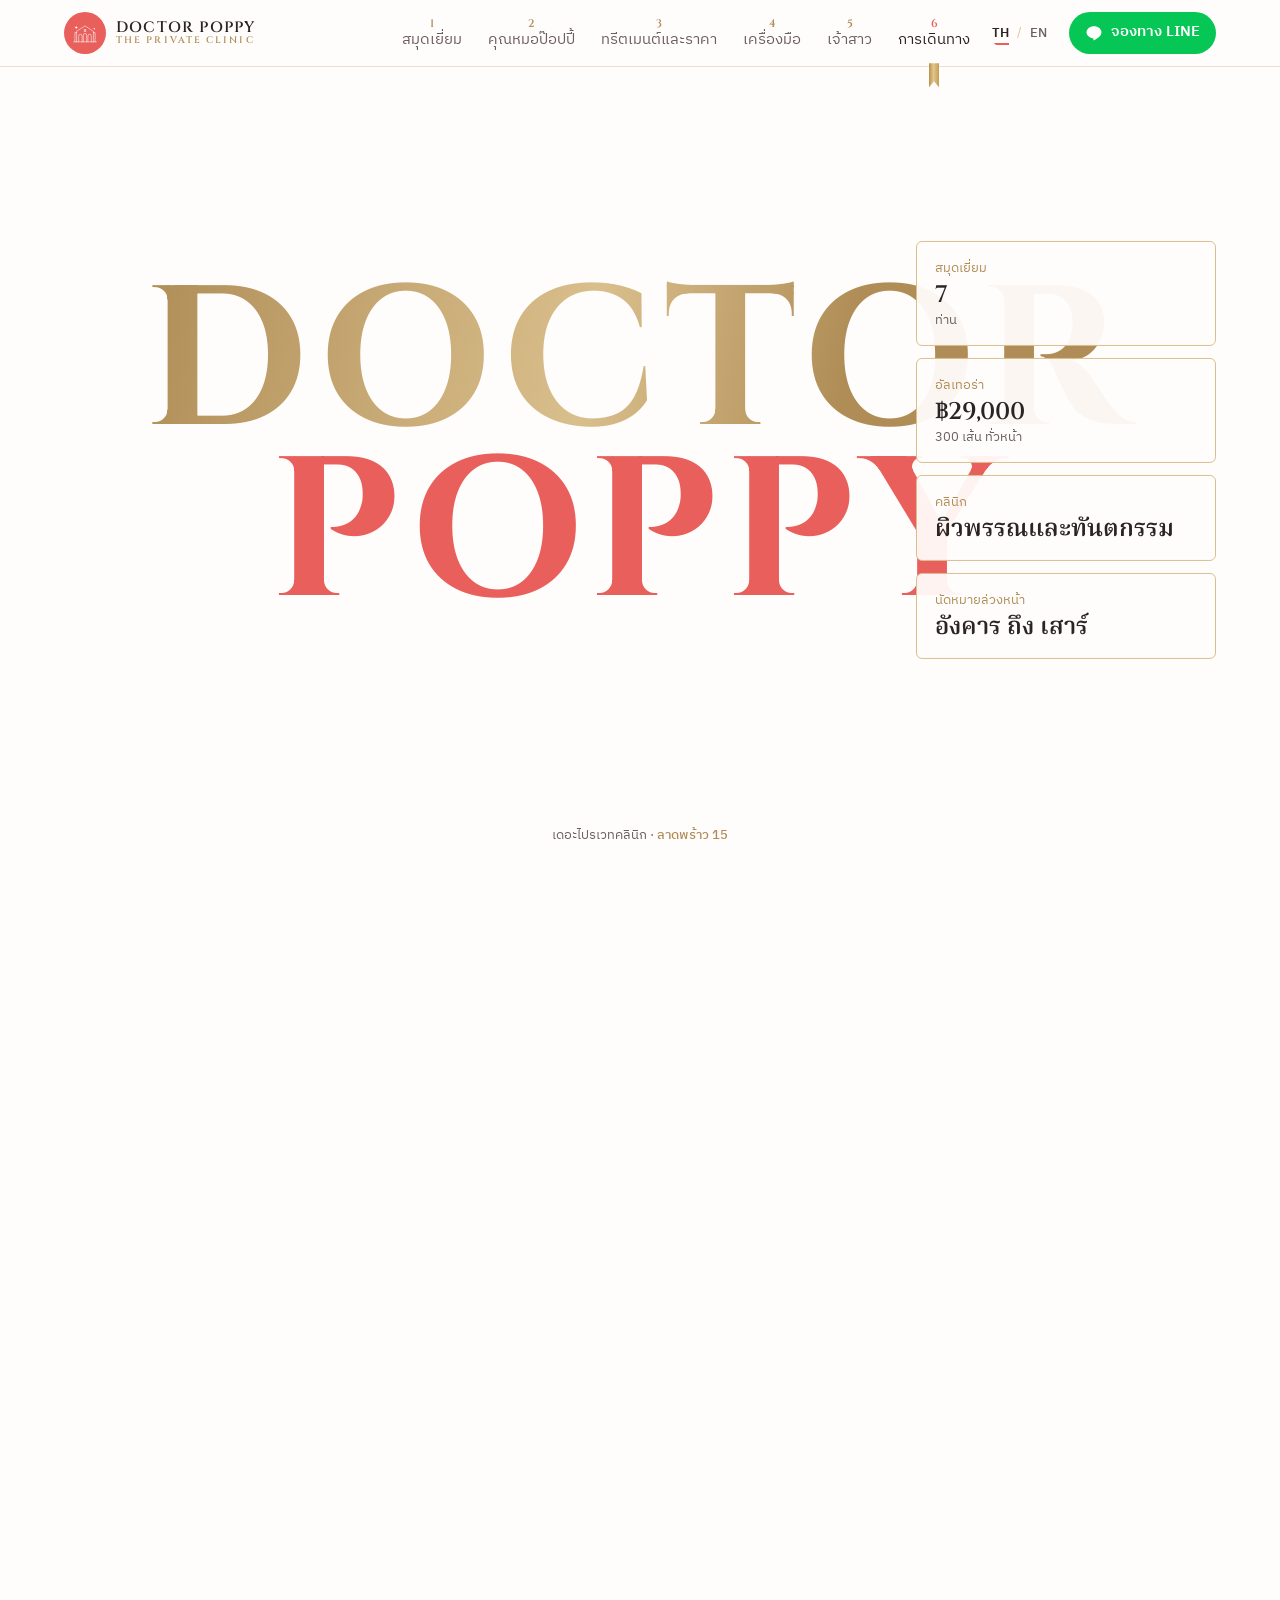
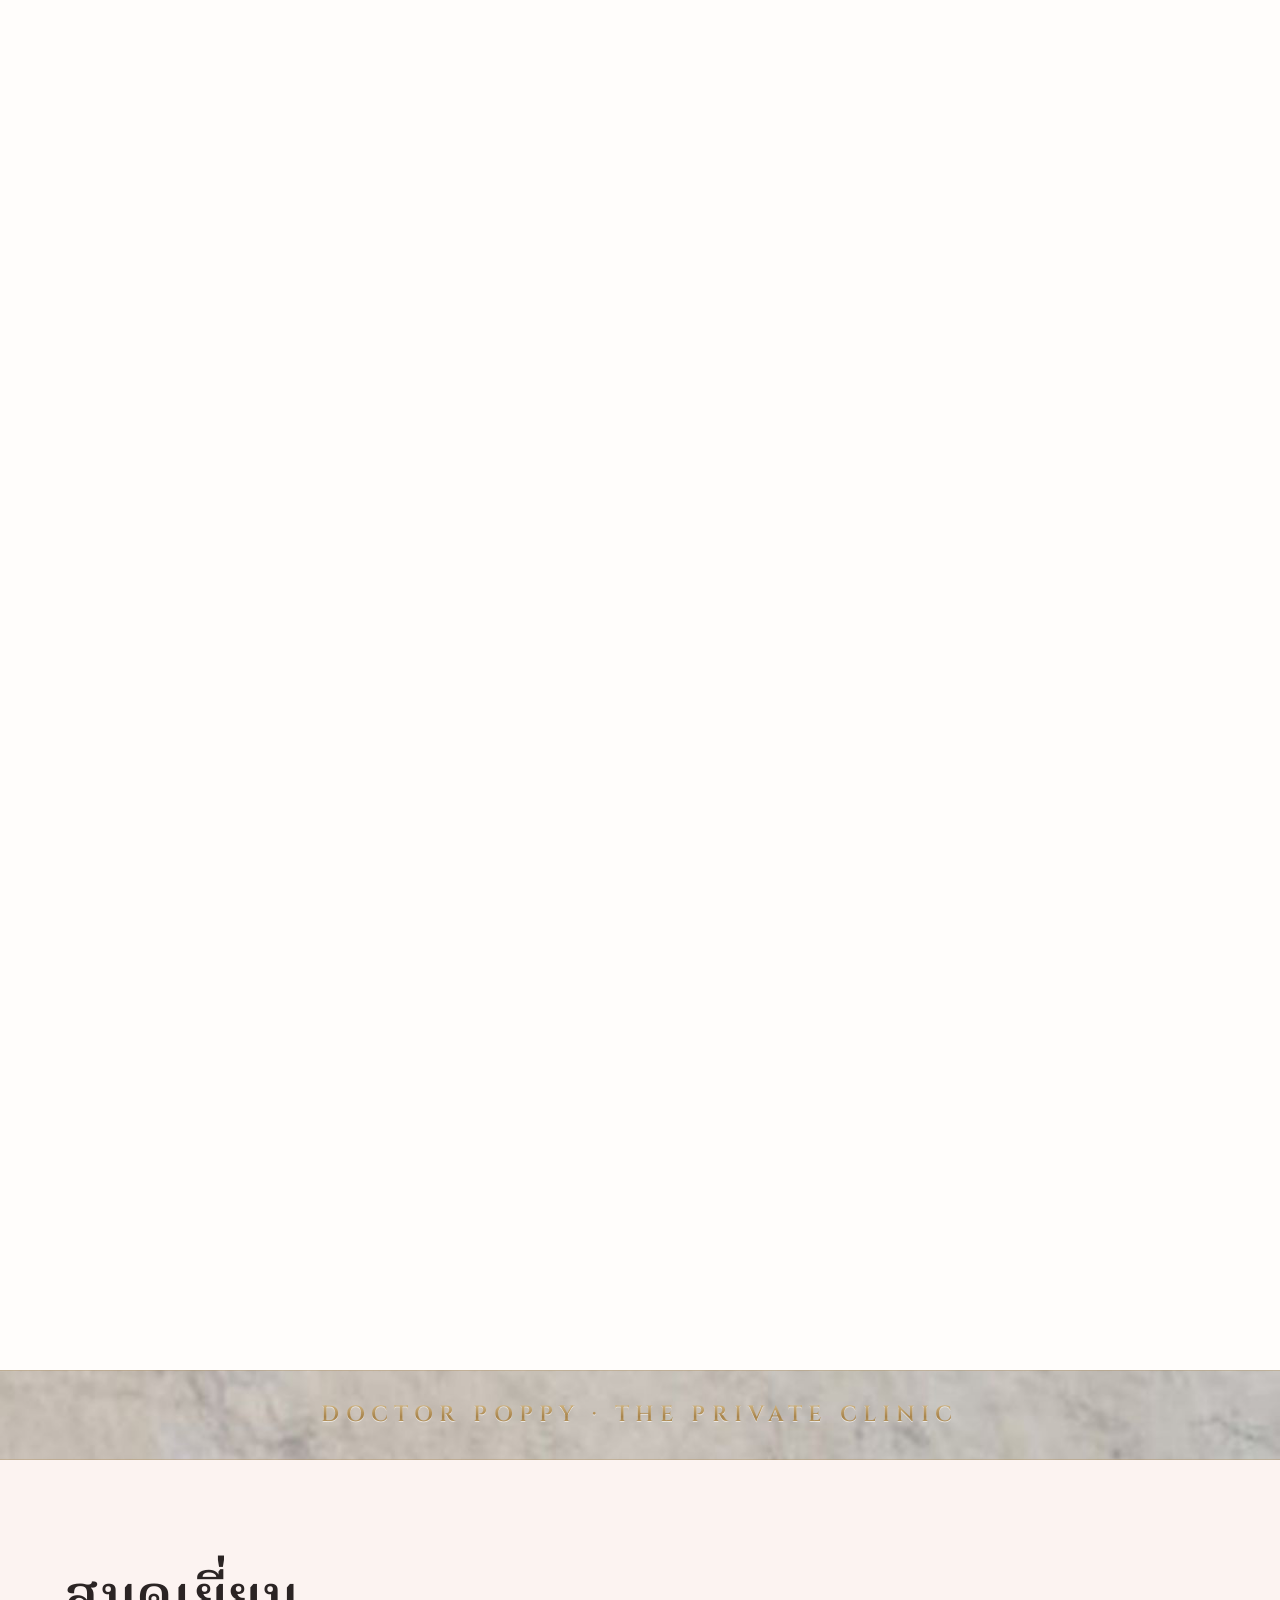
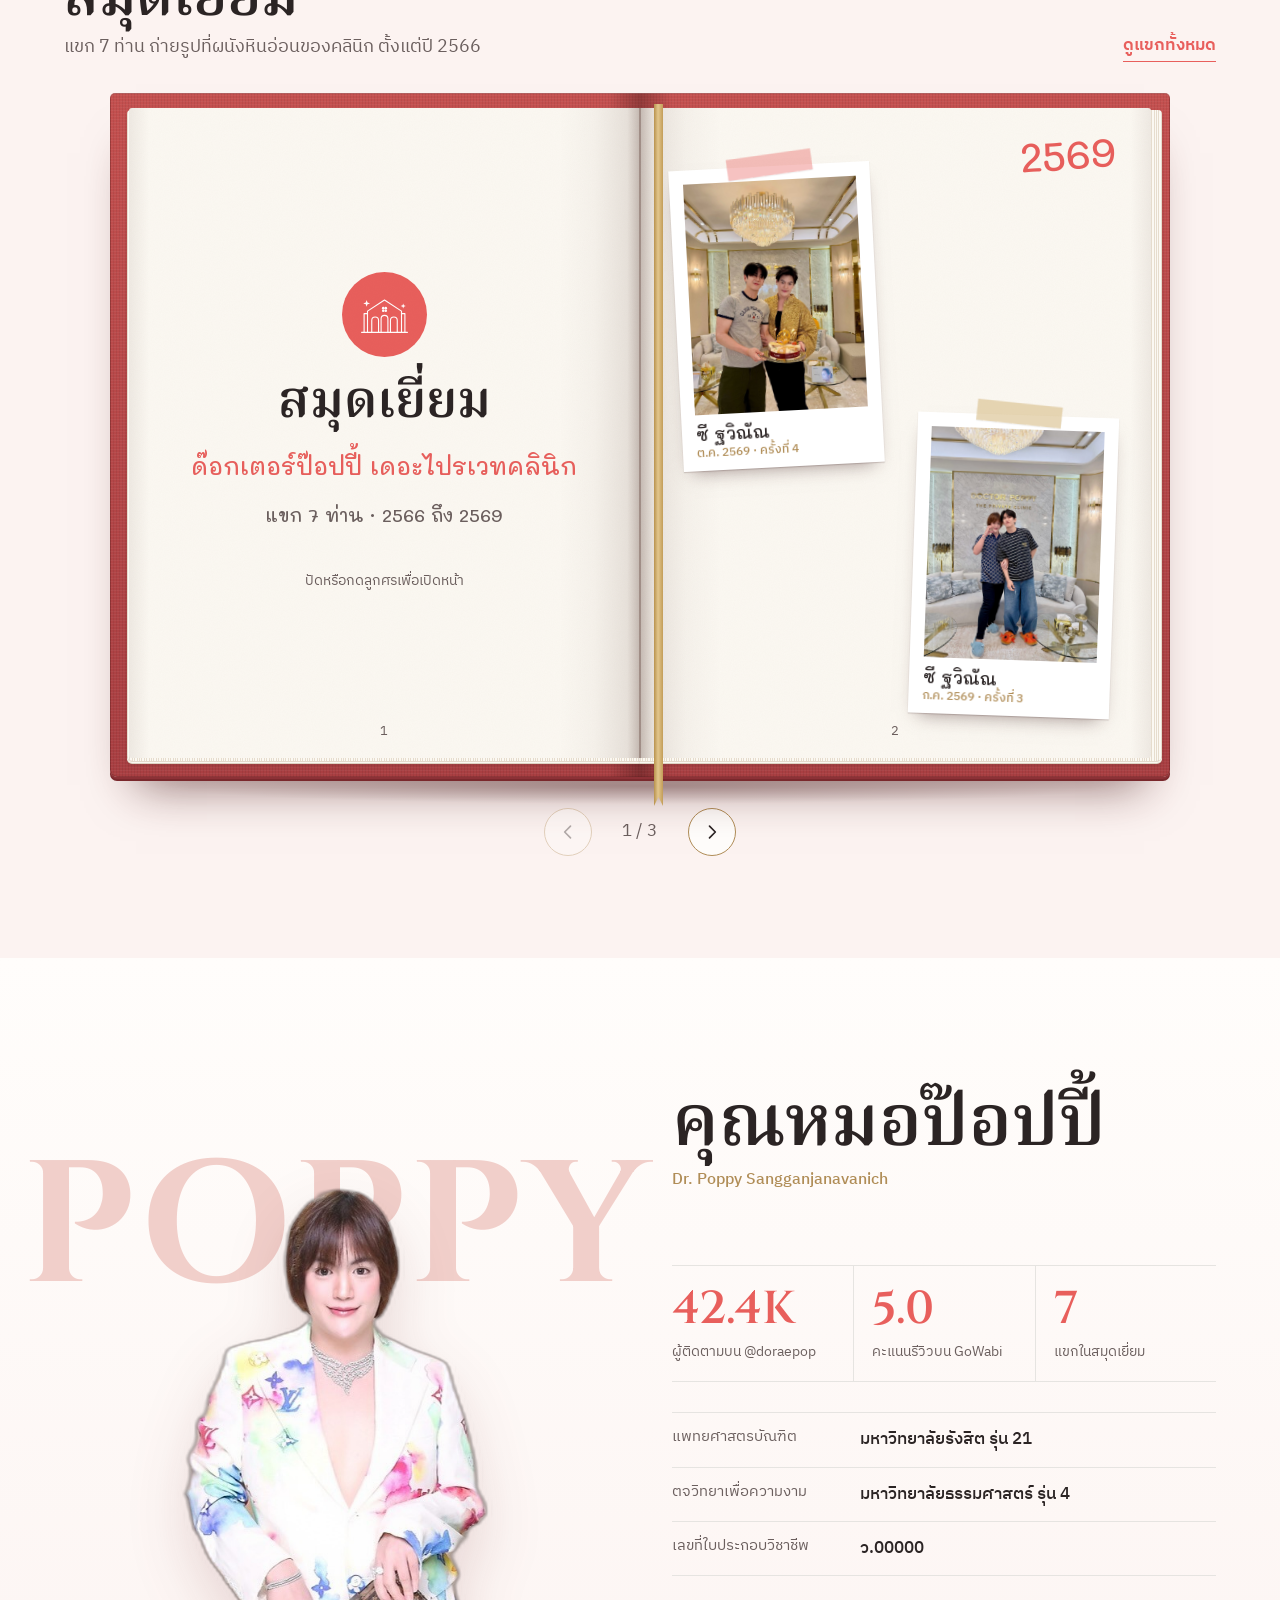
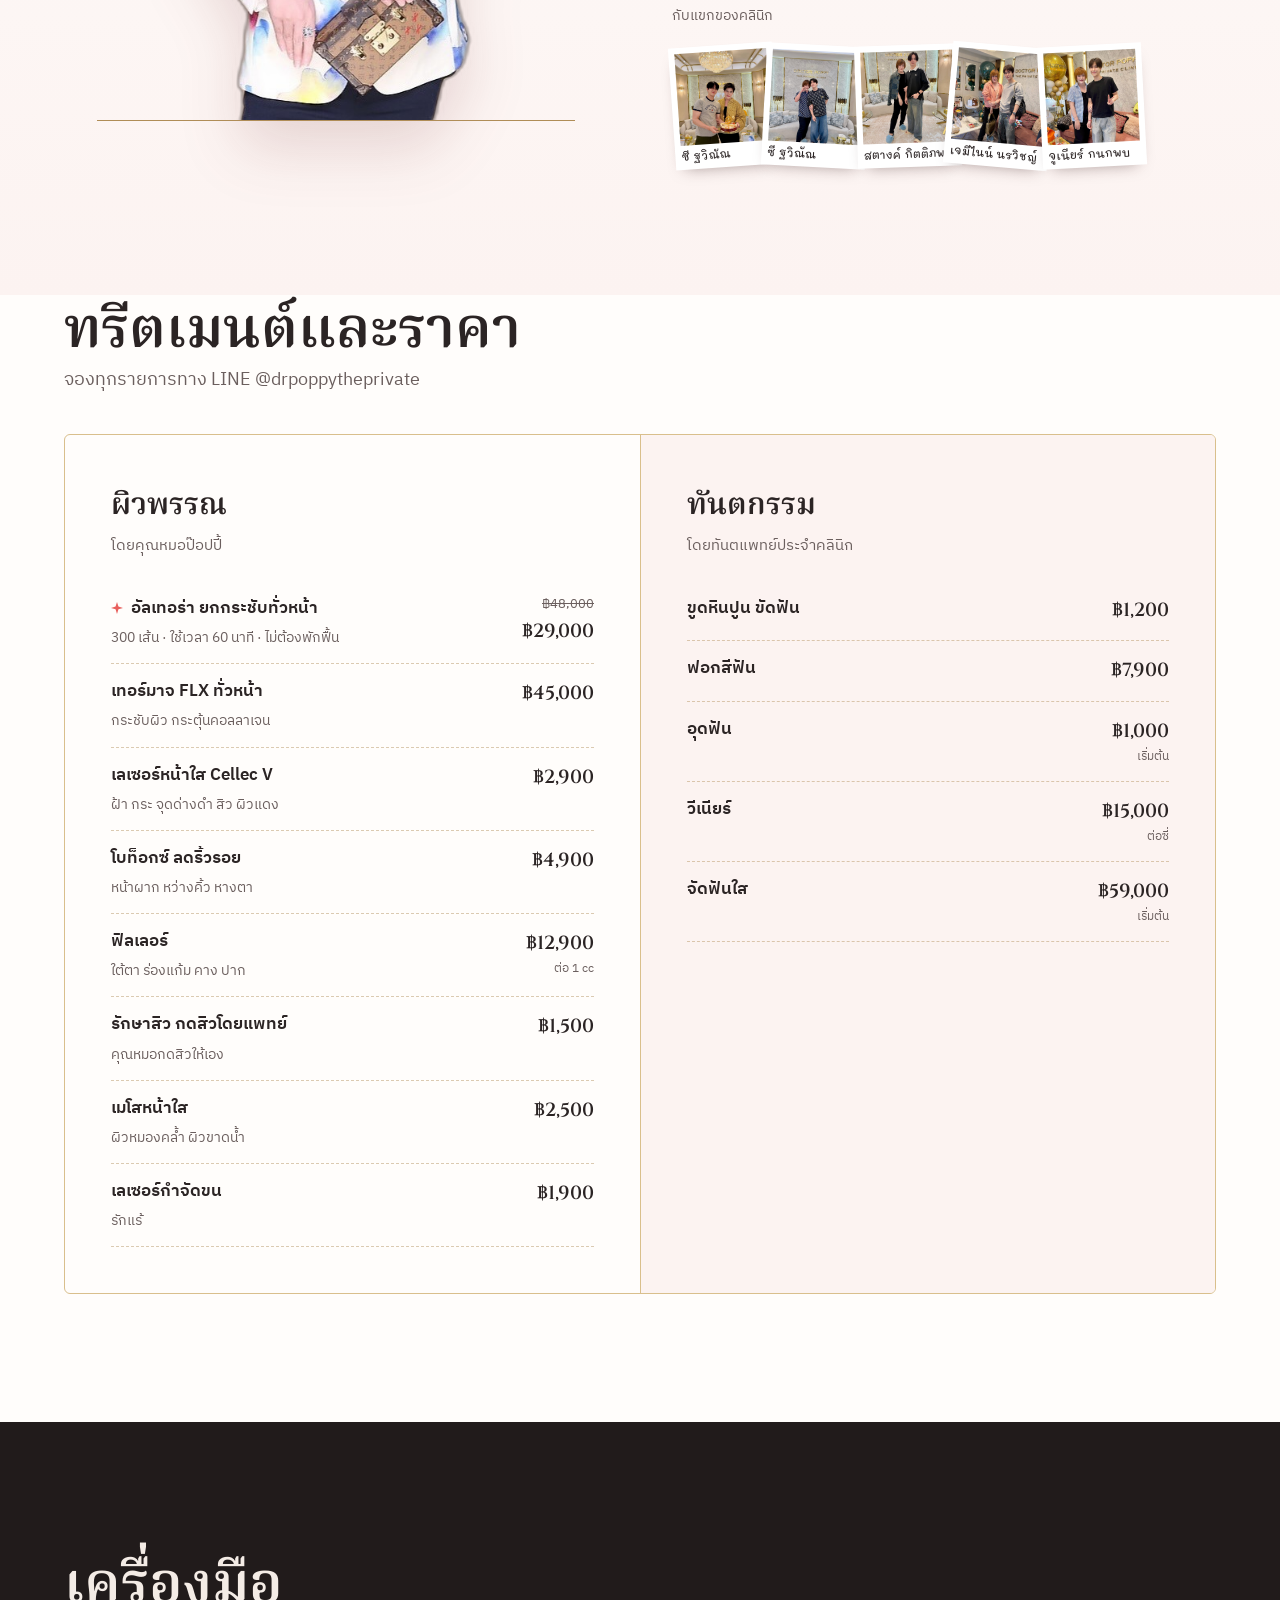
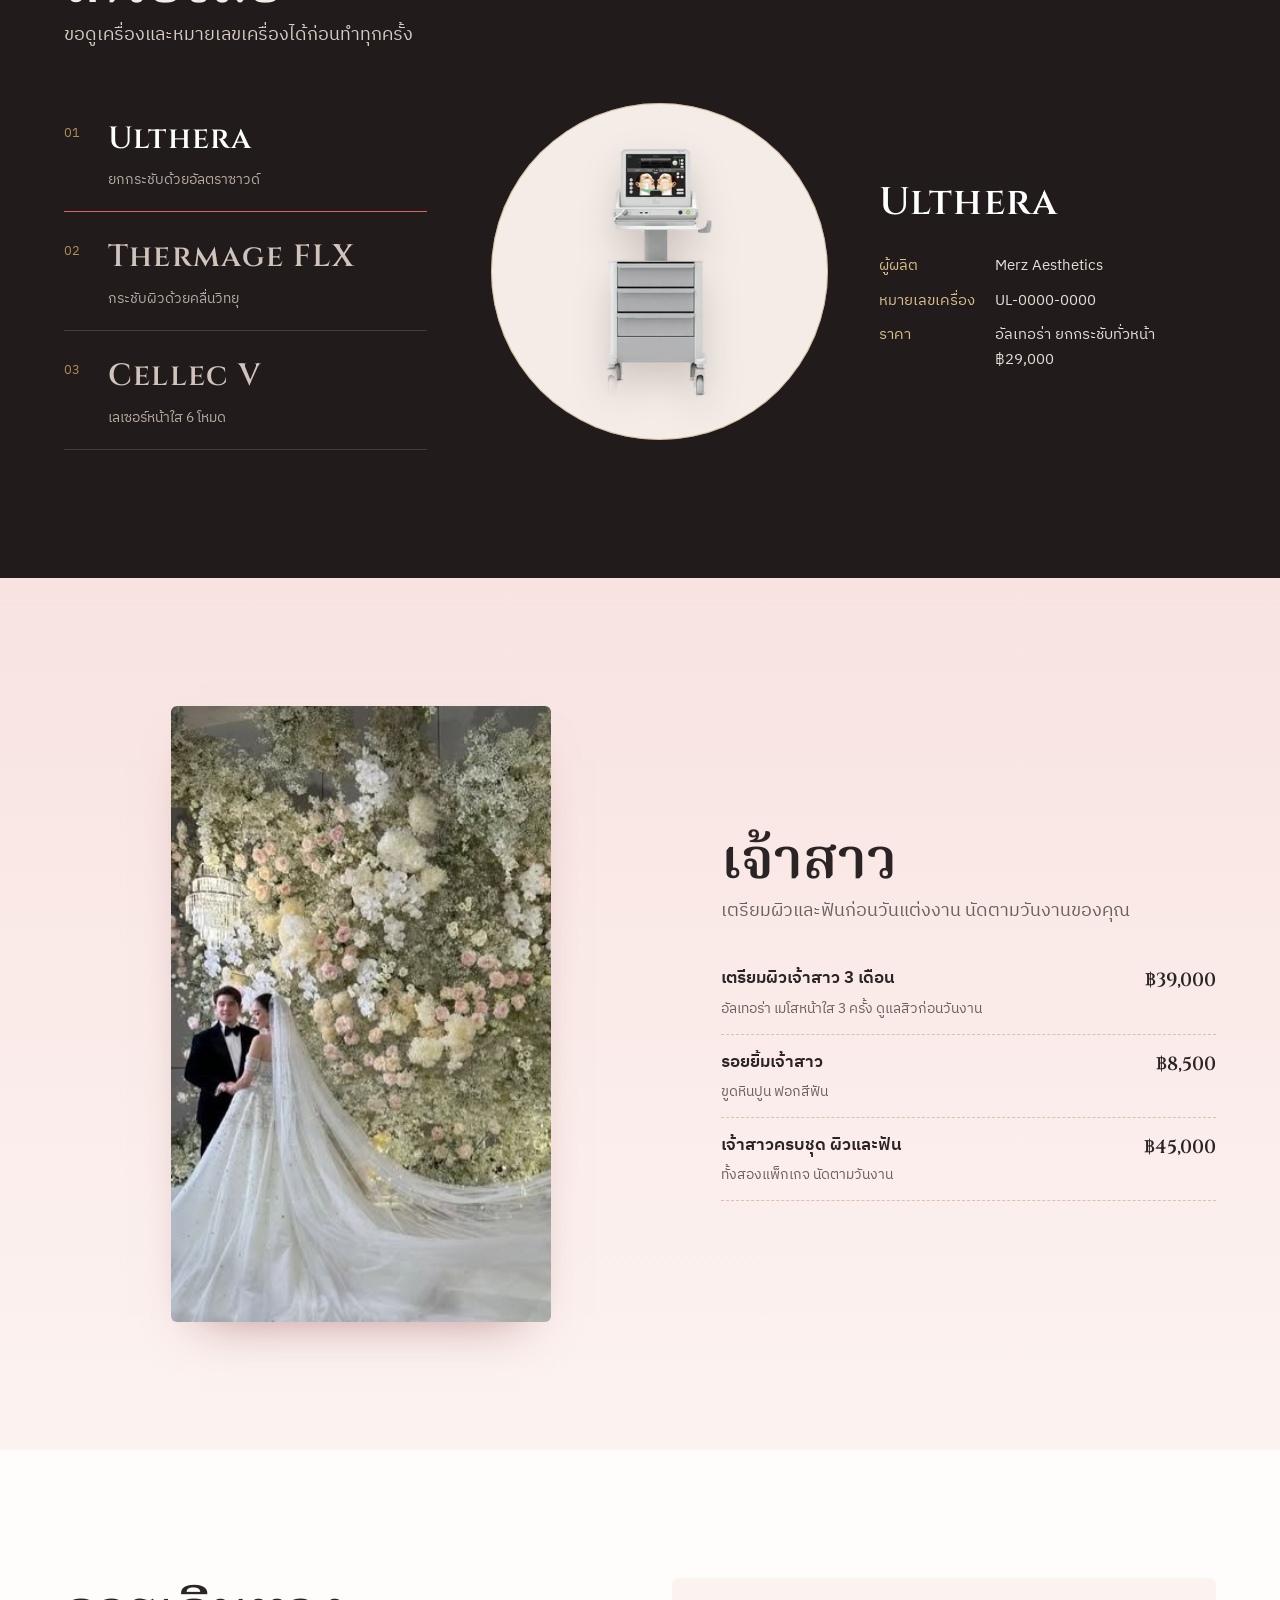
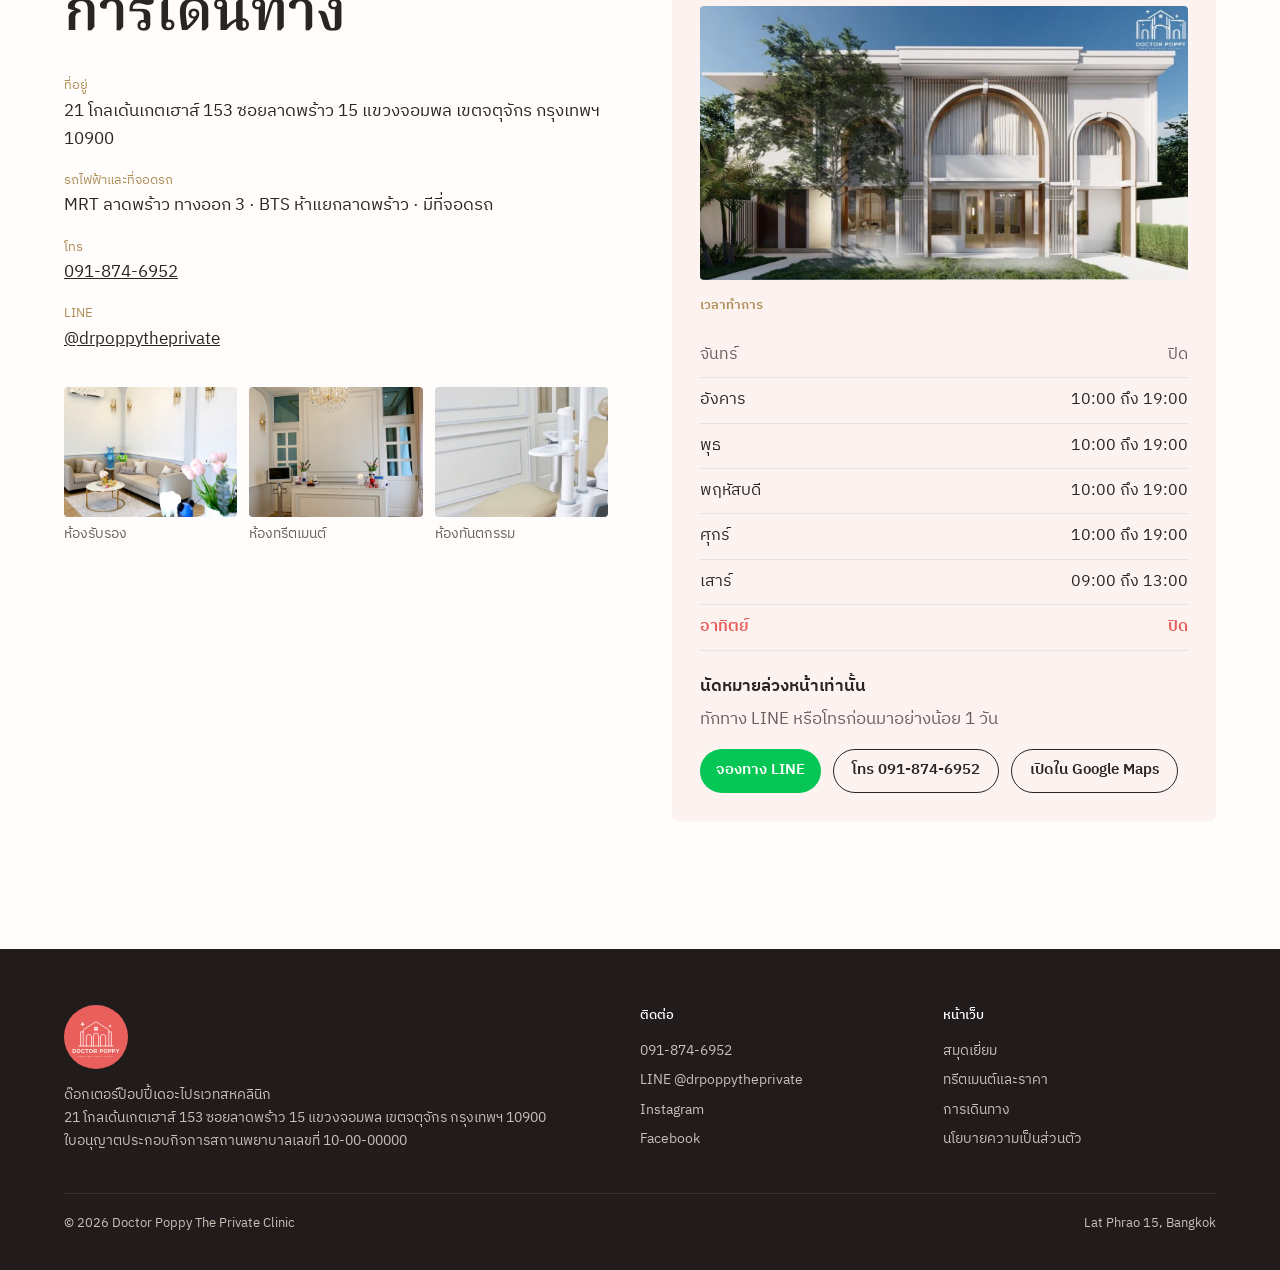
==== index.html @ b858db4e "Menu: phone menu opens as the guest book's contents page; desktop nav gets chapter numbers, ribbon m" ====
<!DOCTYPE html>
<html lang="th">
<head>
<meta charset="utf-8">
<meta name="viewport" content="width=device-width,initial-scale=1">
<meta name="robots" content="noindex, nofollow">
<title>Doctor Poppy The Private Clinic · คลินิกผิวพรรณและทันตกรรม ลาดพร้าว 15</title>
<meta name="description" content="ด๊อกเตอร์ป๊อปปี้เดอะไปรเวทสหคลินิก คลินิกผิวพรรณและทันตกรรม ซอยลาดพร้าว 15 ใกล้ MRT ลาดพร้าว ทางออก 3 อัลเทอร่าของแท้ นัดหมายล่วงหน้าทาง LINE @drpoppytheprivate">
<meta property="og:title" content="Doctor Poppy The Private Clinic">
<meta property="og:description" content="คลินิกผิวพรรณและทันตกรรม ลาดพร้าว 15 นัดหมายล่วงหน้าทาง LINE">
<meta property="og:image" content="assets/og.jpg">
<meta name="theme-color" content="#E85F5C">
<link rel="icon" href="assets/logo-mark.svg?v=20261125n" type="image/svg+xml">
<link rel="preload" href="fonts/cinzel-latin-700-normal.woff2" as="font" type="font/woff2" crossorigin>
<script>document.documentElement.classList.add("js")</script>
<link rel="stylesheet" href="css/site.css?v=20261125n">
<script type="application/ld+json">
{"@context":"https://schema.org","@type":"MedicalClinic","name":"Doctor Poppy The Private Clinic","alternateName":"ด๊อกเตอร์ป๊อปปี้เดอะไปรเวทสหคลินิก","telephone":"+66918746952","address":{"@type":"PostalAddress","streetAddress":"21 Golden Gate House, 153 Lat Phrao 15 Alley","addressLocality":"Chatuchak","addressRegion":"Bangkok","postalCode":"10900","addressCountry":"TH"},"medicalSpecialty":["Dermatology","Dentistry"],"sameAs":["https://www.instagram.com/doctorpoppytheprivate/","https://www.facebook.com/doctorpoppytheprivate/"],"openingHoursSpecification":[{"@type":"OpeningHoursSpecification","dayOfWeek":["Tuesday","Wednesday","Thursday","Friday"],"opens":"10:00","closes":"19:00"},{"@type":"OpeningHoursSpecification","dayOfWeek":"Saturday","opens":"09:00","closes":"13:00"}]}
</script>
</head>
<body>

<header class="top" id="top">
  <a class="brand" href="./"><img src="assets/logo-mark.svg?v=20261125n" alt="" width="42" height="42"><span>DOCTOR POPPY<small>THE PRIVATE CLINIC</small></span></a>
  <nav id="nav" aria-label="Main">
    <a href="#guests" data-pv="assets/guests/sea-tawinan-2026-07.jpg" data-i18n="nav.guests">สมุดเยี่ยม</a>
    <a href="#doctor" data-pv="assets/doctor/poppy.jpg" data-i18n="nav.doctor">คุณหมอป๊อปปี้</a>
    <a href="#treatments" data-pv="assets/clinic/treatment-room.jpg" data-i18n="nav.treatments">ทรีตเมนต์และราคา</a>
    <a href="#machines" data-pv="assets/machines/thermage-flx.png" data-i18n="nav.machines">เครื่องมือ</a>
    <a href="#brides" data-pv="assets/brides/bride-2026.jpg" data-i18n="nav.brides">เจ้าสาว</a>
    <a href="#visit" data-pv="assets/clinic/building.jpg" data-i18n="nav.visit">การเดินทาง</a>
  </nav>
  <div class="nav-pv" id="navPv" aria-hidden="true"><img alt=""><span></span></div>
  <div class="lang" role="group" aria-label="Language"><button data-lang="th" aria-pressed="true">TH</button><span aria-hidden="true">/</span><button data-lang="en" aria-pressed="false">EN</button></div>
  <a class="btn-line" href="https://lin.ee/mCqmXqk" target="_blank" rel="noopener"><svg viewBox="0 0 24 24" fill="currentColor" aria-hidden="true"><path d="M12 3C6.5 3 2 6.6 2 11c0 3.9 3.6 7.2 8.4 7.9.3.1.8.2.9.5.1.3.1.7 0 1l-.1.9c0 .3-.2 1 .9.5s6-3.5 8.2-6C21.4 14.2 22 12.7 22 11c0-4.4-4.5-8-10-8Z"/></svg><span data-i18n="line">จองทาง LINE</span></a>
  <button class="menu-btn" aria-expanded="false" aria-controls="sheet"><span class="bars" aria-hidden="true"></span><span class="sr" data-i18n="menu">เมนู</span></button>
</header>

<div class="sheet" id="sheet" hidden>
  <div class="toc">
    <p class="toc-h hand" data-i18n="toc">สารบัญ</p>
    <nav class="sheet-nav" aria-label="Menu">
      <a href="#guests" style="--r:-5deg;--d:0ms"><b>1</b><span data-i18n="nav.guests">สมุดเยี่ยม</span><i class="dots" aria-hidden="true"></i><figure aria-hidden="true"><img src="assets/guests/sea-tawinan-2026-07.jpg" alt=""></figure></a>
      <a href="#doctor" style="--r:4deg;--d:70ms"><b>2</b><span data-i18n="nav.doctor">คุณหมอป๊อปปี้</span><i class="dots" aria-hidden="true"></i><figure aria-hidden="true"><img src="assets/doctor/poppy.jpg" alt=""></figure></a>
      <a href="#treatments" style="--r:-3deg;--d:140ms"><b>3</b><span data-i18n="nav.treatments">ทรีตเมนต์และราคา</span><i class="dots" aria-hidden="true"></i><figure aria-hidden="true"><img src="assets/clinic/treatment-room.jpg" alt=""></figure></a>
      <a href="#machines" style="--r:5deg;--d:210ms"><b>4</b><span data-i18n="nav.machines">เครื่องมือ</span><i class="dots" aria-hidden="true"></i><figure aria-hidden="true"><img src="assets/machines/thermage-flx.png" class="on-cream" alt=""></figure></a>
      <a href="#brides" style="--r:-4deg;--d:280ms"><b>5</b><span data-i18n="nav.brides">เจ้าสาว</span><i class="dots" aria-hidden="true"></i><figure aria-hidden="true"><img src="assets/brides/bride-2026.jpg" alt=""></figure></a>
      <a href="#visit" style="--r:3deg;--d:350ms"><b>6</b><span data-i18n="nav.visit">การเดินทาง</span><i class="dots" aria-hidden="true"></i><figure aria-hidden="true"><img src="assets/clinic/building.jpg" alt=""></figure></a>
    </nav>
    <div class="sheet-foot">
      <p class="hand" data-i18n="sheet.hours">อังคาร ถึง ศุกร์ 10:00 ถึง 19:00 · เสาร์ 09:00 ถึง 13:00</p>
      <div class="btns"><a class="btn-line" href="https://lin.ee/mCqmXqk" target="_blank" rel="noopener"><span data-i18n="line">จองทาง LINE</span></a><a class="btn-ghost" href="tel:+66918746952">091-874-6952</a></div>
    </div>
  </div>
  <div class="cover" aria-hidden="true"><div class="cv-front"><span>DOCTOR POPPY<small>THE PRIVATE CLINIC</small></span></div><div class="cv-inside"></div></div>
</div>

<main>
  <section class="hero" aria-label="Doctor Poppy">
    <div class="hero-stick">
      <h1 class="sr">Doctor Poppy The Private Clinic</h1>
      <div class="word w1" aria-hidden="true"><span class="gild">DOCTOR</span></div>
      <div class="gap" id="gap"><div class="slides" id="slides"></div><div class="caption" id="gapCaption"></div></div>
      <div class="word w2" aria-hidden="true">POPPY</div>
      <div class="panels">
        <div class="panel"><div class="k" data-i18n="p.guests.k">สมุดเยี่ยม</div><div class="v"><span id="guestCount">0</span> <small data-i18n="p.guests.unit">ท่าน</small></div></div>
        <div class="panel"><div class="k" data-i18n="p.ulthera.k">อัลเทอร่า</div><div class="v">฿29,000<small data-i18n="p.ulthera.s">300 เส้น ทั่วหน้า</small></div></div>
        <div class="panel"><div class="k" data-i18n="p.clinic.k">คลินิก</div><div class="v" data-i18n="p.clinic.v">ผิวพรรณและทันตกรรม</div></div>
        <div class="panel"><div class="k" data-i18n="p.appt.k">นัดหมายล่วงหน้า</div><div class="v" data-i18n="p.appt.v">อังคาร ถึง เสาร์</div></div>
      </div>
      <p class="hero-sub" data-i18n-html="hero.sub">เดอะไปรเวทคลินิก · <b>ลาดพร้าว 15</b></p>
    </div>
  </section>

  <div class="wall" aria-hidden="true"><p>DOCTOR POPPY · THE PRIVATE CLINIC</p></div>

  <section class="guests" id="guests">
    <div class="gb-head reveal">
      <div><h2 data-i18n="guests.h">สมุดเยี่ยม</h2><p class="lead" id="guestSummary"></p></div>
      <a class="more" href="guestbook.html" data-i18n="guests.more">ดูแขกทั้งหมด</a>
    </div>
    <div class="book-wrap reveal">
      <div class="book" id="gbook" tabindex="0" aria-roledescription="book">
          <i class="stack l" aria-hidden="true"></i><i class="stack r" aria-hidden="true"></i><i class="gutter" aria-hidden="true"></i><i class="ribbon" aria-hidden="true"></i>
        <div class="page left" id="pgL"></div>
        <div class="page right" id="pgR"></div>
      </div>
      <div class="book-nav">
        <button type="button" id="bkPrev" data-i18n-aria="prev" aria-label="ก่อนหน้า"><svg viewBox="0 0 24 24" aria-hidden="true"><path d="M15 5l-7 7 7 7"/></svg></button>
        <span id="bkCount"></span>
        <button type="button" id="bkNext" data-i18n-aria="next" aria-label="ถัดไป"><svg viewBox="0 0 24 24" aria-hidden="true"><path d="M9 5l7 7-7 7"/></svg></button>
      </div>
    </div>
  </section>

  <section id="doctor" class="doc2">
    <div class="doc2-grid">
      <div class="doc2-stage reveal">
        <p class="doc2-giant" aria-hidden="true">POPPY</p>
        <img class="doc2-cut" src="assets/doctor/poppy-cutout.png" alt="Dr. Poppy Sangganjanavanich" width="394" height="666" loading="lazy">
      </div>
      <div class="doc2-text">
        <p class="doc-name reveal"><span data-i18n="doctor.h">คุณหมอป๊อปปี้</span><small>Dr. Poppy Sangganjanavanich</small></p>
        <p class="lead reveal" data-i18n="doctor.lead"></p>
        <ul class="stats reveal">
          <li><b data-count="42.4" data-dec="1" data-suffix="K">0</b><span data-i18n="doctor.s1">ผู้ติดตามบน @doraepop</span></li>
          <li><b data-count="5.0" data-dec="1">0</b><span data-i18n="doctor.s2">คะแนนรีวิวบน GoWabi</span></li>
          <li><b id="docGuests" data-count="0">0</b><span data-i18n="doctor.s3">แขกในสมุดเยี่ยม</span></li>
        </ul>
        <dl class="facts reveal">
          <div><dt data-i18n="doctor.md">แพทยศาสตรบัณฑิต</dt><dd data-i18n="doctor.md.v"></dd></div>
          <div><dt data-i18n="doctor.derm">ตจวิทยาเพื่อความงาม</dt><dd data-i18n="doctor.derm.v"></dd></div>
          <div><dt data-i18n="doctor.licence">เลขที่ใบประกอบวิชาชีพ</dt><dd data-i18n="doctor.licence.v">ว.00000</dd></div>
        </dl>
        <div class="with reveal"><p data-i18n="doctor.with">กับแขกของคลินิก</p><div class="with-fan" id="withRow"></div></div>
      </div>
    </div>
  </section>

  <section id="treatments" style="padding-top:0">
    <div class="marquee-head reveal"><div><h2 data-i18n="tr.h">ทรีตเมนต์และราคา</h2><p class="lead" data-i18n="tr.lead">จองได้ทุกรายการทาง LINE @drpoppytheprivate</p></div></div>
    <div class="doors reveal">
      <div class="door"><h3 data-i18n="tr.skin">ผิวพรรณ</h3><p class="tag" data-i18n="tr.skin.tag">โดยคุณหมอป๊อปปี้</p><ul class="price-list" id="skinList"></ul></div>
      <div class="door"><h3 data-i18n="tr.dental">ทันตกรรม</h3><p class="tag" data-i18n="tr.dental.tag">โดยทันตแพทย์ประจำคลินิก</p><ul class="price-list" id="dentalList"></ul></div>
    </div>
  </section>

  <section class="machines" id="machines">
    <div class="mc-head reveal"><h2 data-i18n="mc.h">เครื่องมือ</h2><p class="lead" data-i18n="mc.lead"></p></div>
    <div class="showroom reveal">
      <div class="mc-tabs" role="tablist" id="mcTabs" aria-label="Machines"></div>
      <div class="stage" id="mcStage" role="tabpanel"></div>
    </div>
  </section>

  <section class="brides" id="brides">
    <img class="bride-img reveal" src="assets/brides/bride-2026.jpg" alt="" width="332" height="538" loading="lazy">
    <div class="reveal">
      <h2 data-i18n="br.h">เจ้าสาว</h2>
      <p class="lead" data-i18n="br.lead">เตรียมผิวและรอยยิ้มก่อนวันแต่งงาน นัดตามวันงานของคุณ</p>
      <ul class="price-list" id="brideList" style="margin-top:26px"></ul>
    </div>
  </section>

  <section id="visit">
    <div class="visit reveal">
      <div>
        <h2 data-i18n="vi.h">การเดินทาง</h2>
        <dl>
          <div><dt data-i18n="vi.addr">ที่อยู่</dt><dd data-i18n="vi.addr.v"></dd></div>
          <div><dt data-i18n="vi.transit">รถไฟฟ้าและที่จอดรถ</dt><dd data-i18n="vi.transit.v"></dd></div>
          <div><dt data-i18n="vi.phone">โทร</dt><dd><a href="tel:+66918746952">091-874-6952</a></dd></div>
          <div><dt>LINE</dt><dd><a href="https://lin.ee/mCqmXqk" target="_blank" rel="noopener">@drpoppytheprivate</a></dd></div>
        </dl>
        <div class="rooms">
          <figure><img src="assets/clinic/lounge.jpg" alt="" loading="lazy" width="1366" height="748"><figcaption data-i18n="room.lounge">ห้องรับรอง</figcaption></figure>
          <figure><img src="assets/clinic/treatment-room.jpg" alt="" loading="lazy" width="1366" height="748"><figcaption data-i18n="room.skin">ห้องทรีตเมนต์</figcaption></figure>
          <figure><img src="assets/clinic/dental-room.jpg" alt="" loading="lazy" width="1366" height="748"><figcaption data-i18n="room.dental">ห้องทันตกรรม</figcaption></figure>
        </div>
      </div>
      <div class="map-card"><img class="visit-img" src="assets/clinic/building.jpg" alt="Doctor Poppy The Private Clinic" loading="lazy" width="1366" height="748">
        <h3 class="kicker" style="margin:0" data-i18n="vi.hours">เวลาทำการ</h3>
        <table class="hours" id="hours"></table>
        <p style="font-weight:600;margin-top:6px" data-i18n="vi.appt.h">นัดหมายล่วงหน้าเท่านั้น</p>
        <p style="color:var(--ink-soft);margin-top:-10px" data-i18n="vi.appt.lead">ทักทาง LINE หรือโทรก่อนมาอย่างน้อย 1 วัน</p>
        <div class="btns">
          <a class="btn-line" href="https://lin.ee/mCqmXqk" target="_blank" rel="noopener"><span data-i18n="line">จองทาง LINE</span></a>
          <a class="btn-ghost" href="tel:+66918746952" data-i18n="vi.call">โทร 091-874-6952</a>
          <a class="btn-ghost" href="https://www.google.com/maps/search/?api=1&query=Doctor+Poppy+The+Private+Clinic+Lat+Phrao+15" target="_blank" rel="noopener" data-i18n="vi.maps">เปิดใน Google Maps</a>
        </div>
      </div>
    </div>
  </section>
</main>

<dialog class="lb" id="lb">
  <button class="lb-x" id="lbClose" aria-label="Close">×</button>
  <img id="lbImg" alt="">
  <div class="lb-cap"><b id="lbName"></b><span id="lbDate"></span><a id="lbSrc" target="_blank" rel="noopener" data-i18n="lb.src">ดูโพสต์ต้นฉบับบน Instagram</a></div>
</dialog>

<footer>
  <div class="cols">
    <div>
      <img src="assets/logo.svg?v=20261125n" alt="Doctor Poppy The Private Clinic" width="64" height="64">
      <p data-i18n="ft.name">ด๊อกเตอร์ป๊อปปี้เดอะไปรเวทสหคลินิก</p>
      <p data-i18n="vi.addr.v"></p>
      <p data-i18n="ft.licence"></p>
    </div>
    <div>
      <h4 data-i18n="ft.contact">ติดต่อ</h4>
      <a href="tel:+66918746952">091-874-6952</a>
      <a href="https://lin.ee/mCqmXqk" target="_blank" rel="noopener">LINE @drpoppytheprivate</a>
      <a href="https://www.instagram.com/doctorpoppytheprivate/" target="_blank" rel="noopener">Instagram</a>
      <a href="https://www.facebook.com/doctorpoppytheprivate/" target="_blank" rel="noopener">Facebook</a>
    </div>
    <div>
      <h4 data-i18n="ft.site">หน้าเว็บ</h4>
      <a href="guestbook.html" data-i18n="nav.guests">สมุดเยี่ยม</a>
      <a href="#treatments" data-i18n="nav.treatments">ทรีตเมนต์และราคา</a>
      <a href="#visit" data-i18n="nav.visit">การเดินทาง</a>
      <a href="privacy.html" data-i18n="ft.privacy">นโยบายความเป็นส่วนตัว</a>
    </div>
  </div>
  <div class="legal"><span>© 2026 Doctor Poppy The Private Clinic</span><span>Lat Phrao 15, Bangkok</span></div>
</footer>

<a class="btn-line float-line" href="https://lin.ee/mCqmXqk" target="_blank" rel="noopener"><span data-i18n="line">จองทาง LINE</span></a>

<script src="js/i18n.js?v=20261125n"></script>
<script src="data/guests.js?v=20261125n"></script>
<script src="data/treatments.js?v=20261125n"></script>
<script src="js/site.js?v=20261125n"></script>
</body>
</html>
---- css/site.css ----
@font-face{font-family:"Cinzel";src:url(../fonts/cinzel-latin-500-normal.woff2) format("woff2");font-weight:500;font-display:swap}
@font-face{font-family:"Cinzel";src:url(../fonts/cinzel-latin-600-normal.woff2) format("woff2");font-weight:600;font-display:swap}
@font-face{font-family:"Cinzel";src:url(../fonts/cinzel-latin-700-normal.woff2) format("woff2");font-weight:700;font-display:swap}
@font-face{font-family:"Plex Thai";src:url(../fonts/ibm-plex-sans-thai-thai-400-normal.woff2) format("woff2");font-weight:400;font-display:swap;unicode-range:U+0E01-0E5B,U+200C-200D,U+25CC}
@font-face{font-family:"Plex Thai";src:url(../fonts/ibm-plex-sans-thai-latin-400-normal.woff2) format("woff2");font-weight:400;font-display:swap}
@font-face{font-family:"Plex Thai";src:url(../fonts/ibm-plex-sans-thai-thai-500-normal.woff2) format("woff2");font-weight:500;font-display:swap;unicode-range:U+0E01-0E5B,U+200C-200D,U+25CC}
@font-face{font-family:"Plex Thai";src:url(../fonts/ibm-plex-sans-thai-latin-500-normal.woff2) format("woff2");font-weight:500;font-display:swap}
@font-face{font-family:"Plex Thai";src:url(../fonts/ibm-plex-sans-thai-thai-600-normal.woff2) format("woff2");font-weight:600;font-display:swap;unicode-range:U+0E01-0E5B,U+200C-200D,U+25CC}
@font-face{font-family:"Plex Thai";src:url(../fonts/ibm-plex-sans-thai-latin-600-normal.woff2) format("woff2");font-weight:600;font-display:swap}
@font-face{font-family:"Serif Thai";src:url(../fonts/noto-serif-thai-thai-500-normal.woff2) format("woff2");font-weight:500;font-display:swap;unicode-range:U+0E01-0E5B,U+200C-200D,U+25CC}
@font-face{font-family:"Serif Thai";src:url(../fonts/noto-serif-thai-thai-600-normal.woff2) format("woff2");font-weight:600;font-display:swap;unicode-range:U+0E01-0E5B,U+200C-200D,U+25CC}

:root{
  --coral:#E85F5C; --coral-deep:#C94643; --blush:#F8E3E1; --blush-soft:#FCF3F1;
  --gold:#B08D57; --gold-light:#D9BF8C; --ink:#2B2424; --ink-soft:#6B5F5E;
  --marble:#E6E4E1; --white:#FFFDFB;
  --display:"Cinzel","Serif Thai",Georgia,serif;
  --body:"Plex Thai",system-ui,sans-serif;
  --pad:clamp(20px,5vw,64px);
  --radius:6px;
}
*{box-sizing:border-box;margin:0}
html{scroll-behavior:smooth}
body{font-family:var(--body);color:var(--ink);background:var(--white);line-height:1.65;font-size:16.5px;-webkit-font-smoothing:antialiased}
img{display:block;max-width:100%;height:auto}
a{color:inherit}
:focus-visible{outline:2px solid var(--coral);outline-offset:3px}
.sr{position:absolute;width:1px;height:1px;overflow:hidden;clip:rect(0 0 0 0)}

/* Header: hides on scroll down, returns on scroll up */
.top{position:fixed;inset:0 0 auto;z-index:50;display:flex;align-items:center;gap:20px;padding:12px var(--pad);
  background:rgba(255,253,251,.86);backdrop-filter:blur(12px);border-bottom:1px solid rgba(176,141,87,.25);
  transition:transform .35s ease}
.top.hide{transform:translateY(-100%)}
.top .brand{display:flex;align-items:center;gap:10px;text-decoration:none}
.top .brand img{width:42px;height:42px}
.top .brand span{font-family:var(--display);font-weight:600;letter-spacing:.08em;font-size:15px;line-height:1.1}
.top .brand small{display:block;font-size:9.5px;letter-spacing:.22em;color:var(--gold)}
.top nav{margin-left:auto;display:flex;gap:22px}
.top nav a{text-decoration:none;font-size:14.5px;color:var(--ink-soft)}
.top nav a:hover{color:var(--coral)}
.lang{display:flex;border:1px solid var(--gold-light);border-radius:99px;overflow:hidden}
.lang button{border:0;background:none;padding:5px 11px;font:500 12.5px var(--body);cursor:pointer;color:var(--ink-soft)}
.lang button[aria-pressed=true]{background:var(--gold);color:#fff}
.btn-line{display:inline-flex;align-items:center;gap:8px;background:#06C755;color:#fff;text-decoration:none;
  padding:9px 16px;border-radius:99px;font-weight:600;font-size:14.5px;white-space:nowrap}
.btn-line:hover{background:#05b04b}
.btn-line svg{width:18px;height:18px}
.menu-btn{display:none;border:0;background:none;font-size:26px;cursor:pointer;margin-left:auto}
@media (max-width:980px){
  .top nav{display:none;position:absolute;top:100%;left:0;right:0;flex-direction:column;gap:0;background:var(--white);border-bottom:1px solid var(--gold-light)}
  .top nav.open{display:flex}
  .top nav a{padding:14px var(--pad);border-top:1px solid var(--marble)}
  .menu-btn{display:block}
  .top .btn-line span{display:none}
}

/* Hero: split word DOCTOR / POPPY */
.hero{height:330vh;position:relative;background:var(--white);padding:0}
.hero-stick{position:sticky;top:0;height:100vh;overflow:hidden;display:grid;place-items:center}
.word{position:absolute;left:0;right:0;text-align:center;font-family:var(--display);font-weight:700;
  font-size:clamp(64px,15.5vw,250px);line-height:.86;letter-spacing:.04em;color:var(--ink);
  will-change:transform;pointer-events:none;z-index:3}
.word.w1{top:calc(50% - .86em);transform-origin:50% 0}
.word.w2{top:50%;color:var(--coral);transform-origin:50% 100%}
.word .gild{background:linear-gradient(100deg,var(--gold) 0%,var(--gold-light) 45%,var(--gold) 70%);
  -webkit-background-clip:text;background-clip:text;color:transparent}
.hero-sub{position:absolute;bottom:6vh;transition:opacity .3s;left:0;right:0;text-align:center;font-size:13px;letter-spacing:.32em;color:var(--ink-soft);text-transform:uppercase;z-index:4}
.hero-sub b{color:var(--gold);font-weight:500}
.gap{position:absolute;inset:0;z-index:2;clip-path:inset(50% 0 50% 0);will-change:clip-path;background:#1d1717}
.gap .slide{position:absolute;inset:0;opacity:0;transition:opacity 1.2s ease}
.gap .slide.on{opacity:1}
.gap .slide .bg{position:absolute;inset:-40px;background-size:cover;background-position:center;filter:blur(30px) brightness(.62) saturate(1.1)}
.gap .slide .fg{position:absolute;inset:0;width:100%;height:100%;object-fit:contain}
.gap::after{content:"";position:absolute;inset:0;pointer-events:none;background:linear-gradient(90deg,rgba(0,0,0,.35),rgba(0,0,0,0) 35%)}
.gap .caption{position:absolute;left:var(--pad);bottom:22vh;max-width:40vw;color:#fff;z-index:3;font-size:14px;letter-spacing:.06em}
.gap .caption strong{display:block;font-family:var(--display);font-size:clamp(22px,2.6vw,34px);letter-spacing:.06em;font-weight:600}
.panels{position:absolute;right:var(--pad);top:50%;transform:translateY(-50%);z-index:4;display:grid;gap:12px;width:min(300px,80vw)}
.panel{background:rgba(255,253,251,.94);border:1px solid var(--gold-light);border-radius:var(--radius);padding:16px 18px;
  opacity:0;transform:translateX(24px);transition:opacity .5s ease,transform .5s ease}
.panel.in{opacity:1;transform:none}
.panel .k{font-size:11.5px;letter-spacing:.22em;text-transform:uppercase;color:var(--gold)}
.panel .v{font-family:var(--display);font-size:24px;font-weight:600;line-height:1.2;margin-top:2px}
.panel .v small{font-family:var(--body);font-size:13px;color:var(--ink-soft);font-weight:400;display:block;margin-top:3px}
@media (max-width:760px){.panels{right:auto;left:50%;top:auto;bottom:19vh;transform:translateX(-50%) !important;grid-template-columns:1fr 1fr;gap:8px;width:92vw}.panel{padding:9px 11px}.panel .v{font-size:15px}.panel .v small{font-size:11.5px}.gap .caption{max-width:80vw}}
@media (prefers-reduced-motion:reduce){
  .hero{height:auto}.hero-stick{position:relative;height:auto;padding:120px 0 40px;display:block}
  .word{position:relative;top:auto!important;transform:none!important}
  .gap{position:relative;clip-path:none;height:60vh;margin:24px 0}
  .panels{position:relative;right:auto;top:auto;transform:none;margin:0 auto;grid-template-columns:repeat(2,1fr);width:min(640px,92vw)}
  .panel{opacity:1;transform:none}.hero-sub{position:relative;bottom:auto;margin-top:16px}
}

/* Section frame */
section{padding:clamp(72px,10vw,130px) var(--pad)}
.marquee-head{display:flex;align-items:end;justify-content:space-between;gap:24px;margin-bottom:40px;flex-wrap:wrap}
h2{font-family:var(--display);font-weight:600;font-size:clamp(32px,4.4vw,58px);line-height:1.08;letter-spacing:.03em}
:lang(th) h2{letter-spacing:0;line-height:1.25}
.kicker{font-size:12.5px;letter-spacing:.28em;text-transform:uppercase;color:var(--gold);margin-bottom:10px}
.lead{max-width:58ch;color:var(--ink-soft);font-size:17.5px}
.more{color:var(--coral);font-weight:600;text-decoration:none;border-bottom:1px solid currentColor;padding-bottom:2px}

/* Marble wall heading strip, copying the clinic's gold-letter wall */
.wall{background:var(--marble) url(../assets/clinic/marble.jpg) center/cover;padding:26px var(--pad);text-align:center;border-block:1px solid rgba(176,141,87,.35)}
.wall p{font-family:var(--display);font-weight:600;letter-spacing:.28em;font-size:clamp(15px,2vw,22px);
  background:linear-gradient(180deg,#e9d3a3,#a8844c 55%,#d6bb85);-webkit-background-clip:text;background-clip:text;color:transparent;
  filter:drop-shadow(0 1px 0 rgba(255,255,255,.6))}

/* Guest book */
.guests{background:var(--blush-soft)}
.strip{display:grid;grid-auto-flow:column;grid-auto-columns:clamp(220px,24vw,300px);gap:22px;overflow-x:auto;scroll-snap-type:x mandatory;padding-bottom:18px;scrollbar-width:thin}
.card{scroll-snap-align:start;background:#fff;padding:10px 10px 16px;border-radius:4px;box-shadow:0 10px 30px -18px rgba(80,30,30,.45);position:relative}
.card img{aspect-ratio:4/5;object-fit:cover;width:100%;border-radius:2px;background:var(--marble)}
.card .n{font-family:var(--display);font-weight:600;font-size:18px;margin-top:12px;letter-spacing:.03em}
.card .d{font-size:13px;color:var(--gold);letter-spacing:.12em}
.card .spark{position:absolute;top:18px;right:18px;width:16px;fill:#fff;filter:drop-shadow(0 0 3px rgba(0,0,0,.35))}
#book{display:grid;grid-template-columns:repeat(auto-fill,minmax(220px,1fr));gap:26px}
.years{display:flex;gap:8px;flex-wrap:wrap;margin-bottom:30px}
.years button{border:1px solid var(--gold-light);background:#fff;border-radius:99px;padding:7px 16px;font:500 14px var(--body);cursor:pointer}
.years button[aria-pressed=true]{background:var(--coral);border-color:var(--coral);color:#fff}

/* Doctor */
.doctor{display:grid;grid-template-columns:minmax(260px,5fr) 7fr;gap:clamp(32px,6vw,90px);align-items:center}
.doctor figure{position:relative}
.doctor figure img{border-radius:var(--radius);aspect-ratio:4/5;object-fit:cover;width:100%}
.doctor figure figcaption{position:absolute;left:-14px;bottom:28px;background:var(--coral);color:#fff;padding:10px 16px;font-size:13px;letter-spacing:.08em;border-radius:3px}
.facts{margin-top:30px;display:grid;gap:0;border-top:1px solid var(--marble)}
.facts div{display:grid;grid-template-columns:170px 1fr;gap:18px;padding:13px 0;border-bottom:1px solid var(--marble)}
.facts dt{color:var(--ink-soft);font-size:14.5px}
.facts dd{font-weight:500}
@media (max-width:820px){.doctor{grid-template-columns:1fr}.facts div{grid-template-columns:1fr;gap:2px}}

/* Treatments: two doors */
.doors{display:grid;grid-template-columns:1fr 1fr;gap:0;border:1px solid var(--gold-light);border-radius:var(--radius);overflow:hidden}
.door{padding:clamp(26px,4vw,46px)}
.door + .door{border-left:1px solid var(--gold-light);background:var(--blush-soft)}
.door h3{font-family:var(--display);font-size:30px;font-weight:600;letter-spacing:.04em;margin-bottom:4px}
:lang(th) .door h3{letter-spacing:0}
.door .tag{color:var(--ink-soft);font-size:14.5px;margin-bottom:22px}
.price-list{list-style:none;padding:0}
.price-list li{display:grid;grid-template-columns:1fr auto;gap:4px 18px;padding:14px 0;border-bottom:1px dashed rgba(176,141,87,.45)}
.price-list .t{font-weight:600}
.price-list .s{grid-column:1;font-size:14px;color:var(--ink-soft)}
.price-list .p{grid-row:1/span 2;grid-column:2;text-align:right;font-family:var(--display);font-weight:600;font-size:19px;white-space:nowrap}
.price-list .p del{display:block;font-family:var(--body);font-size:12.5px;color:var(--ink-soft);font-weight:400}
.price-list .p small{display:block;font-family:var(--body);font-size:12px;color:var(--ink-soft);font-weight:400}
.price-list li.star .t::before{content:"";display:inline-block;width:12px;height:12px;margin-right:8px;vertical-align:-1px;
  background:var(--coral);clip-path:polygon(50% 0,62% 38%,100% 50%,62% 62%,50% 100%,38% 62%,0 50%,38% 38%)}
@media (max-width:820px){.doors{grid-template-columns:1fr}.door + .door{border-left:0;border-top:1px solid var(--gold-light)}}

/* Machines */
.machines{background:#211b1b;color:#f4ece6}
.machines .kicker{color:var(--gold-light)}
.machine{display:grid;grid-template-columns:1fr 1fr;gap:clamp(28px,5vw,70px);align-items:center}
.machine img{border-radius:var(--radius);aspect-ratio:1;object-fit:cover;width:100%;background:#333}
.plate{margin-top:26px;border:1px solid rgba(217,191,140,.5);border-radius:4px;padding:16px 18px;font-size:14.5px;display:grid;grid-template-columns:auto 1fr;gap:6px 20px}
.plate dt{color:var(--gold-light)}
.machines .lead{color:#d8ccc5}
@media (max-width:820px){.machine{grid-template-columns:1fr}}

/* Brides */
.brides{display:grid;grid-template-columns:6fr 5fr;gap:clamp(30px,5vw,80px);align-items:center;background:linear-gradient(180deg,var(--blush),var(--blush-soft))}
.brides img{border-radius:var(--radius);aspect-ratio:4/5;object-fit:cover;width:100%}
@media (max-width:820px){.brides{grid-template-columns:1fr}}

/* Visit */
.visit{display:grid;grid-template-columns:1fr 1fr;gap:clamp(30px,5vw,80px)}
.visit dl{display:grid;gap:18px;margin-top:28px}
.visit dt{font-size:12.5px;letter-spacing:.2em;text-transform:uppercase;color:var(--gold)}
.visit dd{font-size:17px}
.hours{width:100%;border-collapse:collapse;font-size:16px}
.hours td{padding:9px 0;border-bottom:1px solid var(--marble)}
.hours td:last-child{text-align:right}
.hours tr.closed td{color:var(--ink-soft)}
.hours tr.today td{color:var(--coral);font-weight:600}
.map-card{background:var(--blush-soft);border-radius:var(--radius);padding:28px;display:grid;gap:16px;align-content:start}
.map-card .btns{display:flex;gap:12px;flex-wrap:wrap}
.btn-ghost{display:inline-flex;align-items:center;border:1px solid var(--ink);border-radius:99px;padding:9px 18px;text-decoration:none;font-weight:600;font-size:14.5px}
.btn-ghost:hover{background:var(--ink);color:#fff}
@media (max-width:820px){.visit{grid-template-columns:1fr}}

/* Footer */
footer{background:#211b1b;color:#cbbfb8;padding:56px var(--pad) 36px;font-size:14px}
footer .cols{display:grid;grid-template-columns:2fr 1fr 1fr;gap:30px}
footer img{width:64px;margin-bottom:14px}
footer h4{color:#fff;font-size:13px;letter-spacing:.2em;text-transform:uppercase;margin-bottom:10px;font-weight:500}
footer a{color:#cbbfb8;text-decoration:none;display:block;padding:3px 0}
footer a:hover{color:#fff}
footer .legal{margin-top:40px;padding-top:20px;border-top:1px solid #3a3030;display:flex;justify-content:space-between;gap:20px;flex-wrap:wrap;font-size:12.5px}
@media (max-width:760px){footer .cols{grid-template-columns:1fr}}

/* Sticky LINE button on phones */
.float-line{display:none}
@media (max-width:760px){.float-line{display:inline-flex;position:fixed;right:16px;bottom:16px;z-index:60;box-shadow:0 8px 24px -8px rgba(0,0,0,.4)}}

/* Page head for inner pages */
.page-head{padding-top:150px;padding-bottom:40px;background:var(--blush-soft)}

:lang(th) .kicker,:lang(th) .panel .k,:lang(th) .hero-sub,:lang(th) .card .d,:lang(th) .visit dt,:lang(th) footer h4{letter-spacing:0;text-transform:none}
:lang(th) .panel .k{font-size:13px}

/* Machines grid */
.mgrid{display:grid;grid-template-columns:repeat(3,1fr);gap:22px}
.mcard{border:1px solid rgba(217,191,140,.35);border-radius:var(--radius);padding:18px;background:rgba(255,255,255,.03)}
.mcard img{width:100%;aspect-ratio:1;object-fit:contain;background:#fff;border-radius:4px;padding:18px}
.mcard .mname{display:grid;place-items:center;font-family:var(--display);font-size:38px;letter-spacing:.08em;color:var(--gold);background:#2c2424;border:1px solid rgba(217,191,140,.3)}
.mcard h3{font-family:var(--display);font-size:24px;letter-spacing:.05em;margin-top:16px}
.mcard .muse{color:#d8ccc5;font-size:15px}
.mcard .plate{margin-top:14px}
@media (max-width:900px){.mgrid{grid-template-columns:1fr}}
.visit-img{width:100%;aspect-ratio:16/9;object-fit:cover;object-position:50% 60%;border-radius:4px}
.card img{aspect-ratio:4/5}
.brides .bride-img{width:100%;max-width:380px;aspect-ratio:332/538;justify-self:center;border-radius:var(--radius);box-shadow:0 24px 50px -30px rgba(120,40,40,.55)}

.rooms{display:grid;grid-template-columns:repeat(3,1fr);gap:12px;margin-top:34px}
.rooms figure{margin:0}
.rooms img{width:100%;aspect-ratio:4/3;object-fit:cover;border-radius:4px}
.rooms figcaption{font-size:13.5px;color:var(--ink-soft);margin-top:6px}
@media (max-width:520px){
  .top{gap:10px}
  .top .brand span{font-size:13px;white-space:nowrap}
  .top .brand small{font-size:8px;letter-spacing:.16em}
  .top .brand img{width:36px;height:36px}
  .lang button{padding:4px 8px;font-size:11.5px}
  .rooms{grid-template-columns:1fr 1fr}
}

/* ===== Redesign, Nov 2026 ===== */
/* Header */
.top nav a{position:relative;padding:6px 0;transition:color .2s}
.top nav a::after{content:"";position:absolute;left:50%;bottom:-6px;width:5px;height:5px;border-radius:50%;background:var(--coral);transform:translateX(-50%) scale(0);transition:transform .25s ease}
.top nav a.on{color:var(--ink)}
.top nav a.on::after{transform:translateX(-50%) scale(1)}
.lang{border:0;gap:6px;align-items:center;color:var(--gold-light);font-size:12px}
.lang button{background:none!important;color:var(--ink-soft);padding:4px 2px;font-size:13px;border-radius:0}
.lang button[aria-pressed=true]{color:var(--ink);font-weight:600;text-decoration:underline;text-underline-offset:6px;text-decoration-color:var(--coral);text-decoration-thickness:2px}
.menu-btn{width:44px;height:44px;display:none;place-items:center;margin-left:0}
.bars{display:block;width:22px;height:12px;position:relative}
.bars::before,.bars::after{content:"";position:absolute;left:0;right:0;height:2px;border-radius:2px;background:var(--ink);transition:transform .3s ease,top .3s ease}
.bars::before{top:0}.bars::after{top:10px}
.menu-btn[aria-expanded=true] .bars::before{top:5px;transform:rotate(45deg)}
.menu-btn[aria-expanded=true] .bars::after{top:5px;transform:rotate(-45deg)}
@media (max-width:980px){.menu-btn{display:grid}.top .lang{margin-left:auto}}
body.menu-open{overflow:hidden}
.sheet{position:fixed;inset:0;z-index:45;background:var(--blush-soft);padding:96px var(--pad) 28px;display:flex;flex-direction:column;justify-content:space-between;transform:translateY(-100%);transition:transform .32s cubic-bezier(.2,.7,.2,1)}
.sheet.open{transform:none}
.sheet-nav{display:grid}
.sheet-nav a{display:flex;align-items:baseline;gap:16px;padding:14px 0;border-bottom:1px solid rgba(176,141,87,.28);text-decoration:none;font-family:var(--display);font-size:clamp(26px,7vw,40px);line-height:1.2;opacity:0;transform:translateY(10px);transition:opacity .3s,transform .3s}
.sheet-nav a i{font-style:normal;font-family:var(--body);font-size:13px;color:var(--gold);min-width:22px}
.sheet.open .sheet-nav a{opacity:1;transform:none}
.sheet.open .sheet-nav a:nth-child(2){transition-delay:.04s}.sheet.open .sheet-nav a:nth-child(3){transition-delay:.08s}
.sheet.open .sheet-nav a:nth-child(4){transition-delay:.12s}.sheet.open .sheet-nav a:nth-child(5){transition-delay:.16s}.sheet.open .sheet-nav a:nth-child(6){transition-delay:.2s}
.sheet-foot p{color:var(--ink-soft);font-size:14px;margin-bottom:14px}
.sheet-foot .btns{display:flex;gap:10px;flex-wrap:wrap}

/* Reveal on scroll: one fade and rise per block */
.js .reveal{opacity:0;transform:translateY(18px);transition:opacity .7s ease,transform .7s cubic-bezier(.2,.7,.2,1)}
.js .reveal.in{opacity:1;transform:none}

/* Guest book timeline */
.guests{padding:0;position:relative;background:var(--blush-soft)}
.tl-stick{position:sticky;top:0;height:100vh;display:flex;flex-direction:column;justify-content:center;overflow:hidden}
.tl-head{display:flex;justify-content:space-between;align-items:end;gap:20px;padding:0 var(--pad);margin-bottom:30px;flex-wrap:wrap}
.tl-view{padding:0 var(--pad)}
.tl{list-style:none;padding:0;margin:0;display:flex;align-items:flex-end;gap:26px;width:max-content;position:relative;will-change:transform;padding-bottom:26px}
.tl::after{content:"";position:absolute;left:0;right:0;bottom:0;height:1px;background:rgba(176,141,87,.55)}
.tl-year{align-self:stretch;display:flex;align-items:flex-end;position:relative;padding-right:6px}
.tl-year span{font-family:var(--display);font-weight:600;font-size:clamp(70px,8vw,124px);line-height:.8;color:transparent;-webkit-text-stroke:1px var(--gold);writing-mode:vertical-rl;transform:rotate(180deg);font-variant-numeric:tabular-nums}
.tl-year::after{content:"";position:absolute;left:50%;bottom:-31px;width:11px;height:11px;border-radius:50%;background:var(--coral);transform:translateX(-50%);box-shadow:0 0 0 4px var(--blush-soft)}
.tl-card button{all:unset;cursor:pointer;display:block;width:clamp(210px,19vw,270px)}
.tl-card button:focus-visible{outline:2px solid var(--coral);outline-offset:4px}
.tl-card:nth-of-type(even) button{margin-bottom:46px}
.tl-card .ph{display:block;overflow:hidden;border-radius:4px;aspect-ratio:3/4;background:var(--marble)}
.tl-card img{width:100%;height:100%;object-fit:cover;transition:filter .3s ease}
.tl-card button:hover img{filter:brightness(1.07) saturate(1.06)}
.tl-card b{display:block;font-family:var(--display);font-weight:600;font-size:19px;margin-top:12px;letter-spacing:.02em}
:lang(th) .tl-card b{letter-spacing:0}
.tl-card .d{font-size:13px;color:var(--gold)}
.tl-progress{margin:28px var(--pad) 0;height:2px;background:rgba(176,141,87,.22)}
.tl-progress span{display:block;height:100%;background:var(--coral);transform-origin:left;transform:scaleX(0)}
@media (max-width:900px),(max-height:640px),(prefers-reduced-motion:reduce){
  .tl-stick{position:relative;height:auto;padding:80px 0 60px}
  .tl-view{overflow-x:auto;scroll-snap-type:x mandatory;scrollbar-width:none}
  .tl-card{scroll-snap-align:start}
  .tl-progress{display:none}
}

/* Dr. Poppy */
.doc-grid{display:grid;grid-template-columns:5fr 7fr;gap:clamp(40px,7vw,110px);align-items:center}
.doc-photo{position:relative;margin:0 28px 28px 0}
.doc-photo::before{content:"";position:absolute;inset:28px -28px -28px 28px;background:var(--coral);border-radius:6px}
.doc-photo img{position:relative;border-radius:6px;width:100%;aspect-ratio:620/742;object-fit:cover}
.doc-name{font-family:var(--display);font-weight:600;font-size:clamp(42px,5.6vw,78px);line-height:1.05;margin-bottom:18px;text-wrap:balance}
.doc-name small{display:block;font-family:var(--body);font-weight:500;font-size:16px;color:var(--gold);margin-top:10px}
.stats{list-style:none;padding:0;display:grid;grid-template-columns:repeat(3,1fr);border-block:1px solid var(--marble);margin:30px 0 10px}
.stats li{padding:20px 14px 18px 0}
.stats li+li{padding-left:18px;border-left:1px solid var(--marble)}
.stats b{display:block;font-family:var(--display);font-weight:600;font-size:clamp(34px,3.6vw,50px);color:var(--coral);font-variant-numeric:tabular-nums;line-height:1}
.stats span{display:block;font-size:14px;color:var(--ink-soft);margin-top:8px}
.doc .facts{margin-top:8px}
.with{margin-top:28px}
.with p{font-size:14px;color:var(--ink-soft);margin-bottom:12px}
.with-row{display:flex}
.with-row button{all:unset;cursor:pointer;width:66px;height:66px;border-radius:50%;overflow:hidden;border:3px solid var(--white);margin-left:-14px;box-shadow:0 0 0 1px var(--gold-light);transition:box-shadow .2s}
.with-row button:first-child{margin-left:0}
.with-row button:hover,.with-row button:focus-visible{box-shadow:0 0 0 2px var(--coral)}
.with-row img{width:100%;height:100%;object-fit:cover}
@media (max-width:820px){.doc-grid{grid-template-columns:1fr}.stats b{font-size:32px}}

/* Machines showroom */
.mc-head{margin-bottom:44px}
.showroom{display:grid;grid-template-columns:minmax(240px,4fr) 8fr;gap:clamp(30px,5vw,80px);align-items:center}
.mc-tabs{display:grid}
.mc-tabs button{all:unset;cursor:pointer;display:grid;grid-template-columns:44px 1fr;row-gap:4px;padding:20px 0;border-bottom:1px solid rgba(217,191,140,.2);color:#b9aca5;transition:border-color .2s}
.mc-tabs button:focus-visible{outline:2px solid var(--coral);outline-offset:4px}
.mc-tabs i{font-style:normal;color:var(--gold);grid-row:1/span 2;font-size:13px;padding-top:9px;font-variant-numeric:tabular-nums}
.mc-tabs b{font-family:var(--display);font-weight:600;font-size:clamp(22px,2.4vw,32px);letter-spacing:.04em;color:#cfc3bc;transition:color .2s}
.mc-tabs span{font-size:14px}
.mc-tabs button:hover b{color:#fff}
.mc-tabs button[aria-selected=true]{border-bottom-color:var(--coral)}
.mc-tabs button[aria-selected=true] b{color:#fff}
.stage{display:grid;grid-template-columns:1fr 1fr;align-items:center;gap:clamp(24px,4vw,56px);transition:opacity .22s ease,transform .22s ease}
.stage.out{opacity:0;transform:translateY(10px)}
.disc{aspect-ratio:1;border-radius:50%;background:#f4ece7;box-shadow:inset 0 0 0 1px rgba(176,141,87,.5);display:grid;place-items:center;padding:13%}
.disc img{width:100%;height:100%;object-fit:contain;mix-blend-mode:multiply}
.plate2 h3{font-family:var(--display);font-weight:600;font-size:clamp(28px,3vw,42px);color:#fff;letter-spacing:.03em}
.plate2 dl{display:grid;grid-template-columns:auto 1fr;gap:10px 20px;margin-top:20px;font-size:15px}
.plate2 dt{color:var(--gold-light)}
.plate2 dd{color:#e8ded8;font-variant-numeric:tabular-nums}
@media (max-width:900px){
  .showroom{grid-template-columns:1fr}
  .mc-tabs{grid-auto-flow:column;grid-auto-columns:max-content;gap:22px;overflow-x:auto;scrollbar-width:none}
  .mc-tabs button{grid-template-columns:1fr;padding:10px 0}
  .mc-tabs i,.mc-tabs span{display:none}
  .stage{grid-template-columns:1fr}
  .disc{max-width:360px;width:100%;margin:0 auto}
}

/* Lightbox */
.lb{border:0;padding:0;background:transparent;max-width:min(92vw,1000px);max-height:94vh;overflow:visible}
.lb::backdrop{background:rgba(25,18,18,.84)}
.lb[open]{animation:lbIn .25s ease}
@keyframes lbIn{from{opacity:0;transform:translateY(10px)}}
.lb img{display:block;max-height:80vh;max-width:100%;width:auto;margin:0 auto;border-radius:6px}
.lb-cap{color:#fff;display:flex;gap:14px;align-items:baseline;flex-wrap:wrap;padding:14px 2px}
.lb-cap b{font-family:var(--display);font-weight:600;font-size:24px}
.lb-cap span{color:#d8ccc5}
.lb-cap a{color:var(--gold-light);margin-left:auto;font-size:14px}
.lb-x{position:absolute;top:10px;right:10px;width:42px;height:42px;border-radius:50%;border:0;background:rgba(20,14,14,.6);color:#fff;font-size:26px;line-height:1;cursor:pointer}

/* Guest book page */
.gb-year{margin-bottom:70px;padding:0}
.gb-num{font-family:var(--display);font-weight:600;font-size:clamp(76px,11vw,150px);line-height:1;color:transparent;-webkit-text-stroke:1px var(--gold);margin-bottom:-28px;position:relative}
.gb-grid{list-style:none;padding:0;display:grid;grid-template-columns:repeat(auto-fill,minmax(220px,1fr));gap:30px;position:relative}
.gb-grid .tl-card button{width:100%;margin:0}

@media (prefers-reduced-motion:reduce){
  .js .reveal{opacity:1;transform:none;transition:none}
  .sheet,.sheet-nav a,.stage,.tl-card img{transition:none}
  .lb[open]{animation:none}
}
.gb-title{font-family:var(--display);font-weight:600;font-size:clamp(40px,6vw,76px);line-height:1.1}

/* ===== Round 3, Nov 2026 ===== */
@font-face{font-family:"Hand";src:url(../fonts/mali-thai-400-normal.woff2) format("woff2");font-weight:400;font-display:swap;unicode-range:U+0E01-0E5B,U+200C-200D,U+25CC}
@font-face{font-family:"Hand";src:url(../fonts/mali-latin-400-normal.woff2) format("woff2");font-weight:400;font-display:swap}
@font-face{font-family:"Hand";src:url(../fonts/mali-thai-500-normal.woff2) format("woff2");font-weight:500;font-display:swap;unicode-range:U+0E01-0E5B,U+200C-200D,U+25CC}
@font-face{font-family:"Hand";src:url(../fonts/mali-latin-500-normal.woff2) format("woff2");font-weight:500;font-display:swap}
.hand{font-family:"Hand",var(--body);font-weight:500}

/* Hero: photos sit inside the visible band; quieter panel labels */
.gap .slides{position:absolute;left:0;right:0;top:0;bottom:0}
.panel .k{letter-spacing:0;text-transform:none;font-size:13px}

.tl-card .ph.wide{aspect-ratio:4/3}

/* Dr. Poppy: cut-out over her name */
.doc2{background:linear-gradient(180deg,var(--white),var(--blush-soft));overflow:hidden}
.doc2-grid{display:grid;grid-template-columns:1fr 1fr;gap:clamp(30px,5vw,80px);align-items:center}
.doc2-stage{position:relative;display:flex;justify-content:center;align-items:flex-end;min-height:clamp(440px,46vw,660px)}
.doc2-stage::after{content:"";position:absolute;left:6%;right:6%;bottom:0;height:1px;background:var(--gold)}
.doc2-giant{position:absolute;left:50%;top:4%;transform:translateX(-50%);margin:0;font-family:var(--display);font-weight:700;font-size:clamp(96px,13.5vw,220px);line-height:.85;color:#f1cfca;letter-spacing:.02em;white-space:nowrap;pointer-events:none}
.doc2-cut{position:relative;height:clamp(400px,42vw,620px);width:auto;max-width:none;filter:drop-shadow(0 26px 30px rgba(110,40,40,.16))}
.with-fan{display:flex;padding-top:6px}
.with-fan button{all:unset;cursor:pointer;position:relative;width:92px;background:#fff;padding:6px 6px 24px;box-shadow:0 8px 16px -10px rgba(60,30,30,.5);transform:rotate(var(--r));margin-left:-12px;transition:transform .25s}
.with-fan button:first-child{margin-left:0}
.with-fan button:hover,.with-fan button:focus-visible{transform:rotate(0);z-index:2}
.with-fan img{display:block;width:100%;aspect-ratio:1;object-fit:cover}
.with-fan .hand{position:absolute;left:6px;right:6px;bottom:4px;font-size:11px;white-space:nowrap;overflow:hidden;text-overflow:ellipsis;color:var(--ink)}
@media (max-width:820px){.doc2-grid{grid-template-columns:1fr}.doc2-stage{min-height:420px}.doc2-cut{height:400px}.with-fan button{width:70px}}

/* Desktop menu: photo preview under each link */
.nav-pv{position:fixed;top:70px;left:0;width:210px;background:#fff;border-radius:8px;padding:8px;box-shadow:0 18px 40px -22px rgba(60,30,30,.55);opacity:0;pointer-events:none;transform:translate(-50%,8px);transition:opacity .2s,transform .2s;z-index:60}
.nav-pv.on{opacity:1;transform:translate(-50%,0)}
.nav-pv img{display:block;width:100%;aspect-ratio:4/3;object-fit:cover;border-radius:5px}
.nav-pv.cream img{object-fit:contain;background:#f4ece7;padding:8px;box-sizing:border-box}
.nav-pv span{display:block;font-size:13px;padding:8px 4px 2px;color:var(--ink)}
.top.hide~.nav-pv{opacity:0}
@media (max-width:980px){.nav-pv{display:none}}

/* Machines: transparent product photos, no blend box */
.disc img{mix-blend-mode:normal;filter:drop-shadow(0 18px 18px rgba(40,20,20,.18))}

@media (prefers-reduced-motion:reduce){.snap.drop{animation:none}.flipper{transition:none}}
/* The disc stays put while the machine inside it changes */
.stage,.stage.out{opacity:1;transform:none}
.disc img,.plate2{transition:opacity .22s ease,transform .22s ease}
.stage.out .disc img{opacity:0;transform:scale(.94)}
.stage.out .plate2{opacity:0;transform:translateY(8px)}
@media (max-width:760px){
  .mc-tabs b{font-size:19px;letter-spacing:.02em}
  .mc-tabs{gap:18px}
  body.menu-open .float-line{display:none}
}
.disc{position:relative;padding:0}
.disc img{position:absolute;inset:13%;width:74%;height:74%}
@media (max-width:760px){.mc-tabs b{font-size:16px;letter-spacing:.01em}.mc-tabs{gap:14px}}
/* ===== Guest book: a hardcover book, sized to fit the window ===== */
.guests{padding:clamp(64px,8vw,110px) var(--pad) clamp(70px,8vw,110px);background:var(--blush-soft)}
.gb-head{display:flex;justify-content:space-between;align-items:end;gap:20px;flex-wrap:wrap;margin-bottom:46px}
.book-wrap{--paper:#fbf8f2;width:min(1060px,100% - 44px,calc((100svh - 250px) * 11 / 7));margin:0 auto}
.book-wrap:has(.book.single){width:min(500px,100% - 36px,calc((100svh - 250px) * 5 / 7))}
.book{position:relative;isolation:isolate;display:grid;grid-template-columns:1fr 1fr;gap:0;aspect-ratio:11/7;perspective:2600px;outline:none}
.book:focus-visible{outline:2px solid var(--coral);outline-offset:30px}
/* cloth-bound boards */
.book::before{content:"";position:absolute;inset:-15px -19px -19px;z-index:-1;border-radius:5px 5px 7px 7px;
  background:
    linear-gradient(90deg,rgba(0,0,0,0) 47%,rgba(40,10,10,.32) 50%,rgba(0,0,0,0) 53%),
    repeating-linear-gradient(0deg,rgba(255,255,255,.045) 0 1px,rgba(0,0,0,0) 1px 3px),
    repeating-linear-gradient(90deg,rgba(0,0,0,.06) 0 1px,rgba(0,0,0,0) 1px 3px),
    linear-gradient(180deg,#c4504f,#a93f42);
  box-shadow:inset 0 1px 0 rgba(255,255,255,.18),inset 0 0 0 1px rgba(60,10,10,.25),0 2px 0 #8c3136,0 4px 0 #7a282c,0 34px 46px -26px rgba(70,20,20,.6)}
.book::after{content:"";position:absolute;left:3%;right:3%;bottom:-46px;height:36px;z-index:-2;background:radial-gradient(closest-side,rgba(70,30,30,.28),rgba(70,30,30,0));pointer-events:none}
/* page block: sheets you can see along the edges, thicker on the side already read */
.stack{position:absolute;top:2px;bottom:-3px;z-index:0;pointer-events:none;background:repeating-linear-gradient(90deg,#e6dccd 0 1px,var(--paper) 1px 2.4px);box-shadow:0 1px 0 #e4dacb,0 2px 0 var(--paper),0 3px 0 #ddd2c1,0 4px 3px rgba(60,30,20,.18)}
.stack.l{right:50%;width:calc(50% + var(--l,4px));border-radius:4px 0 0 5px}
.stack.r{left:50%;width:calc(50% + var(--r,4px));border-radius:0 4px 5px 0}
.gutter{position:absolute;left:50%;top:0;bottom:0;width:2px;transform:translateX(-50%);z-index:2;background:rgba(70,35,28,.28);pointer-events:none}
.ribbon{position:absolute;left:calc(50% + 10px);top:-4px;width:11px;height:calc(100% + 52px);z-index:3;pointer-events:none;
  background:linear-gradient(90deg,#b8924e,#e2c68c 45%,#c39d58);clip-path:polygon(0 0,100% 0,100% 100%,50% calc(100% - 9px),0 100%);filter:drop-shadow(1px 1px 1px rgba(60,30,10,.3))}
/* paper */
.page{position:relative;z-index:1;container-type:size;overflow:hidden;min-width:0;background-color:var(--paper)}
.page::after{content:"";position:absolute;inset:0;pointer-events:none;opacity:.5;mix-blend-mode:multiply;
  background-image:url("data:image/svg+xml,%3Csvg xmlns='http://www.w3.org/2000/svg' width='180' height='180'%3E%3Cfilter id='n'%3E%3CfeTurbulence type='fractalNoise' baseFrequency='.9' numOctaves='2' stitchTiles='stitch'/%3E%3CfeColorMatrix values='0 0 0 0 .55 0 0 0 0 .45 0 0 0 0 .35 0 0 0 .09 0'/%3E%3C/filter%3E%3Crect width='100%25' height='100%25' filter='url(%23n)'/%3E%3C/svg%3E")}
.page.left{border-radius:3px 0 0 3px;background-image:
  linear-gradient(to left,rgba(70,40,30,.30),rgba(70,40,30,.11) 2.5%,rgba(70,40,30,.03) 9%,rgba(70,40,30,0) 16%),
  linear-gradient(to right,rgba(70,40,30,.07),rgba(70,40,30,0) 4%)}
.page.right{border-radius:0 3px 3px 0;background-image:
  linear-gradient(to right,rgba(70,40,30,.30),rgba(70,40,30,.11) 2.5%,rgba(70,40,30,.03) 9%,rgba(70,40,30,0) 16%),
  linear-gradient(to left,rgba(70,40,30,.07),rgba(70,40,30,0) 4%)}
/* phone: one page, bound on the left */
.book.single{grid-template-columns:1fr;aspect-ratio:5/7}
.book.single #pgR,.book.single .stack.l,.book.single .gutter{display:none}
.book.single::before{inset:-13px -15px -17px -9px;background:
    repeating-linear-gradient(0deg,rgba(255,255,255,.045) 0 1px,rgba(0,0,0,0) 1px 3px),
    repeating-linear-gradient(90deg,rgba(0,0,0,.06) 0 1px,rgba(0,0,0,0) 1px 3px),
    linear-gradient(90deg,#8f3438,#b94a4b 6%,#c4504f)}
.book.single .stack.r{left:0;width:calc(100% + var(--r,4px))}
.book.single .ribbon{left:12px}
.book.single .page.left{border-radius:0 3px 3px 0;background-image:
  linear-gradient(to right,rgba(70,40,30,.24),rgba(70,40,30,.08) 3%,rgba(70,40,30,0) 12%),
  linear-gradient(to left,rgba(70,40,30,.07),rgba(70,40,30,0) 4%)}
/* page contents, sized from the page itself so two photos always fit */
.pg-year{position:absolute;top:4cqh;right:7cqw;margin:0;font-size:min(8cqw,6.4cqh);line-height:1;color:var(--coral);transform:rotate(-4deg)}
.pg-no{position:absolute;bottom:2.4cqh;left:50%;transform:translateX(-50%);font-size:min(2.6cqw,2cqh);color:var(--ink-soft);font-variant-numeric:tabular-nums}
.snap{position:absolute;margin:0;width:min(40cqw,30cqh);transform:rotate(var(--r));z-index:1}
.snap.wide{width:min(52cqw,38cqh)}
.snap.s0{top:9cqh;left:7cqw}
.snap.s1{bottom:6.5cqh;right:7cqw}
.snap.wide.s0{top:11cqh;left:6cqw}
.snap.wide.s1{bottom:7cqh;right:6cqw}
.snap button{all:unset;box-sizing:border-box;display:block;width:100%;cursor:pointer;position:relative;background:#fff;padding:7% 7% 5%;box-shadow:0 1px 1px rgba(60,30,30,.18),0 10px 18px -10px rgba(60,30,30,.5);transition:box-shadow .25s}
.snap button:hover{box-shadow:0 1px 1px rgba(60,30,30,.18),0 16px 26px -12px rgba(60,30,30,.55)}
.snap button:focus-visible{outline:2px solid var(--coral);outline-offset:3px}
.snap img{display:block;width:100%;aspect-ratio:3/4;object-fit:cover;background:var(--marble)}
.snap.wide img{aspect-ratio:4/3}
.snap figcaption{font-size:min(3.4cqw,2.7cqh);line-height:1.25;margin-top:5%;color:var(--ink);white-space:nowrap;overflow:hidden;text-overflow:ellipsis}
.snap figcaption small{display:block;font-size:min(2.4cqw,1.9cqh);color:var(--gold);font-family:var(--body)}
.tape{position:absolute;top:-4%;left:50%;width:42%;height:7%;background:rgba(232,95,92,.38);transform:translateX(-50%) rotate(-5deg);z-index:2;box-shadow:0 1px 1px rgba(0,0,0,.06)}
.snap.wide .tape{top:-5.5%;height:9%}
.tape.gold{background:rgba(217,191,140,.62);transform:translateX(-50%) rotate(4deg)}
.snap.wait{opacity:0}
.snap.drop{animation:dropIn .85s cubic-bezier(.2,.8,.3,1) both;animation-delay:var(--d,0ms)}
@keyframes dropIn{0%{opacity:0;transform:translateY(-34cqh) rotate(calc(var(--r) * -4)) scale(1.06)}55%{opacity:1}100%{opacity:1;transform:rotate(var(--r))}}
.pg-title{position:absolute;inset:0;display:grid;place-content:center;justify-items:center;text-align:center;gap:2.2cqh;padding:8cqw}
.pg-title img{width:min(17cqw,13cqh);height:min(17cqw,13cqh)}
.pg-title h3{font-family:var(--display);font-weight:600;font-size:min(10cqw,8cqh);line-height:1.2}
.pg-title .hand{font-size:min(4.6cqw,3.6cqh);color:var(--coral)}
.pg-title .hand.sm{font-size:min(3.6cqw,2.8cqh);color:var(--ink-soft)}
.pg-hint{font-size:min(2.8cqw,2.2cqh);color:var(--ink-soft);margin-top:4cqh}
/* turning page */
.flipper{position:absolute;top:0;bottom:0;width:50%;z-index:6;transform-style:preserve-3d;transition:transform .75s cubic-bezier(.45,.05,.3,1)}
.flipper.on-right{left:50%;transform-origin:left center}
.flipper.on-left{left:0;transform-origin:right center}
.flipper.full{left:0;width:100%;transform-origin:left center}
.flipper.go-next{transform:rotateY(-180deg)}
.flipper.go-prev{transform:rotateY(180deg)}
.flipper .face{position:absolute;inset:0;backface-visibility:hidden;-webkit-backface-visibility:hidden}
.flipper .back{transform:rotateY(180deg)}
.flipper .face::before{content:"";position:absolute;inset:0;z-index:5;pointer-events:none;opacity:0;transition:opacity .75s;background:linear-gradient(to left,rgba(60,30,20,.22),rgba(60,30,20,0) 55%)}
.flipper.on-left .face::before{background:linear-gradient(to right,rgba(60,30,20,.22),rgba(60,30,20,0) 55%)}
.flipper.go-next .face::before,.flipper.go-prev .face::before{opacity:1}
.book-nav{display:flex;justify-content:center;align-items:center;gap:22px;margin-top:50px}
.book-nav button{width:48px;height:48px;border-radius:50%;border:1px solid var(--gold);background:var(--white);cursor:pointer;display:grid;place-items:center;transition:background .2s,border-color .2s}
.book-nav svg{width:20px;height:20px;fill:none;stroke:var(--ink);stroke-width:2;stroke-linecap:round;stroke-linejoin:round}
.book-nav button:hover:not(:disabled){background:var(--coral);border-color:var(--coral)}
.book-nav button:hover:not(:disabled) svg{stroke:#fff}
.book-nav button:disabled{opacity:.35;cursor:default}
#bkCount{font-variant-numeric:tabular-nums;color:var(--ink-soft);min-width:52px;text-align:center}
@media (prefers-reduced-motion:reduce){.snap.drop{animation:none}.flipper,.flipper .face::before{transition:none}}
.ribbon{left:calc(50% + 14px);width:9px}
.snap{width:min(41cqw,31cqh)}

/* ===== Menu on phones and tablets: the guest book opens to its contents page ===== */
.sheet{transform:none;opacity:0;padding:0;display:block;background:rgba(252,243,241,.97);perspective:2000px;transition:opacity .25s ease .55s}
.sheet.open{transform:none;opacity:1;transition:opacity .12s ease 0s}
.toc,.cover{position:absolute;top:76px;bottom:18px;left:22px;right:max(14px,calc(50% - 300px));}
.sheet .toc,.sheet .cover{left:max(22px,calc(50% - 290px))}
.toc{--paper:#fbf8f2;display:flex;flex-direction:column;padding:20px 24px 18px 32px;overflow:auto;border-radius:0 4px 4px 0;
  background-color:var(--paper);
  background-image:linear-gradient(to right,rgba(70,40,30,.24),rgba(70,40,30,.08) 4%,rgba(70,40,30,0) 14%),linear-gradient(to left,rgba(70,40,30,.06),rgba(70,40,30,0) 5%);
  box-shadow:1px 0 0 #e6dccd,2px 0 0 var(--paper),3px 0 0 #e1d6c6,4px 0 0 var(--paper),5px 0 0 #dccfbd,0 1px 0 #e6dccd,0 3px 0 #dccfbd,-8px 0 0 -2px #a93f42,0 26px 40px -24px rgba(70,20,20,.5)}
.toc::before{content:"";position:absolute;left:-12px;top:-10px;bottom:-12px;width:14px;border-radius:5px 0 0 6px;background:linear-gradient(90deg,#8f3438,#b94a4b)}
.toc-h{font-size:30px;color:var(--coral);margin:0 0 6px;transform:rotate(-2deg);transform-origin:left}
.sheet-nav{display:grid;margin-bottom:18px}
.sheet-nav a{display:grid;grid-template-columns:30px auto 1fr 54px;align-items:end;gap:10px;padding:10px 0 7px;border:0;text-decoration:none;opacity:1;transform:none}
.sheet-nav a b{font-family:var(--display);font-weight:600;font-size:22px;line-height:1;color:var(--coral);padding-bottom:4px}
.sheet-nav a span{font-family:var(--display);font-weight:600;font-size:clamp(20px,5.4vw,28px);line-height:1.15;color:var(--ink);letter-spacing:.02em}
:lang(th) .sheet-nav a span{letter-spacing:0}
.sheet-nav a .dots{height:1px;margin-bottom:9px;background-image:radial-gradient(circle,var(--gold) 1px,transparent 1.4px);background-size:7px 3px;background-repeat:repeat-x;height:3px;min-width:12px}
.sheet-nav a figure{margin:0;background:#fff;padding:4px 4px 11px;box-shadow:0 1px 1px rgba(60,30,30,.18),0 6px 10px -6px rgba(60,30,30,.5);transform:rotate(var(--r));position:relative}
.sheet-nav a figure::before{content:"";position:absolute;top:-5px;left:50%;width:26px;height:9px;background:rgba(217,191,140,.7);transform:translateX(-50%) rotate(-4deg)}
.sheet-nav a:nth-child(even) figure::before{background:rgba(232,95,92,.4);transform:translateX(-50%) rotate(5deg)}
.sheet-nav a figure img{display:block;width:100%;aspect-ratio:1;object-fit:cover;border:0;border-radius:0;box-shadow:none}
.sheet-nav a figure img.on-cream{object-fit:contain;background:#f4ece7;padding:4px}
.sheet-nav a.on span{text-decoration:underline;text-decoration-color:var(--coral);text-decoration-thickness:2px;text-underline-offset:6px}
.sheet-nav a:active span{color:var(--coral)}
.sheet-foot{margin-top:auto;border-top:1px solid rgba(176,141,87,.35);padding-top:16px}
.sheet-foot p{font-size:15px;color:var(--ink-soft);margin:0 0 12px}
/* the cover swings open from the spine */
.cover{z-index:3;transform-origin:left center;transform-style:preserve-3d;transition:transform .7s cubic-bezier(.55,.05,.25,1);pointer-events:none}
.sheet.open .cover{transform:rotateY(-176deg);transition-delay:.22s}
.cover>div{position:absolute;inset:-10px -6px -12px -12px;border-radius:5px 6px 7px 5px;backface-visibility:hidden;-webkit-backface-visibility:hidden}
.cv-front{display:grid;place-items:center;
  background:
    repeating-linear-gradient(0deg,rgba(255,255,255,.045) 0 1px,rgba(0,0,0,0) 1px 3px),
    repeating-linear-gradient(90deg,rgba(0,0,0,.06) 0 1px,rgba(0,0,0,0) 1px 3px),
    linear-gradient(90deg,#8f3438,#b94a4b 5%,#c4504f);
  box-shadow:inset 0 0 0 14px rgba(0,0,0,0),inset 0 0 0 15px rgba(217,191,140,.55),0 20px 40px -20px rgba(70,20,20,.6)}
.cv-front span{font-family:var(--display);font-weight:600;font-size:30px;letter-spacing:.08em;line-height:1.2;text-align:center;color:#e2c68c;text-shadow:0 -1px 0 rgba(60,10,10,.45)}
.cv-front small{display:block;font-size:11px;letter-spacing:.3em;margin-top:8px}
.cv-inside{transform:rotateY(180deg);background:#f2ddd7 repeating-linear-gradient(45deg,rgba(232,95,92,.08) 0 2px,rgba(0,0,0,0) 2px 12px)}
/* photos drop onto the page once it is open */
.sheet .sheet-nav a figure{opacity:0}
.sheet.open .sheet-nav a figure{animation:menuDrop .55s cubic-bezier(.2,.8,.3,1) both;animation-delay:calc(.7s + var(--d))}
@keyframes menuDrop{0%{opacity:0;transform:translateY(-26px) rotate(calc(var(--r) * -3)) scale(1.08)}60%{opacity:1}100%{opacity:1;transform:rotate(var(--r))}}
.sheet .toc-h,.sheet .sheet-nav a b,.sheet .sheet-nav a span,.sheet .sheet-nav a .dots,.sheet .sheet-foot{opacity:0;transition:opacity .3s}
.sheet.open .toc-h,.sheet.open .sheet-nav a b,.sheet.open .sheet-nav a span,.sheet.open .sheet-nav a .dots,.sheet.open .sheet-foot{opacity:1;transition-delay:.4s}
@media (prefers-reduced-motion:reduce){.cover{display:none}.sheet.open .sheet-nav a figure{animation:none;opacity:1}.sheet .toc-h,.sheet .sheet-nav a b,.sheet .sheet-nav a span,.sheet .sheet-nav a .dots,.sheet .sheet-foot{opacity:1;transition:none}}
@media (max-height:640px){.sheet-nav a{padding:8px 0 6px;grid-template-columns:30px auto 1fr 46px}.toc{padding-top:16px}}

/* ===== Desktop menu: a polaroid drops under each link ===== */
.nav-pv{width:190px;border-radius:0;padding:9px 9px 14px;background:#fff;box-shadow:0 1px 1px rgba(60,30,30,.18),0 16px 30px -16px rgba(60,30,30,.55);transform:translate(-50%,-14px) rotate(-6deg);transition:opacity .22s,transform .35s cubic-bezier(.2,.8,.3,1)}
.nav-pv.on{transform:translate(-50%,0) rotate(-2.5deg)}
.nav-pv::before{content:"";position:absolute;top:-8px;left:50%;width:70px;height:18px;background:rgba(217,191,140,.72);transform:translateX(-50%) rotate(-3deg)}
.nav-pv img{border-radius:0}
.nav-pv span{font-family:"Hand",var(--body);font-weight:500;font-size:15px;padding:10px 2px 0}

/* Desktop nav: chapter numbers over each link, and a ribbon bookmark hangs under the section you're in */
@media (min-width:981px){
  .top nav{counter-reset:ch;gap:26px;align-self:stretch;align-items:center}
  .top nav a{counter-increment:ch;display:grid;justify-items:center;line-height:1.2;padding:0}
  .top nav a::before{content:counter(ch);font-family:var(--display);font-weight:600;font-size:11px;color:var(--gold);margin-bottom:2px;transition:color .2s}
  .top nav a:hover::before,.top nav a.on::before{color:var(--coral)}
  .top nav a::after{left:50%;top:calc(100% + 14px);bottom:auto;width:10px;height:24px;border-radius:0;background:linear-gradient(90deg,#b8924e,#e2c68c 45%,#c39d58);clip-path:polygon(0 0,100% 0,100% 100%,50% calc(100% - 6px),0 100%);transform:translateX(-50%) scaleY(0);transform-origin:top;transition:transform .35s cubic-bezier(.2,.8,.3,1)}
  .top nav a.on::after{transform:translateX(-50%) scaleY(1)}
}
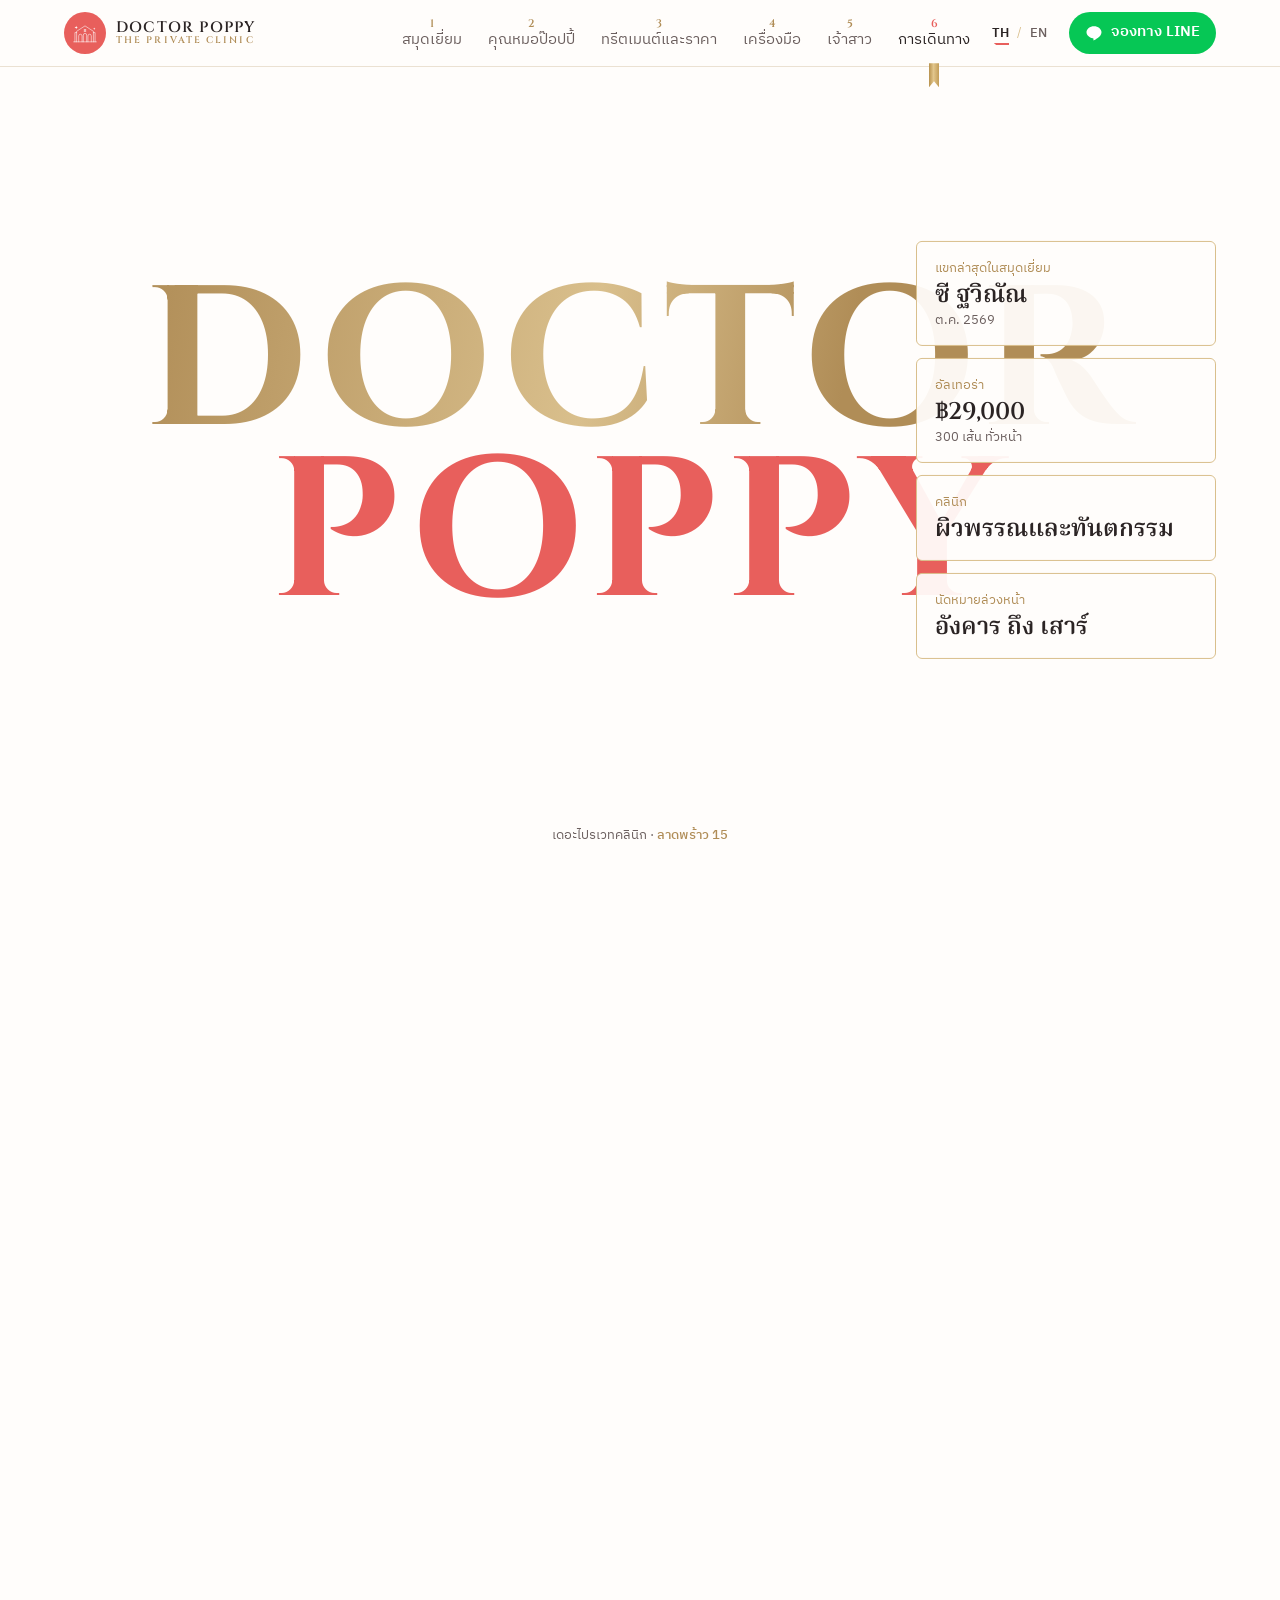
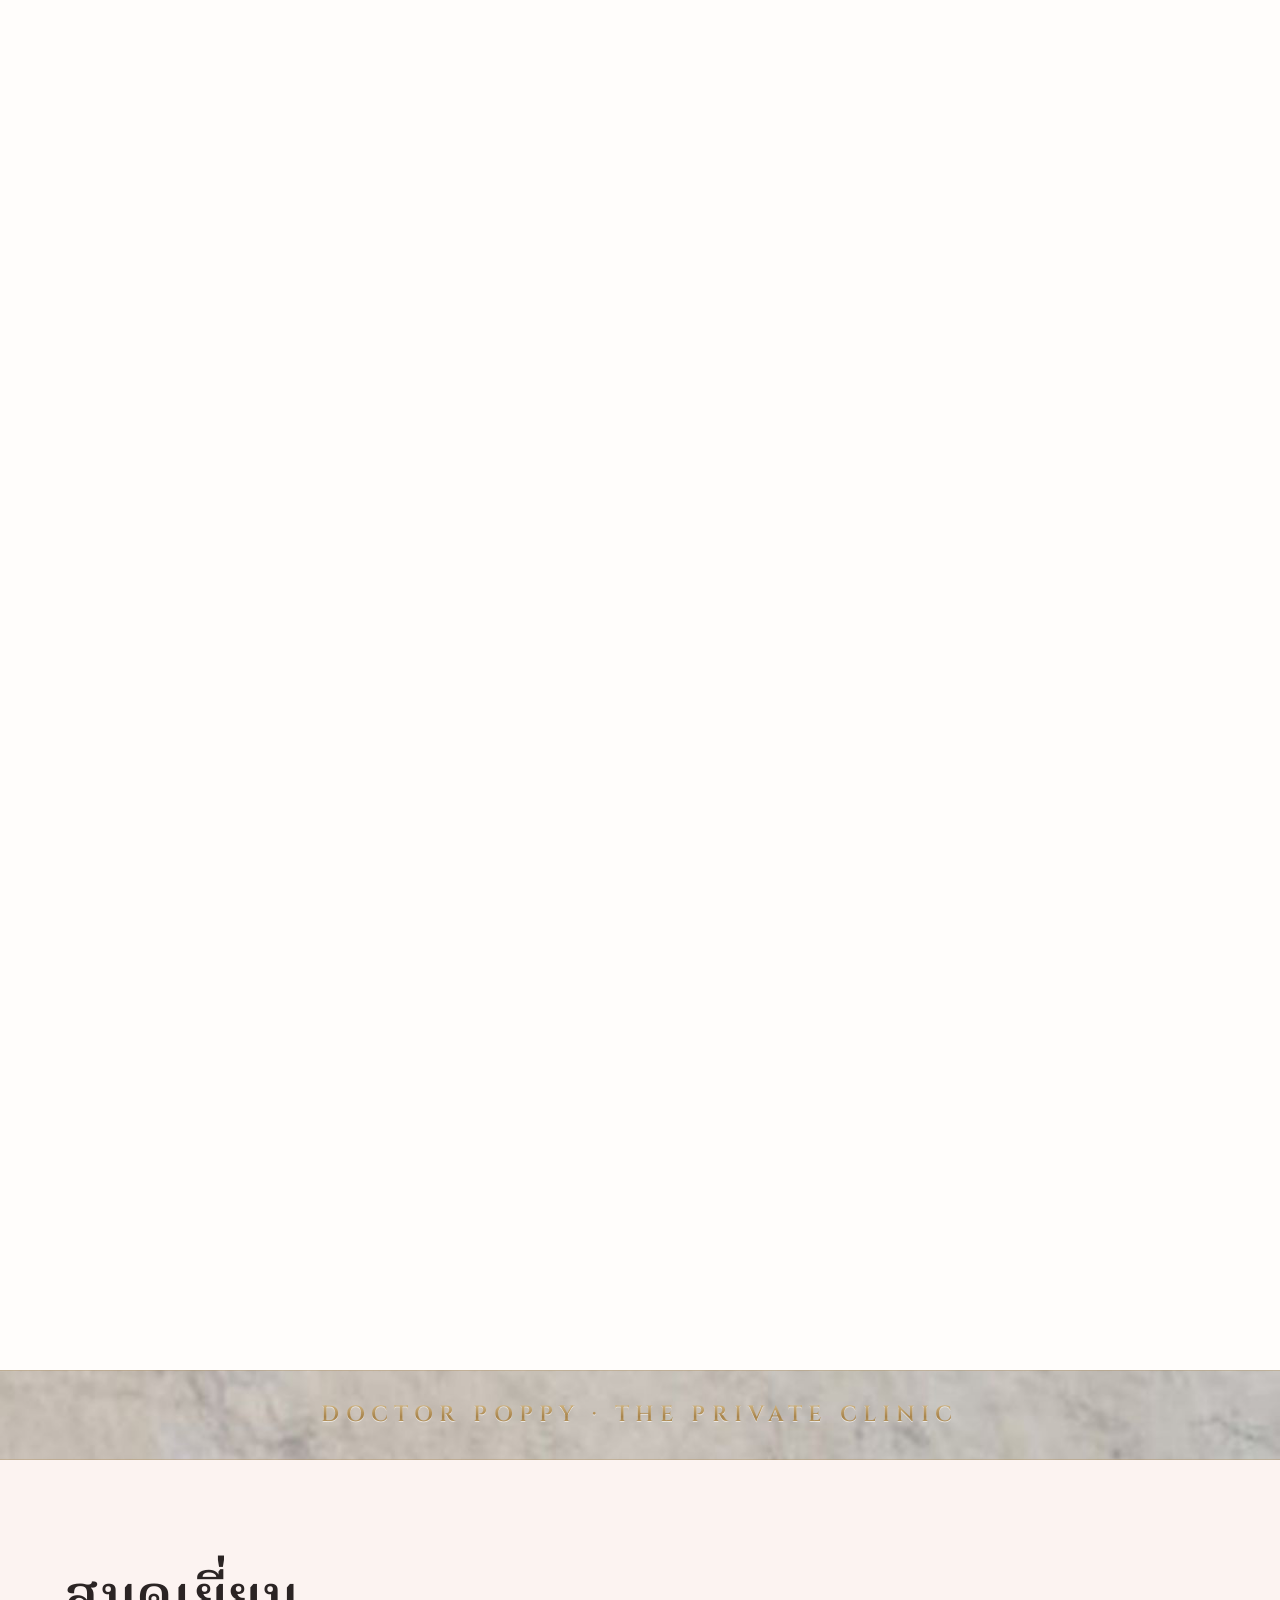
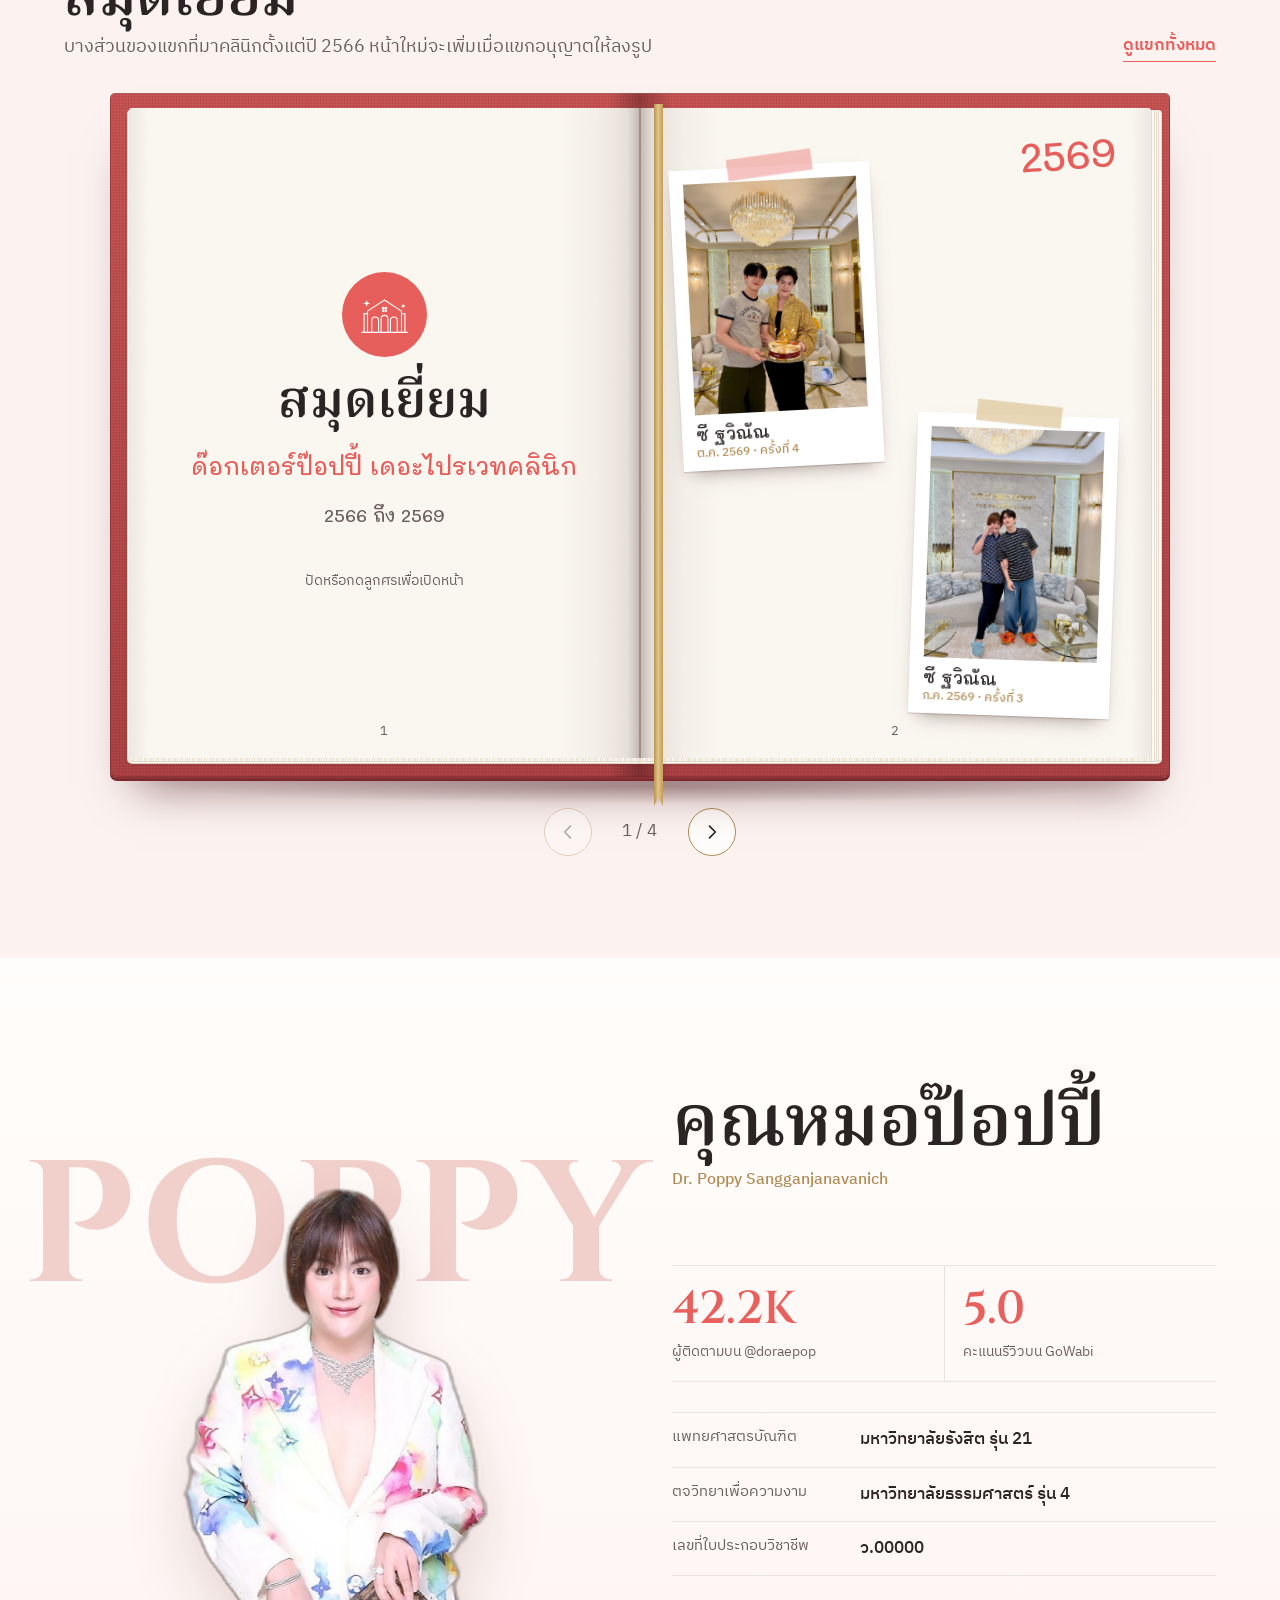
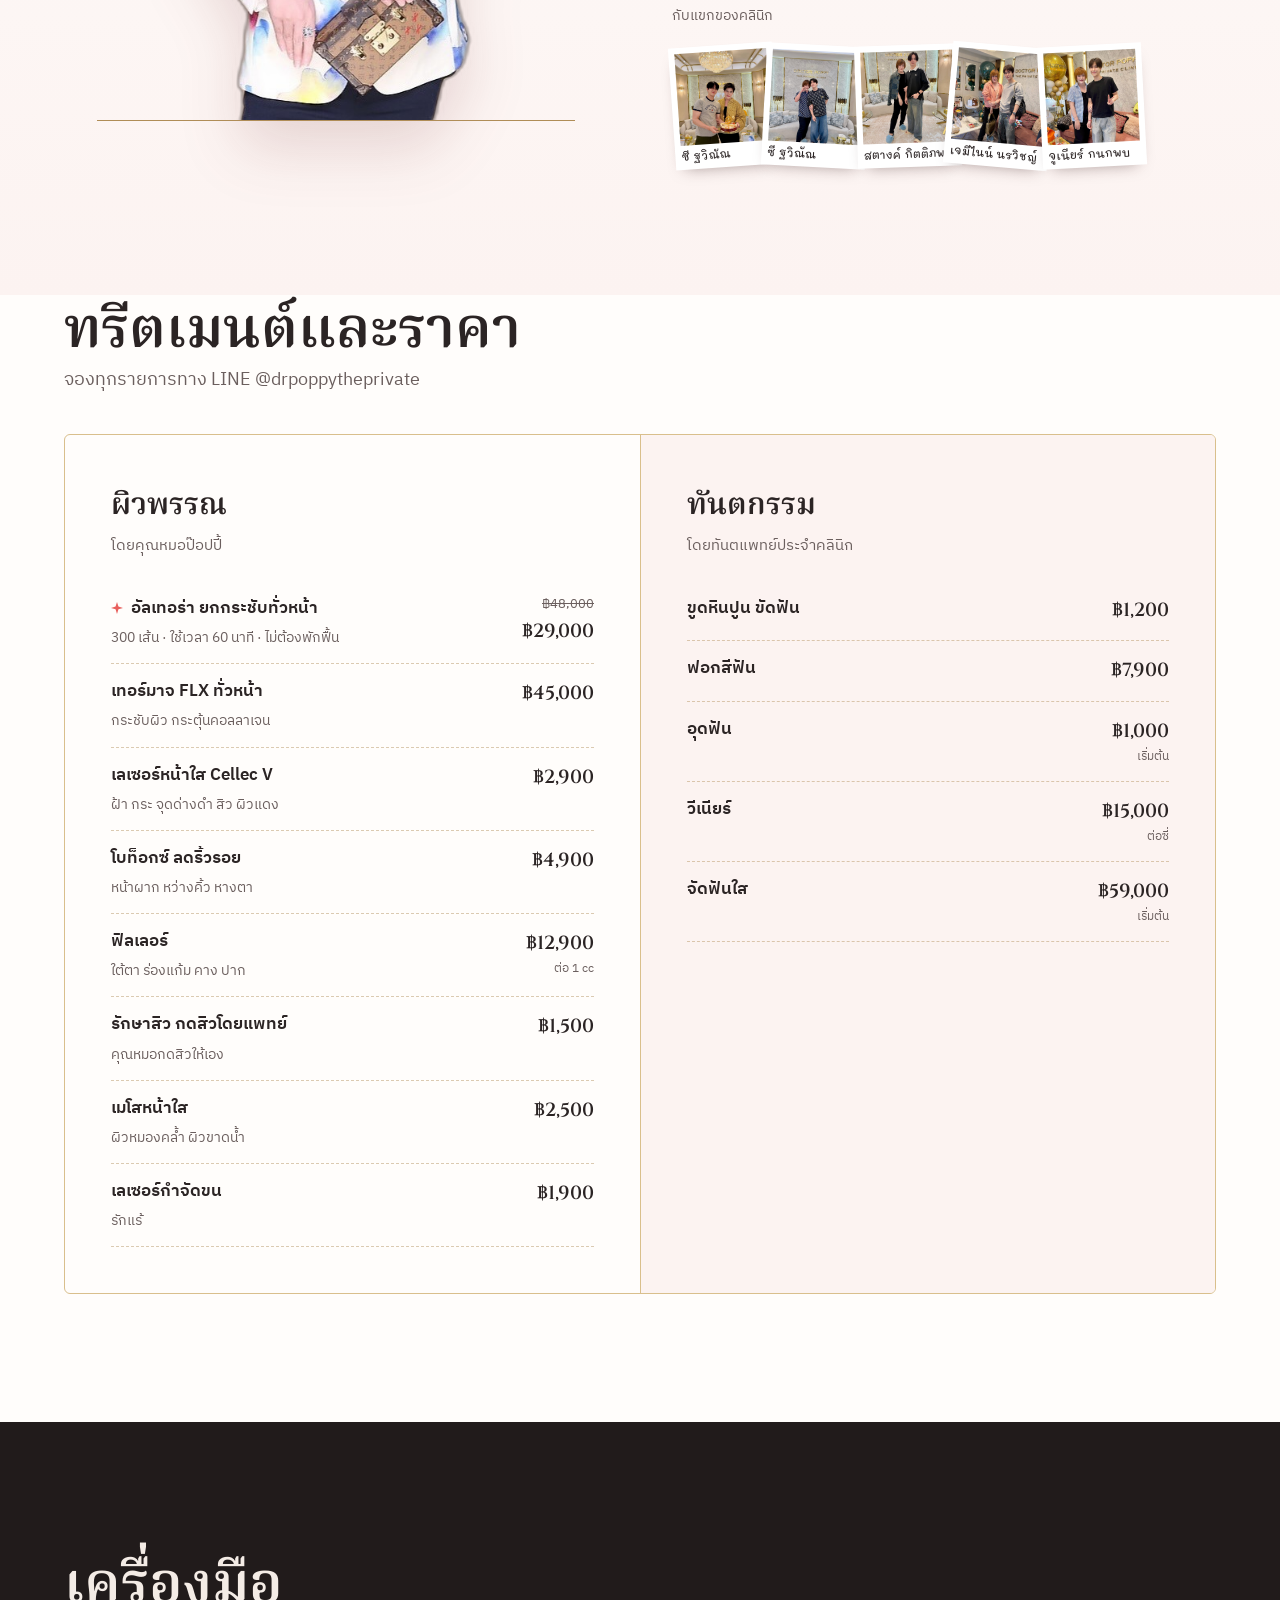
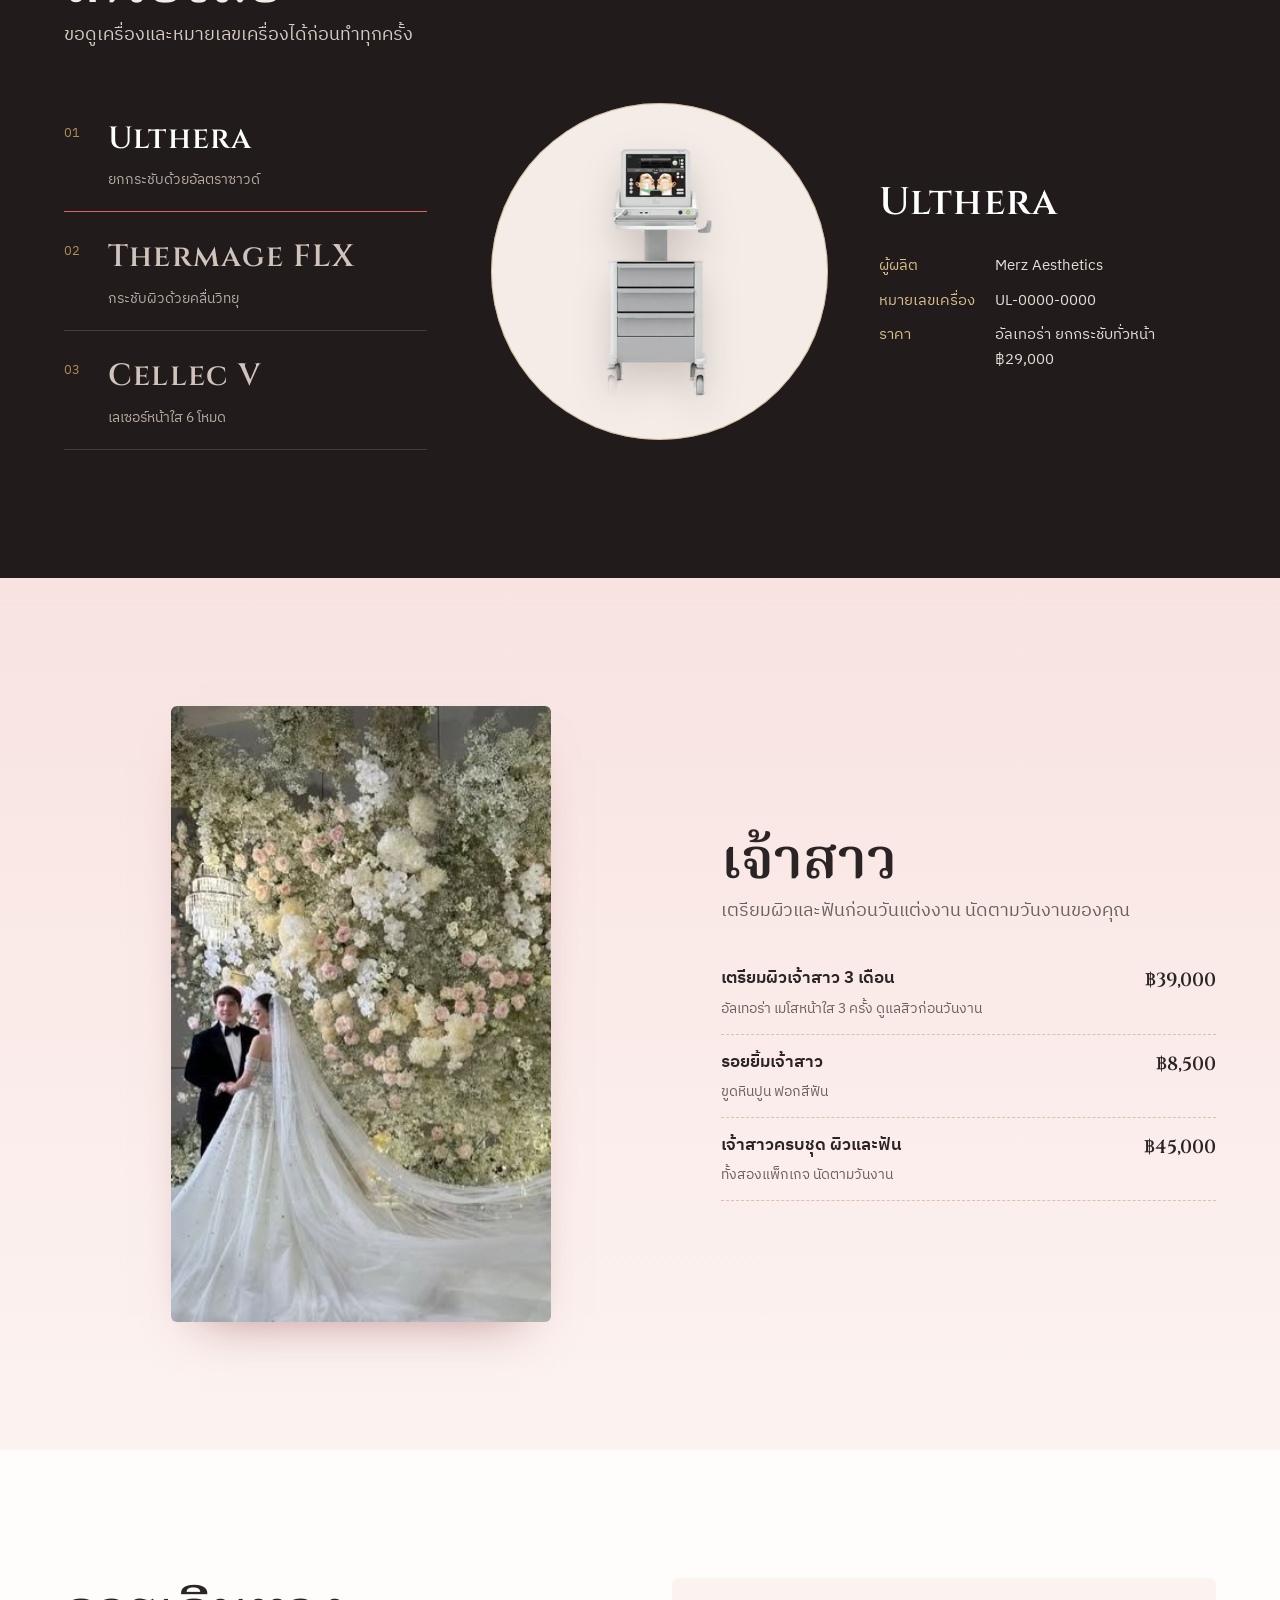
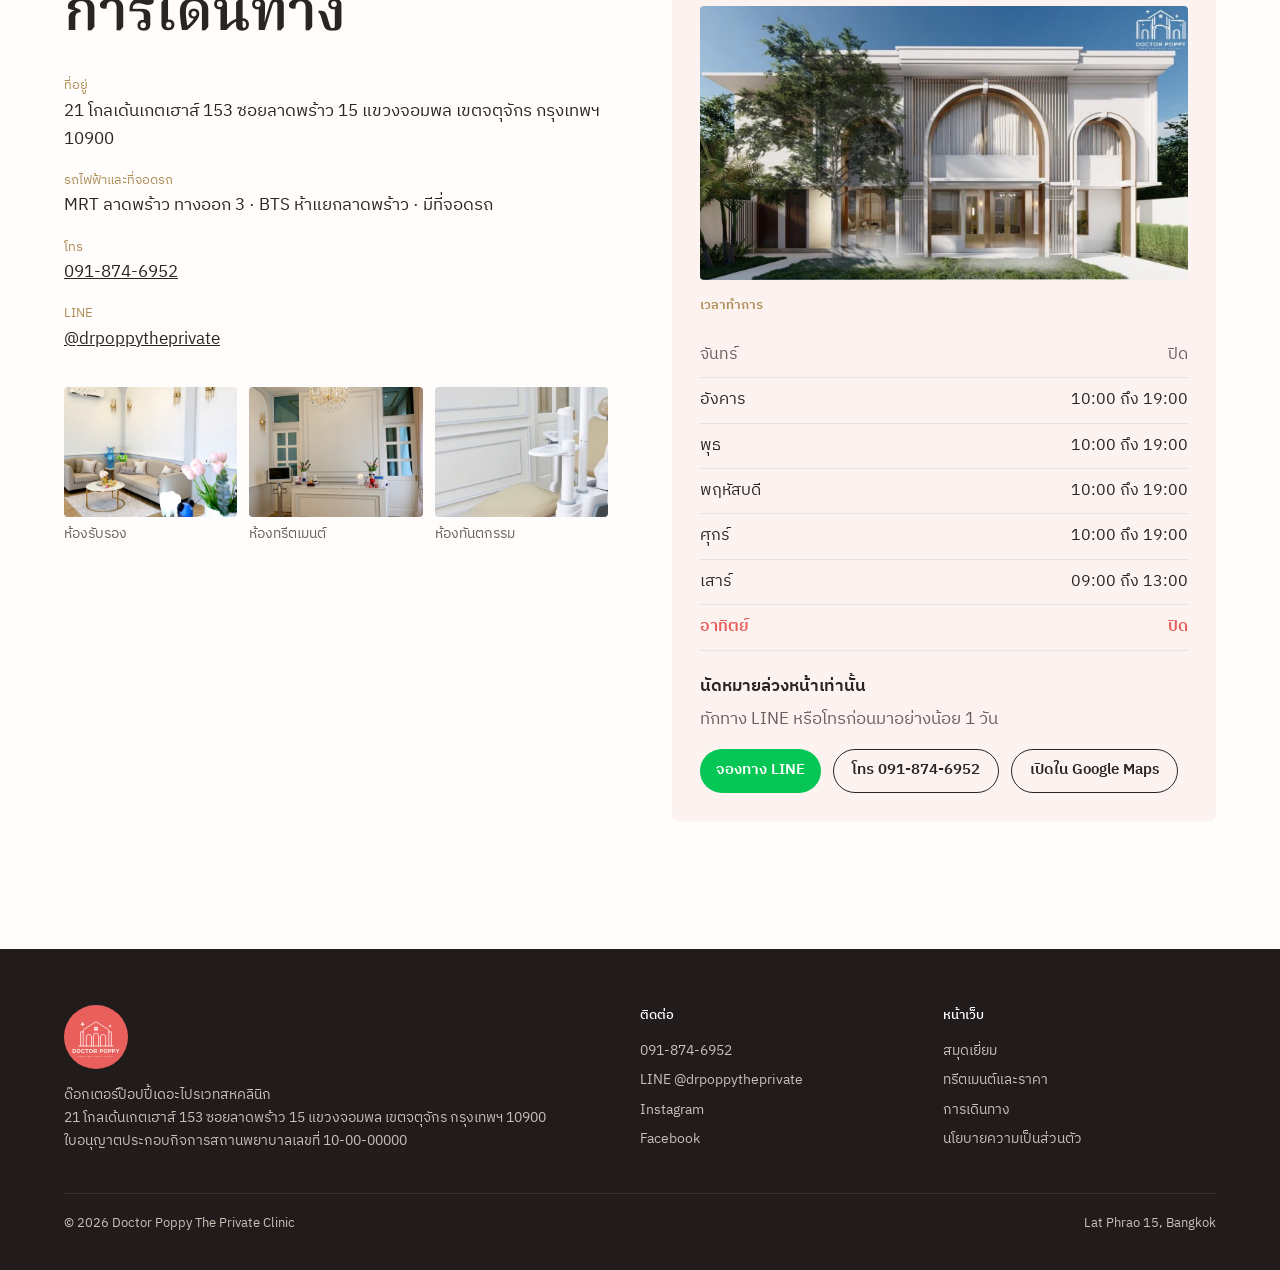
==== commit d1e1c5fb: "Guest book: photos turn with the page, last page keeps space for the next guests, no guest totals Co" ====
--- a/index.html
+++ b/index.html
@@ -10,10 +10,10 @@
 <meta property="og:description" content="คลินิกผิวพรรณและทันตกรรม ลาดพร้าว 15 นัดหมายล่วงหน้าทาง LINE">
 <meta property="og:image" content="assets/og.jpg">
 <meta name="theme-color" content="#E85F5C">
-<link rel="icon" href="assets/logo-mark.svg?v=20261125n" type="image/svg+xml">
+<link rel="icon" href="assets/logo-mark.svg?v=20261125q" type="image/svg+xml">
 <link rel="preload" href="fonts/cinzel-latin-700-normal.woff2" as="font" type="font/woff2" crossorigin>
 <script>document.documentElement.classList.add("js")</script>
-<link rel="stylesheet" href="css/site.css?v=20261125n">
+<link rel="stylesheet" href="css/site.css?v=20261125q">
 <script type="application/ld+json">
 {"@context":"https://schema.org","@type":"MedicalClinic","name":"Doctor Poppy The Private Clinic","alternateName":"ด๊อกเตอร์ป๊อปปี้เดอะไปรเวทสหคลินิก","telephone":"+66918746952","address":{"@type":"PostalAddress","streetAddress":"21 Golden Gate House, 153 Lat Phrao 15 Alley","addressLocality":"Chatuchak","addressRegion":"Bangkok","postalCode":"10900","addressCountry":"TH"},"medicalSpecialty":["Dermatology","Dentistry"],"sameAs":["https://www.instagram.com/doctorpoppytheprivate/","https://www.facebook.com/doctorpoppytheprivate/"],"openingHoursSpecification":[{"@type":"OpeningHoursSpecification","dayOfWeek":["Tuesday","Wednesday","Thursday","Friday"],"opens":"10:00","closes":"19:00"},{"@type":"OpeningHoursSpecification","dayOfWeek":"Saturday","opens":"09:00","closes":"13:00"}]}
 </script>
@@ -21,7 +21,7 @@
 <body>
 
 <header class="top" id="top">
-  <a class="brand" href="./"><img src="assets/logo-mark.svg?v=20261125n" alt="" width="42" height="42"><span>DOCTOR POPPY<small>THE PRIVATE CLINIC</small></span></a>
+  <a class="brand" href="./"><img src="assets/logo-mark.svg?v=20261125q" alt="" width="42" height="42"><span>DOCTOR POPPY<small>THE PRIVATE CLINIC</small></span></a>
   <nav id="nav" aria-label="Main">
     <a href="#guests" data-pv="assets/guests/sea-tawinan-2026-07.jpg" data-i18n="nav.guests">สมุดเยี่ยม</a>
     <a href="#doctor" data-pv="assets/doctor/poppy.jpg" data-i18n="nav.doctor">คุณหมอป๊อปปี้</a>
@@ -63,7 +63,7 @@
       <div class="gap" id="gap"><div class="slides" id="slides"></div><div class="caption" id="gapCaption"></div></div>
       <div class="word w2" aria-hidden="true">POPPY</div>
       <div class="panels">
-        <div class="panel"><div class="k" data-i18n="p.guests.k">สมุดเยี่ยม</div><div class="v"><span id="guestCount">0</span> <small data-i18n="p.guests.unit">ท่าน</small></div></div>
+        <div class="panel"><div class="k" data-i18n="p.guests.k">สมุดเยี่ยม</div><div class="v" id="latestGuest"></div></div>
         <div class="panel"><div class="k" data-i18n="p.ulthera.k">อัลเทอร่า</div><div class="v">฿29,000<small data-i18n="p.ulthera.s">300 เส้น ทั่วหน้า</small></div></div>
         <div class="panel"><div class="k" data-i18n="p.clinic.k">คลินิก</div><div class="v" data-i18n="p.clinic.v">ผิวพรรณและทันตกรรม</div></div>
         <div class="panel"><div class="k" data-i18n="p.appt.k">นัดหมายล่วงหน้า</div><div class="v" data-i18n="p.appt.v">อังคาร ถึง เสาร์</div></div>
@@ -105,7 +105,6 @@
         <ul class="stats reveal">
           <li><b data-count="42.4" data-dec="1" data-suffix="K">0</b><span data-i18n="doctor.s1">ผู้ติดตามบน @doraepop</span></li>
           <li><b data-count="5.0" data-dec="1">0</b><span data-i18n="doctor.s2">คะแนนรีวิวบน GoWabi</span></li>
-          <li><b id="docGuests" data-count="0">0</b><span data-i18n="doctor.s3">แขกในสมุดเยี่ยม</span></li>
         </ul>
         <dl class="facts reveal">
           <div><dt data-i18n="doctor.md">แพทยศาสตรบัณฑิต</dt><dd data-i18n="doctor.md.v"></dd></div>
@@ -182,7 +181,7 @@
 <footer>
   <div class="cols">
     <div>
-      <img src="assets/logo.svg?v=20261125n" alt="Doctor Poppy The Private Clinic" width="64" height="64">
+      <img src="assets/logo.svg?v=20261125q" alt="Doctor Poppy The Private Clinic" width="64" height="64">
       <p data-i18n="ft.name">ด๊อกเตอร์ป๊อปปี้เดอะไปรเวทสหคลินิก</p>
       <p data-i18n="vi.addr.v"></p>
       <p data-i18n="ft.licence"></p>
@@ -207,9 +206,9 @@
 
 <a class="btn-line float-line" href="https://lin.ee/mCqmXqk" target="_blank" rel="noopener"><span data-i18n="line">จองทาง LINE</span></a>
 
-<script src="js/i18n.js?v=20261125n"></script>
-<script src="data/guests.js?v=20261125n"></script>
-<script src="data/treatments.js?v=20261125n"></script>
-<script src="js/site.js?v=20261125n"></script>
+<script src="js/i18n.js?v=20261125q"></script>
+<script src="data/guests.js?v=20261125q"></script>
+<script src="data/treatments.js?v=20261125q"></script>
+<script src="js/site.js?v=20261125q"></script>
 </body>
 </html>
--- a/css/site.css
+++ b/css/site.css
@@ -292,7 +292,7 @@
 .doc-photo img{position:relative;border-radius:6px;width:100%;aspect-ratio:620/742;object-fit:cover}
 .doc-name{font-family:var(--display);font-weight:600;font-size:clamp(42px,5.6vw,78px);line-height:1.05;margin-bottom:18px;text-wrap:balance}
 .doc-name small{display:block;font-family:var(--body);font-weight:500;font-size:16px;color:var(--gold);margin-top:10px}
-.stats{list-style:none;padding:0;display:grid;grid-template-columns:repeat(3,1fr);border-block:1px solid var(--marble);margin:30px 0 10px}
+.stats{list-style:none;padding:0;display:grid;grid-template-columns:repeat(auto-fit,minmax(0,1fr));border-block:1px solid var(--marble);margin:30px 0 10px}
 .stats li{padding:20px 14px 18px 0}
 .stats li+li{padding-left:18px;border-left:1px solid var(--marble)}
 .stats b{display:block;font-family:var(--display);font-weight:600;font-size:clamp(34px,3.6vw,50px);color:var(--coral);font-variant-numeric:tabular-nums;line-height:1}
@@ -575,3 +575,12 @@
   .top nav a::after{left:50%;top:calc(100% + 14px);bottom:auto;width:10px;height:24px;border-radius:0;background:linear-gradient(90deg,#b8924e,#e2c68c 45%,#c39d58);clip-path:polygon(0 0,100% 0,100% 100%,50% calc(100% - 6px),0 100%);transform:translateX(-50%) scaleY(0);transform-origin:top;transition:transform .35s cubic-bezier(.2,.8,.3,1)}
   .top nav a.on::after{transform:translateX(-50%) scaleY(1)}
 }
+
+/* last page: empty frames waiting for the next guests */
+.snap.empty{pointer-events:none}
+.snap.empty .ghost{display:block;background:rgba(255,255,255,.35);padding:7% 7% 5%;border:1.5px dashed rgba(176,141,87,.55)}
+.snap.empty .ghost i{display:block;aspect-ratio:3/4;border:1.5px dashed rgba(176,141,87,.4)}
+.snap.empty .tape{opacity:.6}
+.pg-more{position:absolute;left:8cqw;right:8cqw;top:42cqh;text-align:center;font-size:min(5cqw,4cqh);color:var(--coral);transform:rotate(-3deg);margin:0}
+.flipper.no-t{transition:none}
+.pg-more{left:7cqw;right:auto;width:44cqw;top:auto;bottom:15cqh;text-align:left;transform:rotate(-4deg)}
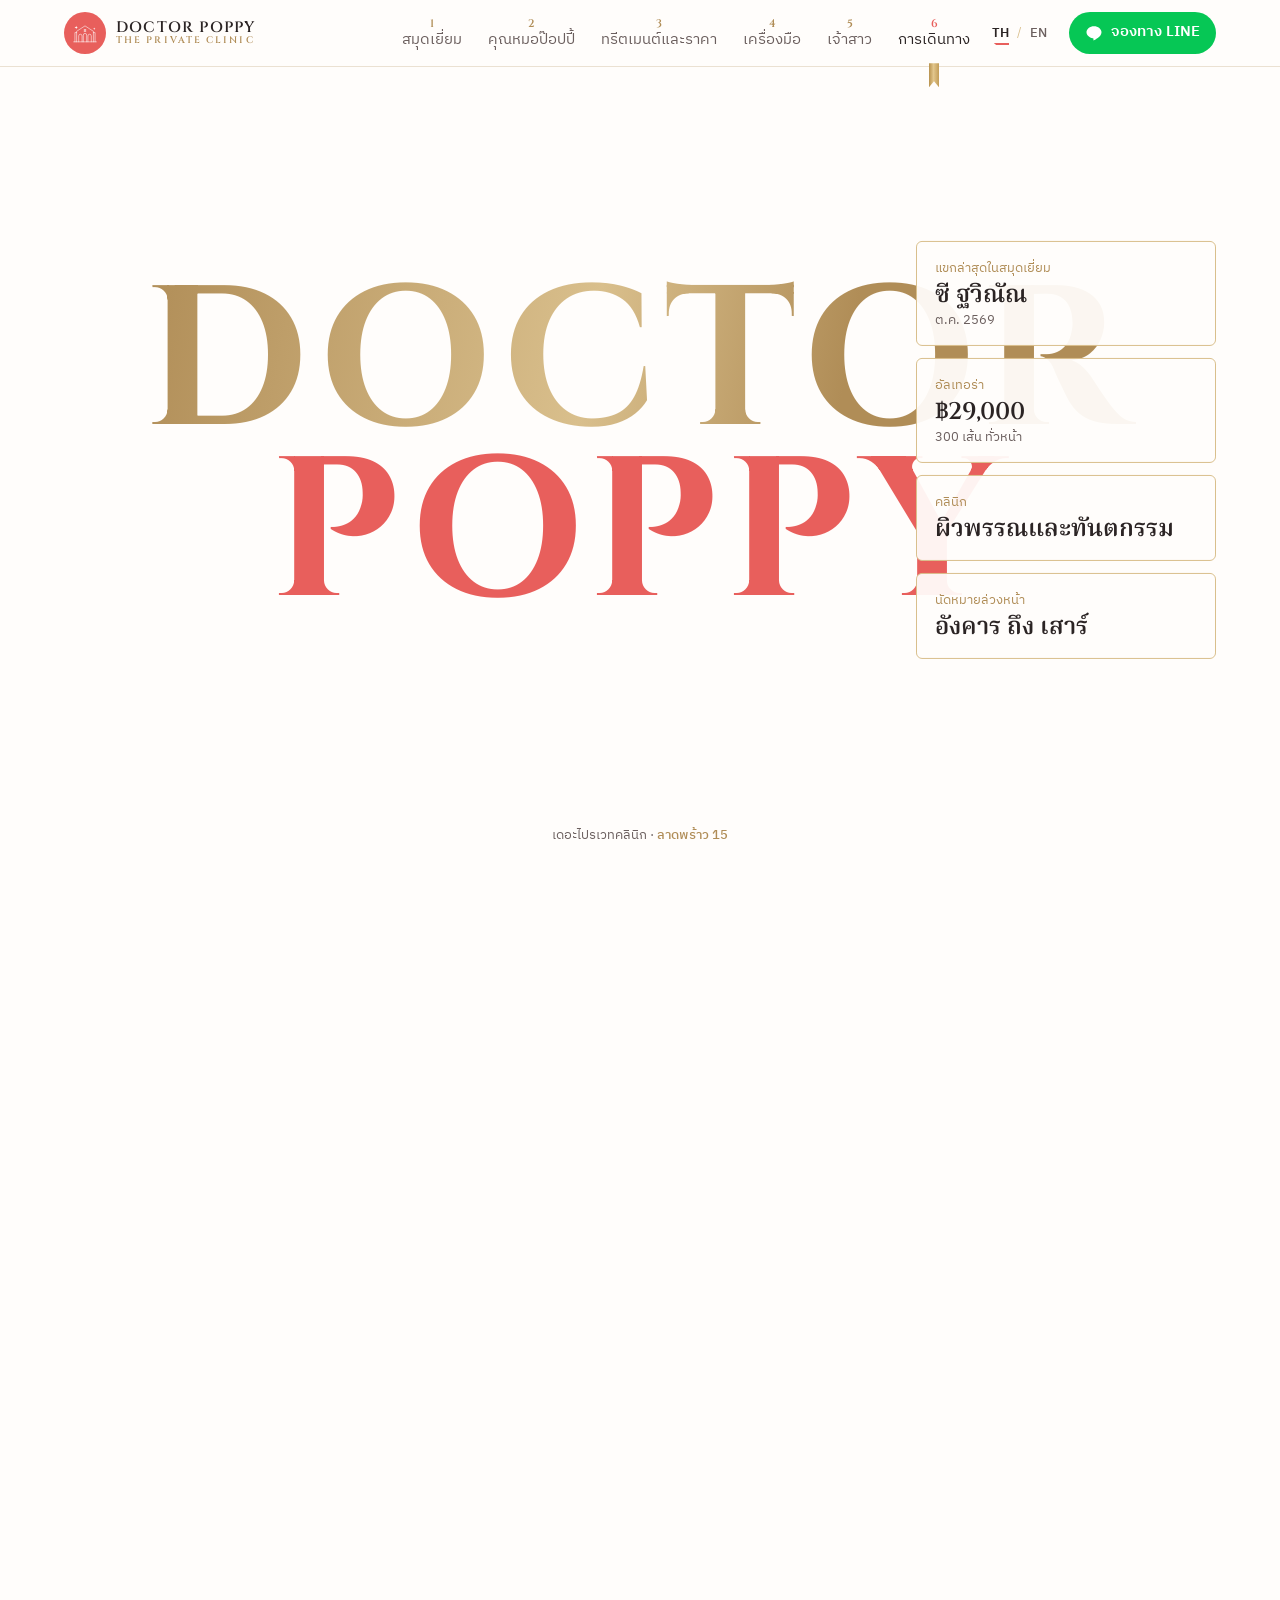
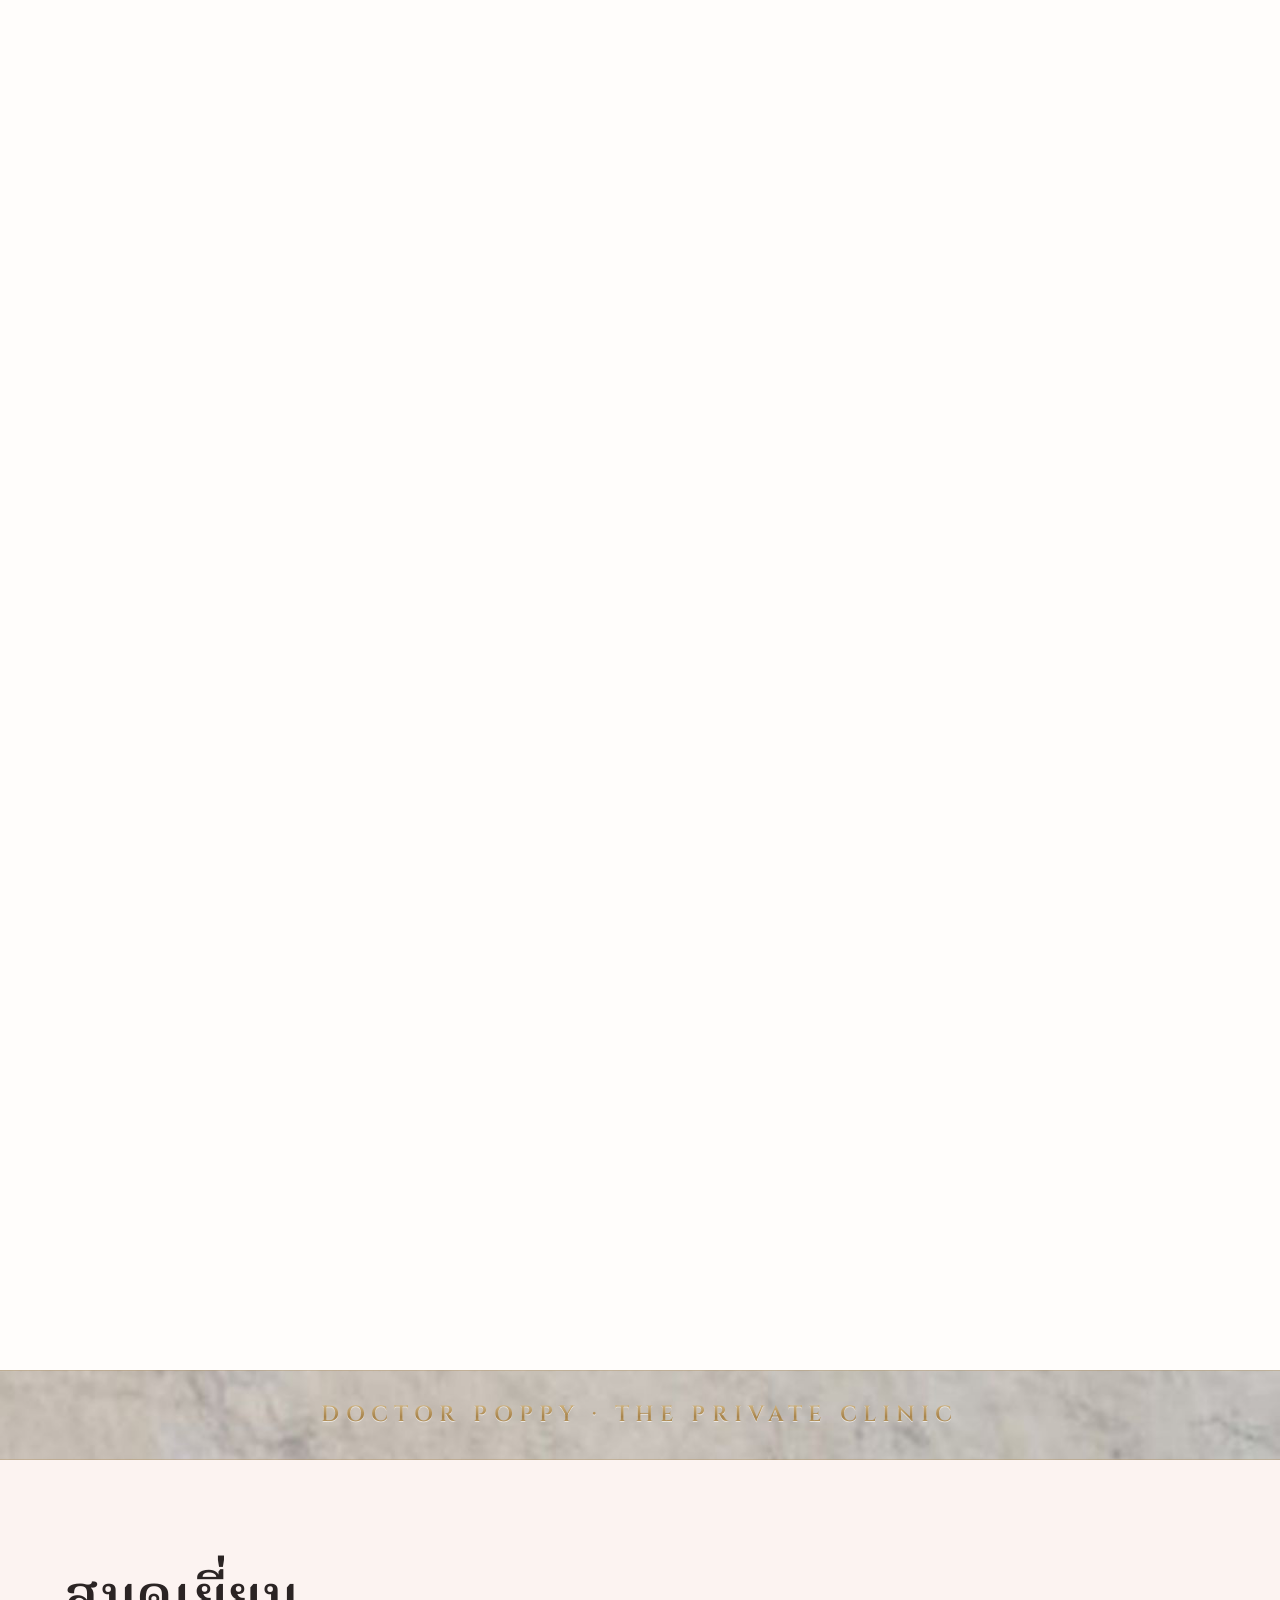
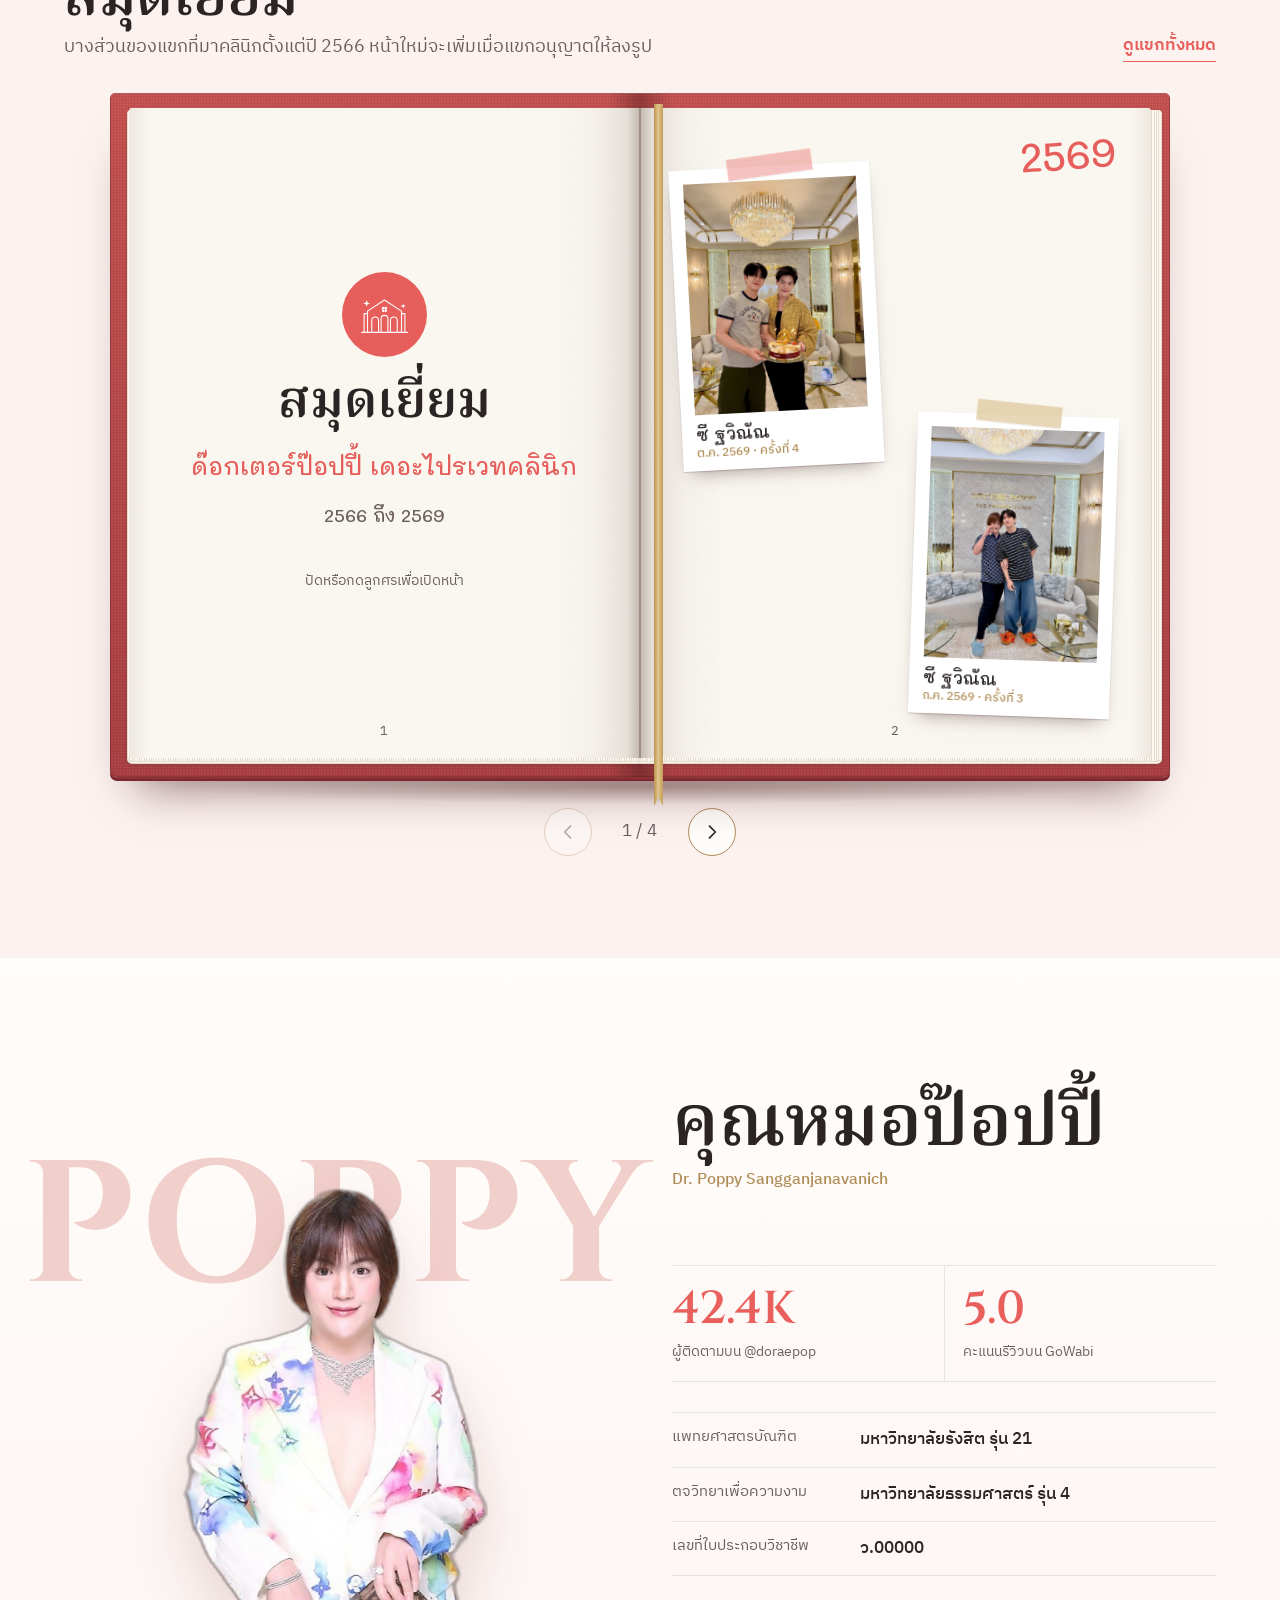
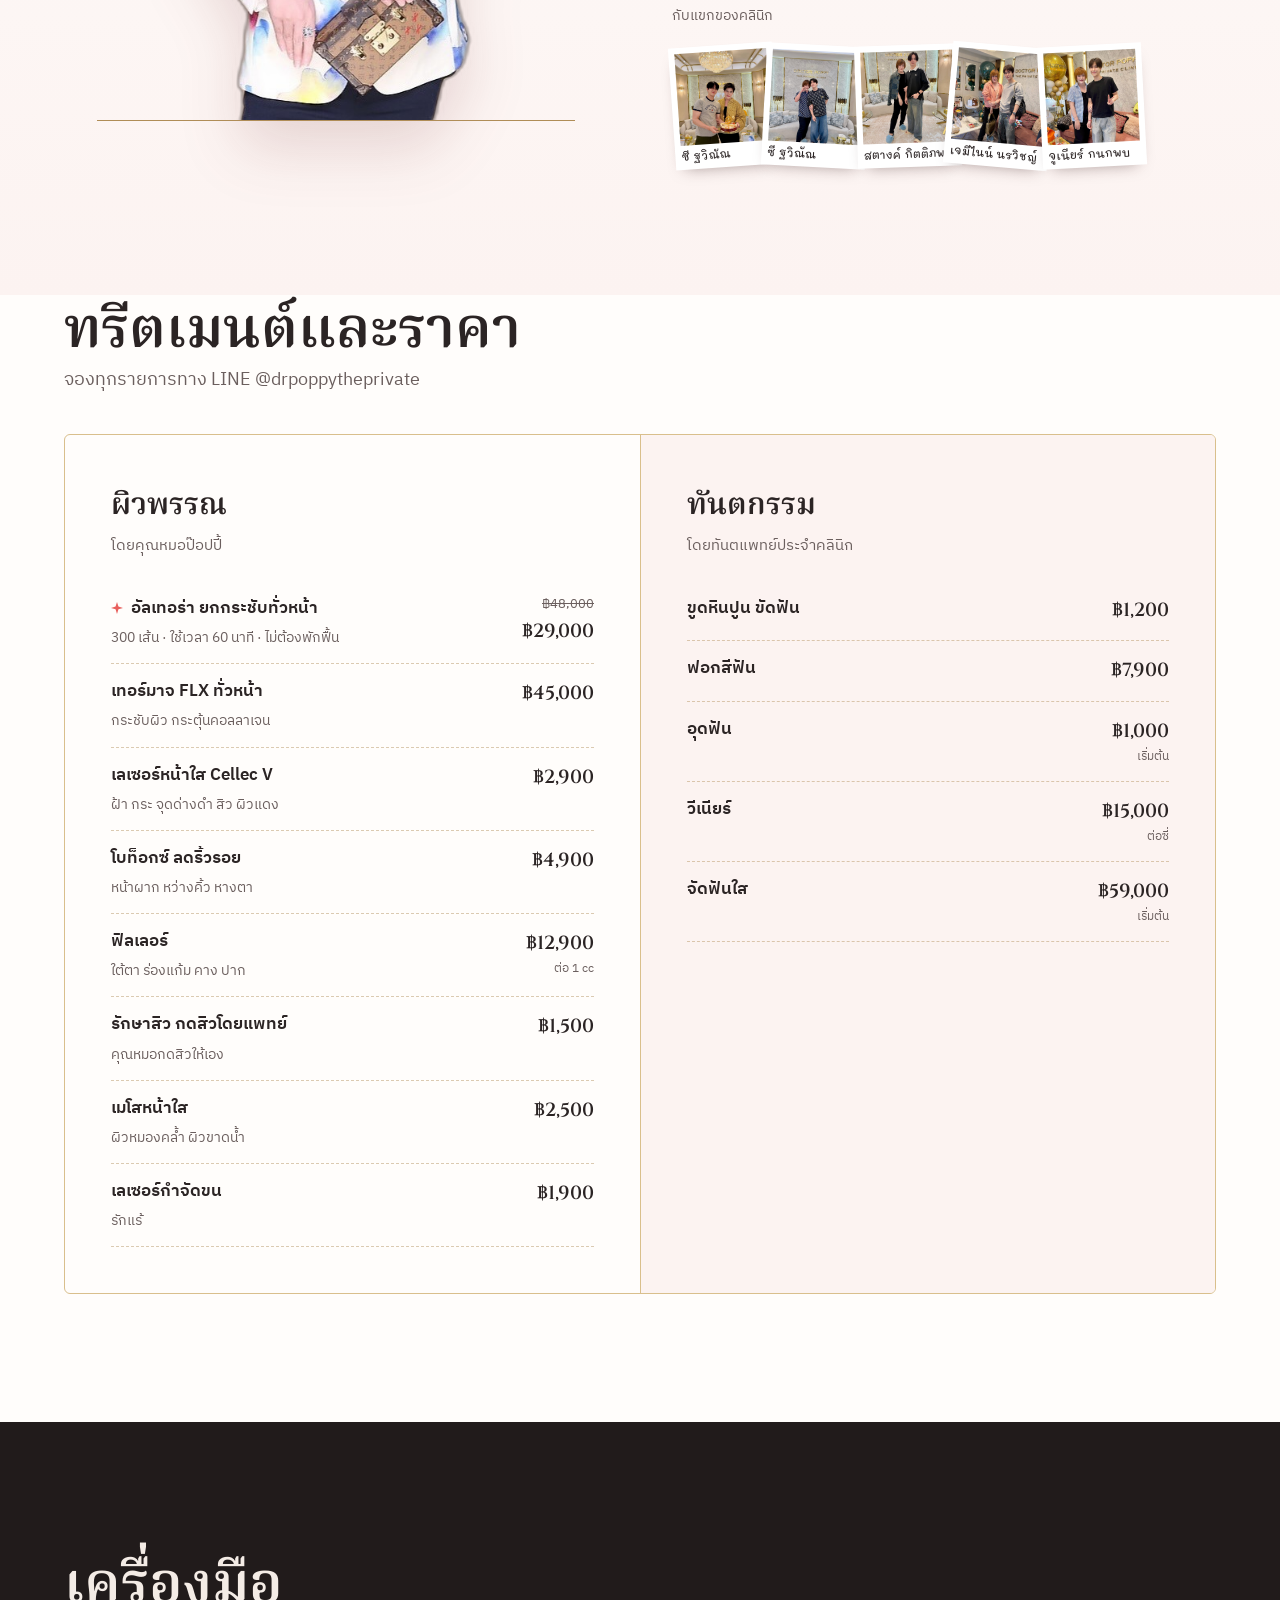
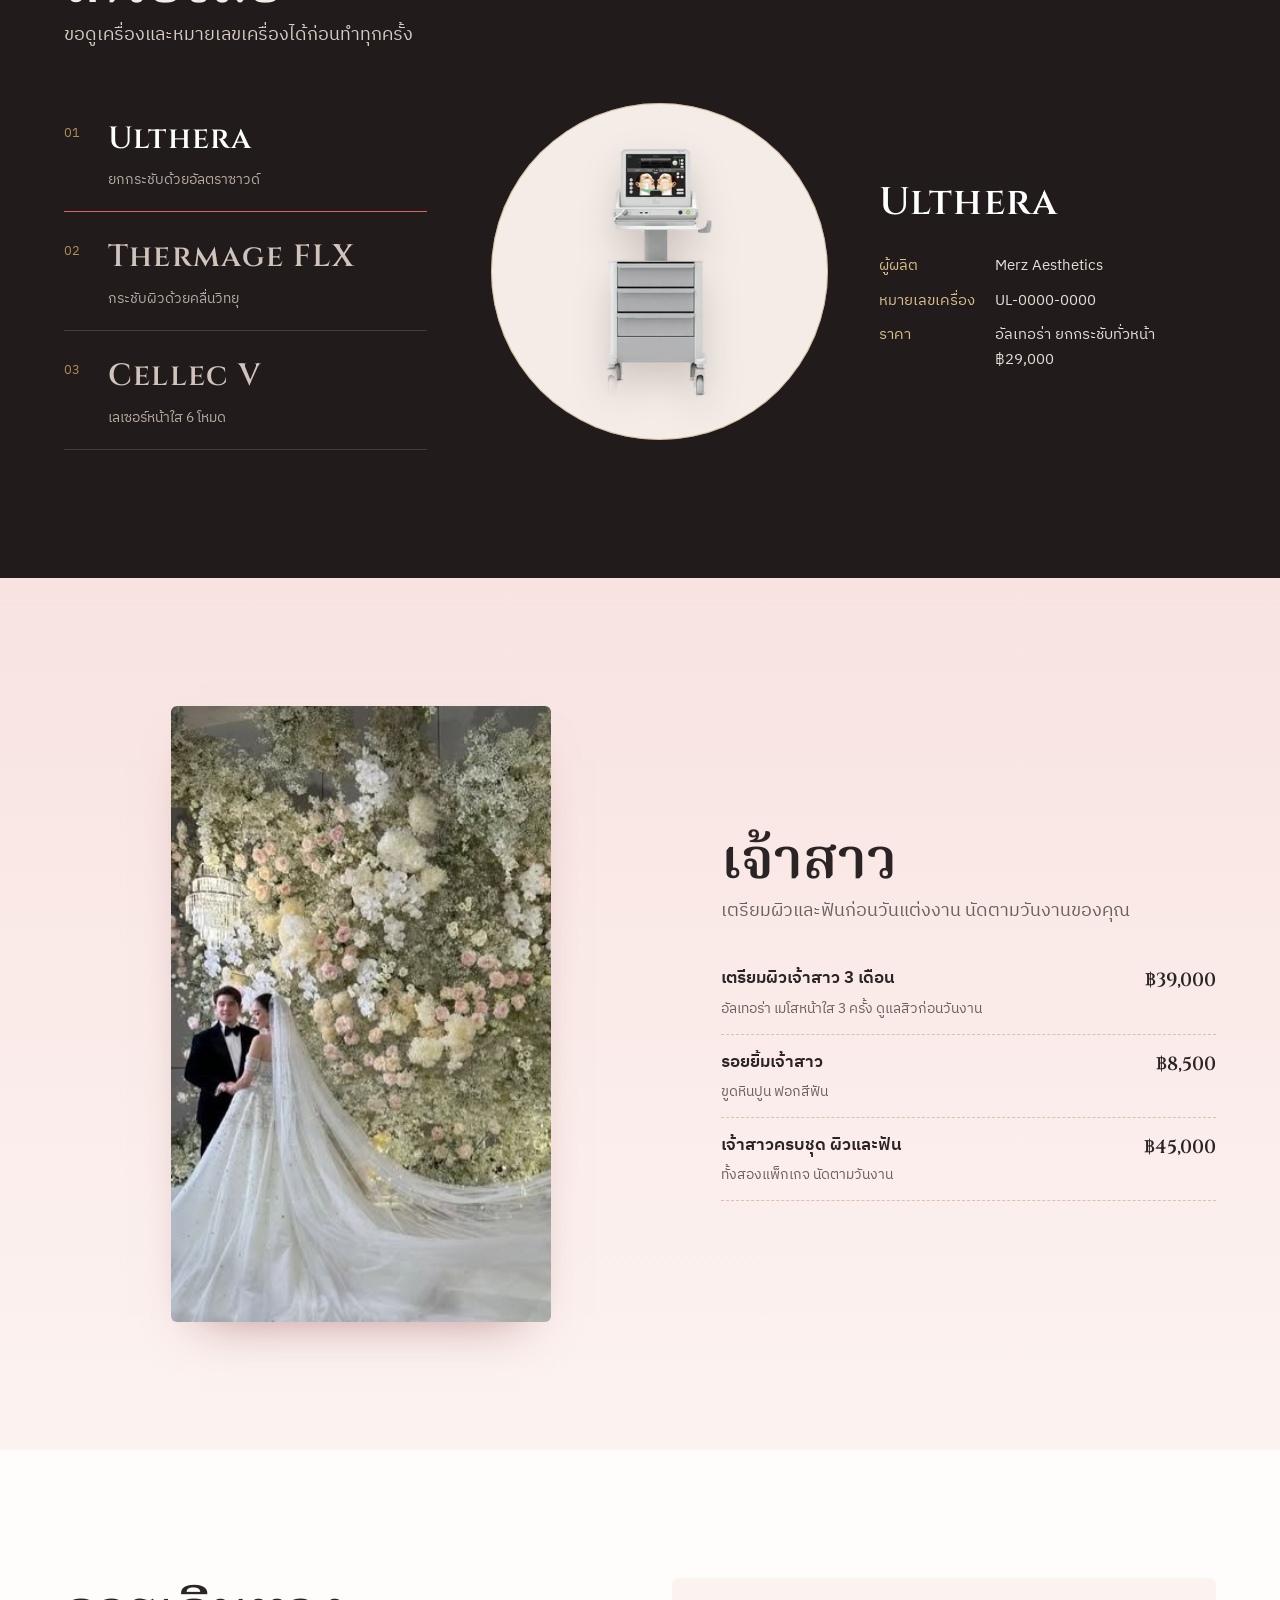
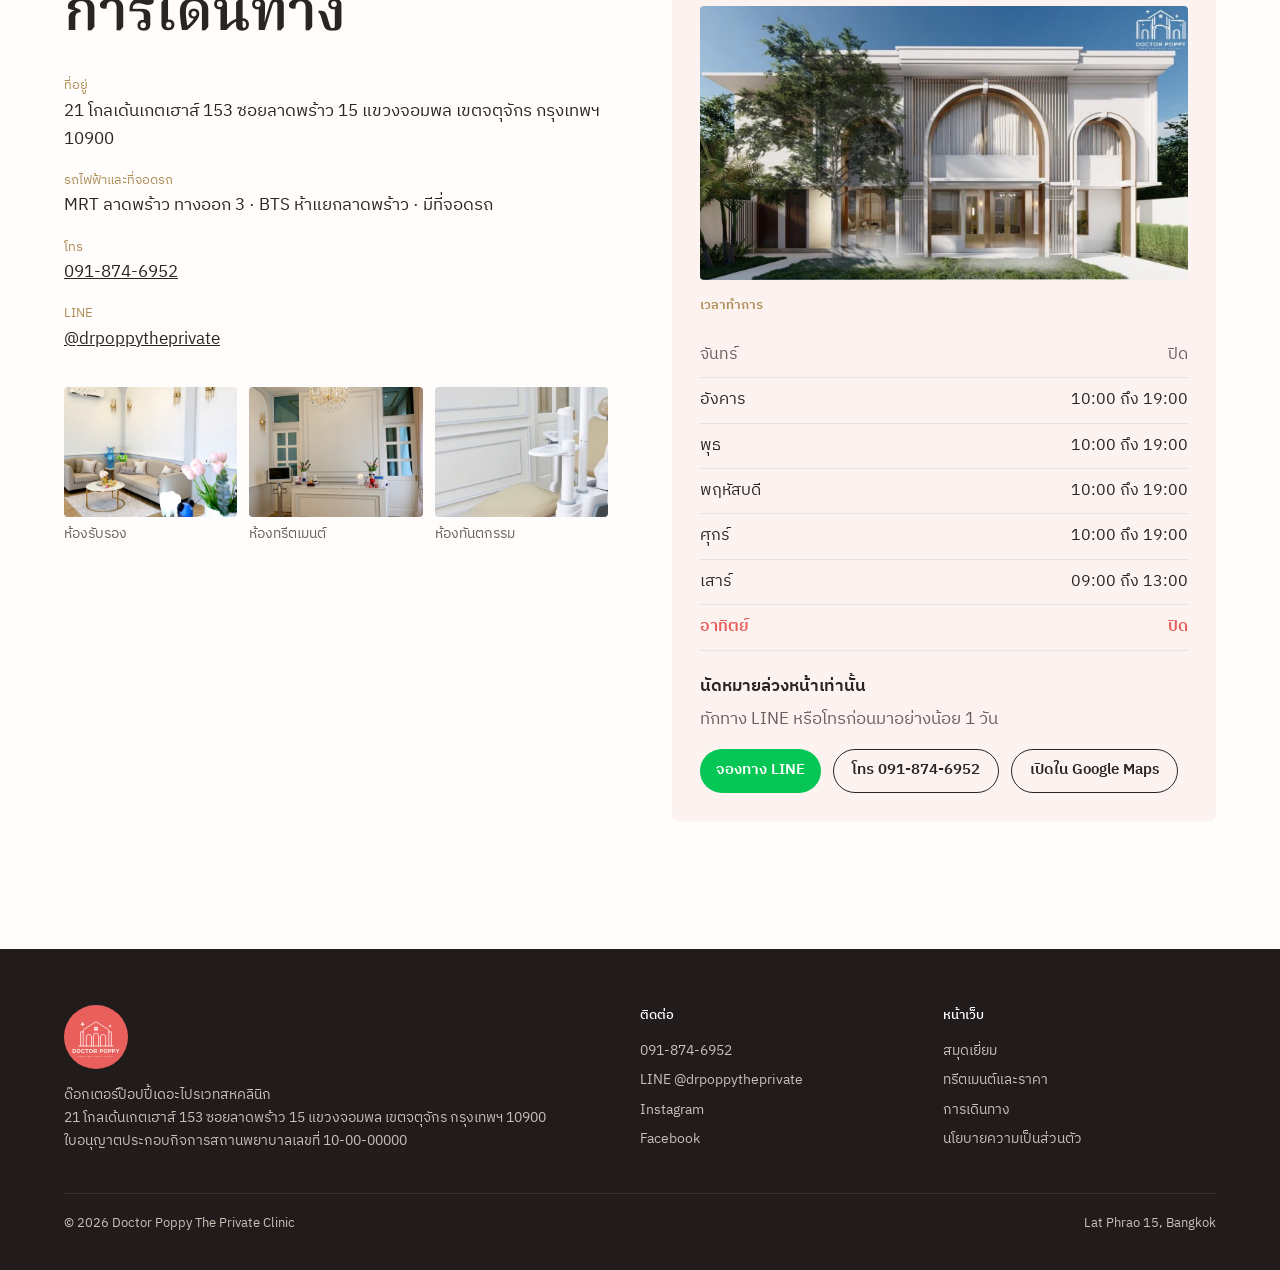
==== commit cc300b28: "Guest book page: plainer intro line Co-Authored-By: Claude Opus 5.5 <noreply@anthropic.com> Claude-S" ====
--- a/index.html
+++ b/index.html
@@ -10,10 +10,10 @@
 <meta property="og:description" content="คลินิกผิวพรรณและทันตกรรม ลาดพร้าว 15 นัดหมายล่วงหน้าทาง LINE">
 <meta property="og:image" content="assets/og.jpg">
 <meta name="theme-color" content="#E85F5C">
-<link rel="icon" href="assets/logo-mark.svg?v=20261125q" type="image/svg+xml">
+<link rel="icon" href="assets/logo-mark.svg?v=20261125r" type="image/svg+xml">
 <link rel="preload" href="fonts/cinzel-latin-700-normal.woff2" as="font" type="font/woff2" crossorigin>
 <script>document.documentElement.classList.add("js")</script>
-<link rel="stylesheet" href="css/site.css?v=20261125q">
+<link rel="stylesheet" href="css/site.css?v=20261125r">
 <script type="application/ld+json">
 {"@context":"https://schema.org","@type":"MedicalClinic","name":"Doctor Poppy The Private Clinic","alternateName":"ด๊อกเตอร์ป๊อปปี้เดอะไปรเวทสหคลินิก","telephone":"+66918746952","address":{"@type":"PostalAddress","streetAddress":"21 Golden Gate House, 153 Lat Phrao 15 Alley","addressLocality":"Chatuchak","addressRegion":"Bangkok","postalCode":"10900","addressCountry":"TH"},"medicalSpecialty":["Dermatology","Dentistry"],"sameAs":["https://www.instagram.com/doctorpoppytheprivate/","https://www.facebook.com/doctorpoppytheprivate/"],"openingHoursSpecification":[{"@type":"OpeningHoursSpecification","dayOfWeek":["Tuesday","Wednesday","Thursday","Friday"],"opens":"10:00","closes":"19:00"},{"@type":"OpeningHoursSpecification","dayOfWeek":"Saturday","opens":"09:00","closes":"13:00"}]}
 </script>
@@ -21,7 +21,7 @@
 <body>
 
 <header class="top" id="top">
-  <a class="brand" href="./"><img src="assets/logo-mark.svg?v=20261125q" alt="" width="42" height="42"><span>DOCTOR POPPY<small>THE PRIVATE CLINIC</small></span></a>
+  <a class="brand" href="./"><img src="assets/logo-mark.svg?v=20261125r" alt="" width="42" height="42"><span>DOCTOR POPPY<small>THE PRIVATE CLINIC</small></span></a>
   <nav id="nav" aria-label="Main">
     <a href="#guests" data-pv="assets/guests/sea-tawinan-2026-07.jpg" data-i18n="nav.guests">สมุดเยี่ยม</a>
     <a href="#doctor" data-pv="assets/doctor/poppy.jpg" data-i18n="nav.doctor">คุณหมอป๊อปปี้</a>
@@ -181,7 +181,7 @@
 <footer>
   <div class="cols">
     <div>
-      <img src="assets/logo.svg?v=20261125q" alt="Doctor Poppy The Private Clinic" width="64" height="64">
+      <img src="assets/logo.svg?v=20261125r" alt="Doctor Poppy The Private Clinic" width="64" height="64">
       <p data-i18n="ft.name">ด๊อกเตอร์ป๊อปปี้เดอะไปรเวทสหคลินิก</p>
       <p data-i18n="vi.addr.v"></p>
       <p data-i18n="ft.licence"></p>
@@ -206,9 +206,9 @@
 
 <a class="btn-line float-line" href="https://lin.ee/mCqmXqk" target="_blank" rel="noopener"><span data-i18n="line">จองทาง LINE</span></a>
 
-<script src="js/i18n.js?v=20261125q"></script>
-<script src="data/guests.js?v=20261125q"></script>
-<script src="data/treatments.js?v=20261125q"></script>
-<script src="js/site.js?v=20261125q"></script>
+<script src="js/i18n.js?v=20261125r"></script>
+<script src="data/guests.js?v=20261125r"></script>
+<script src="data/treatments.js?v=20261125r"></script>
+<script src="js/site.js?v=20261125r"></script>
 </body>
 </html>
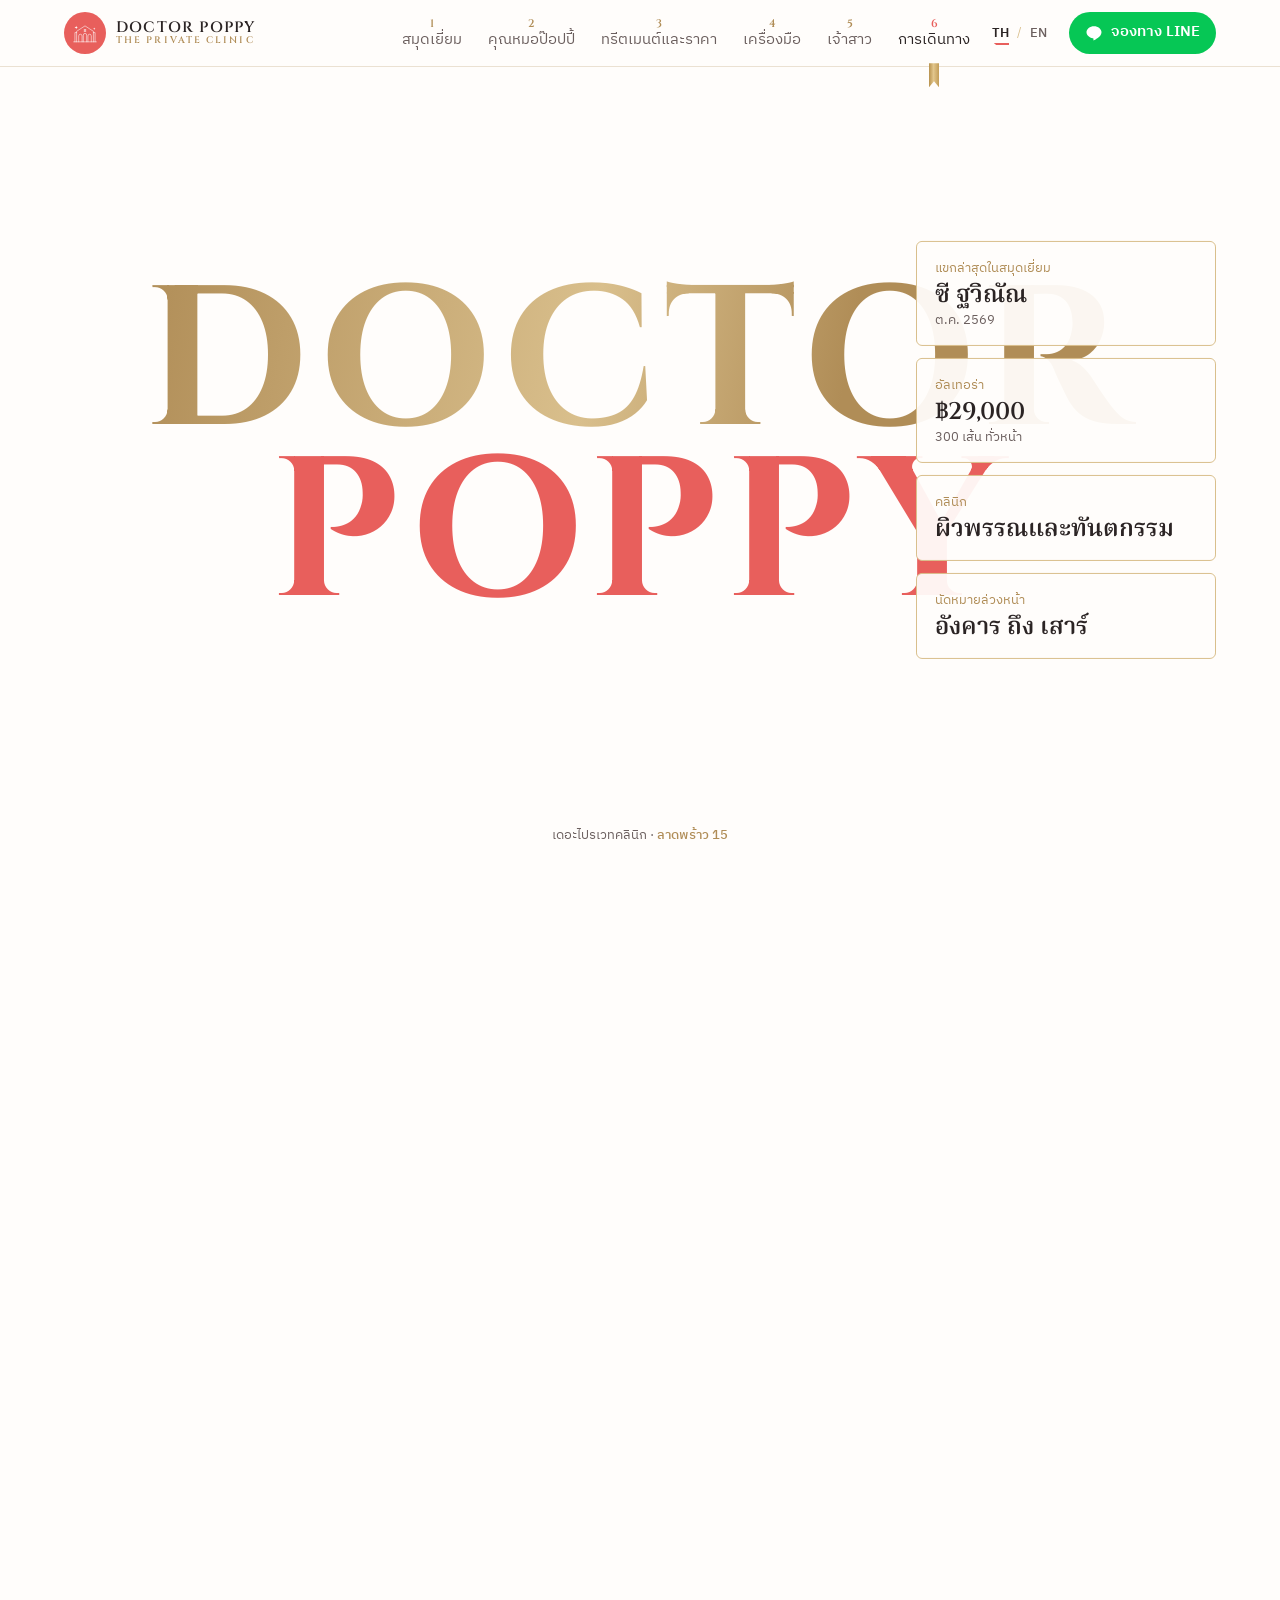
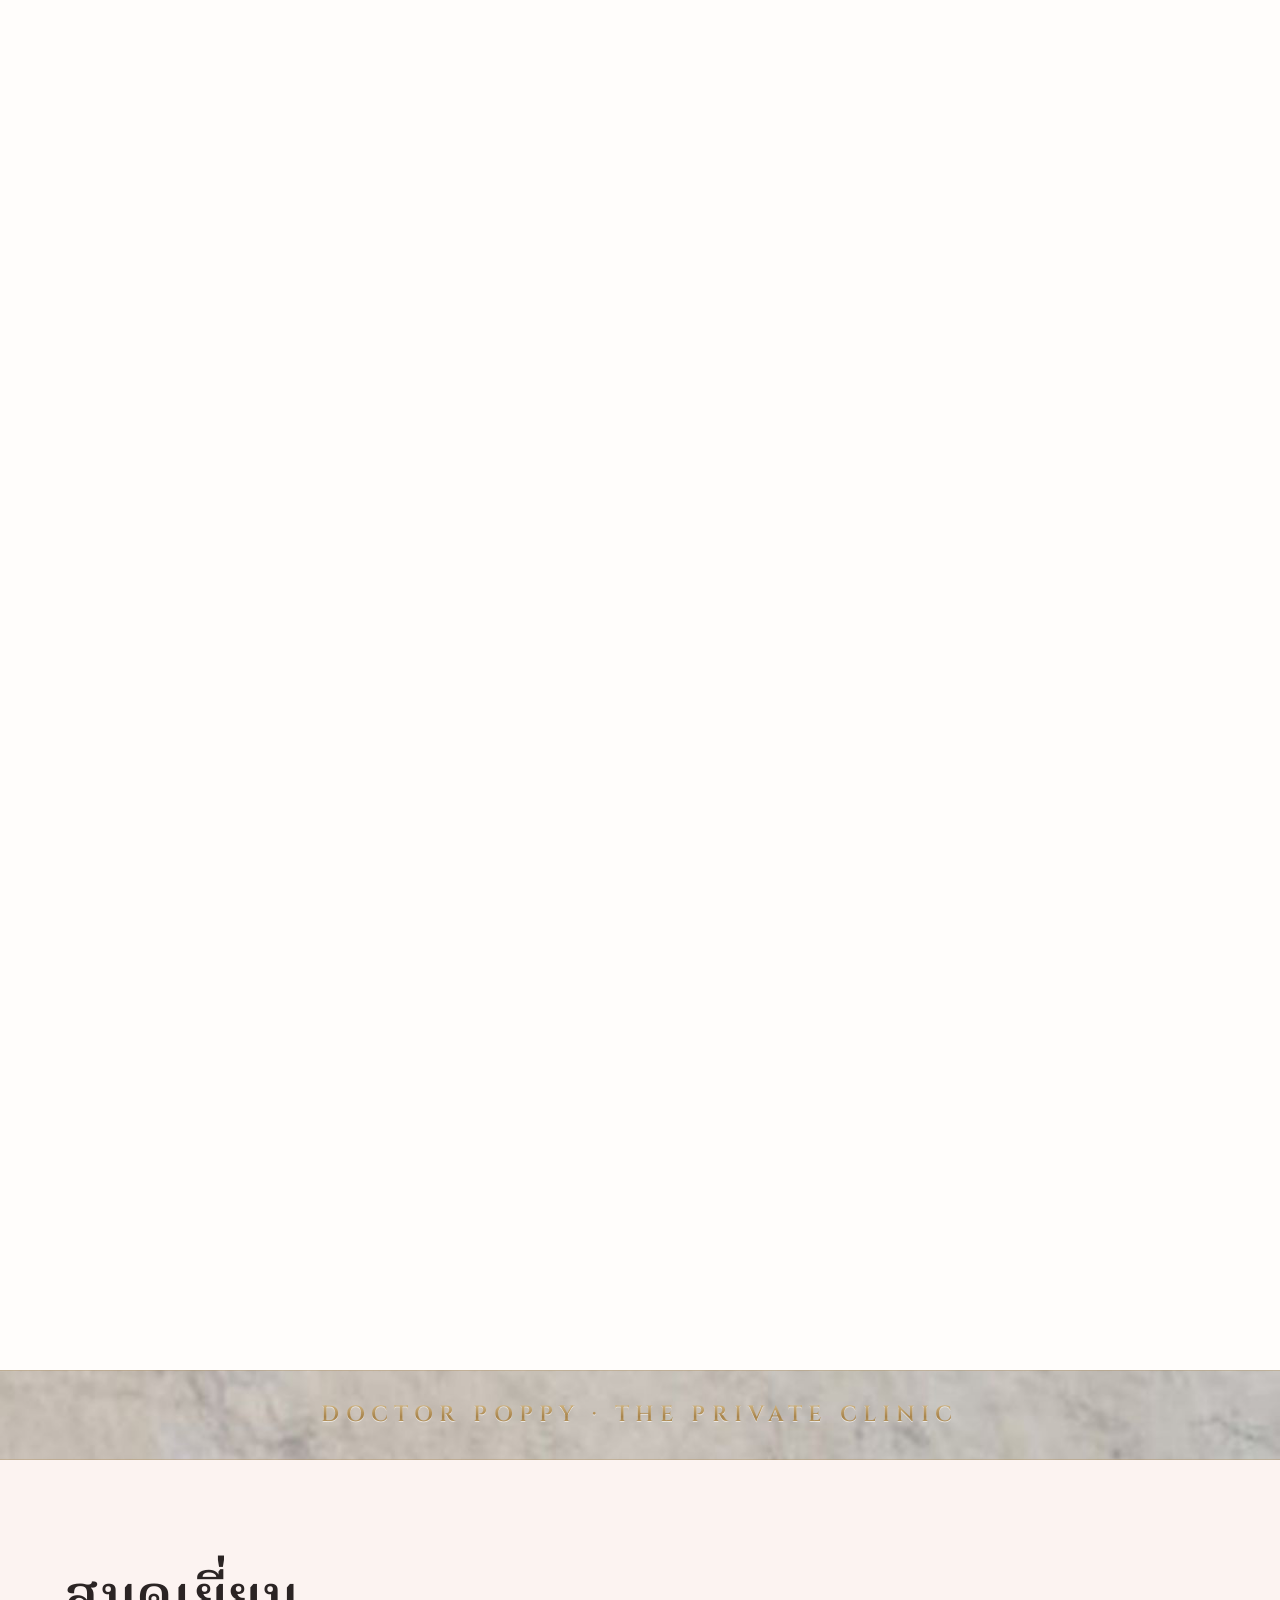
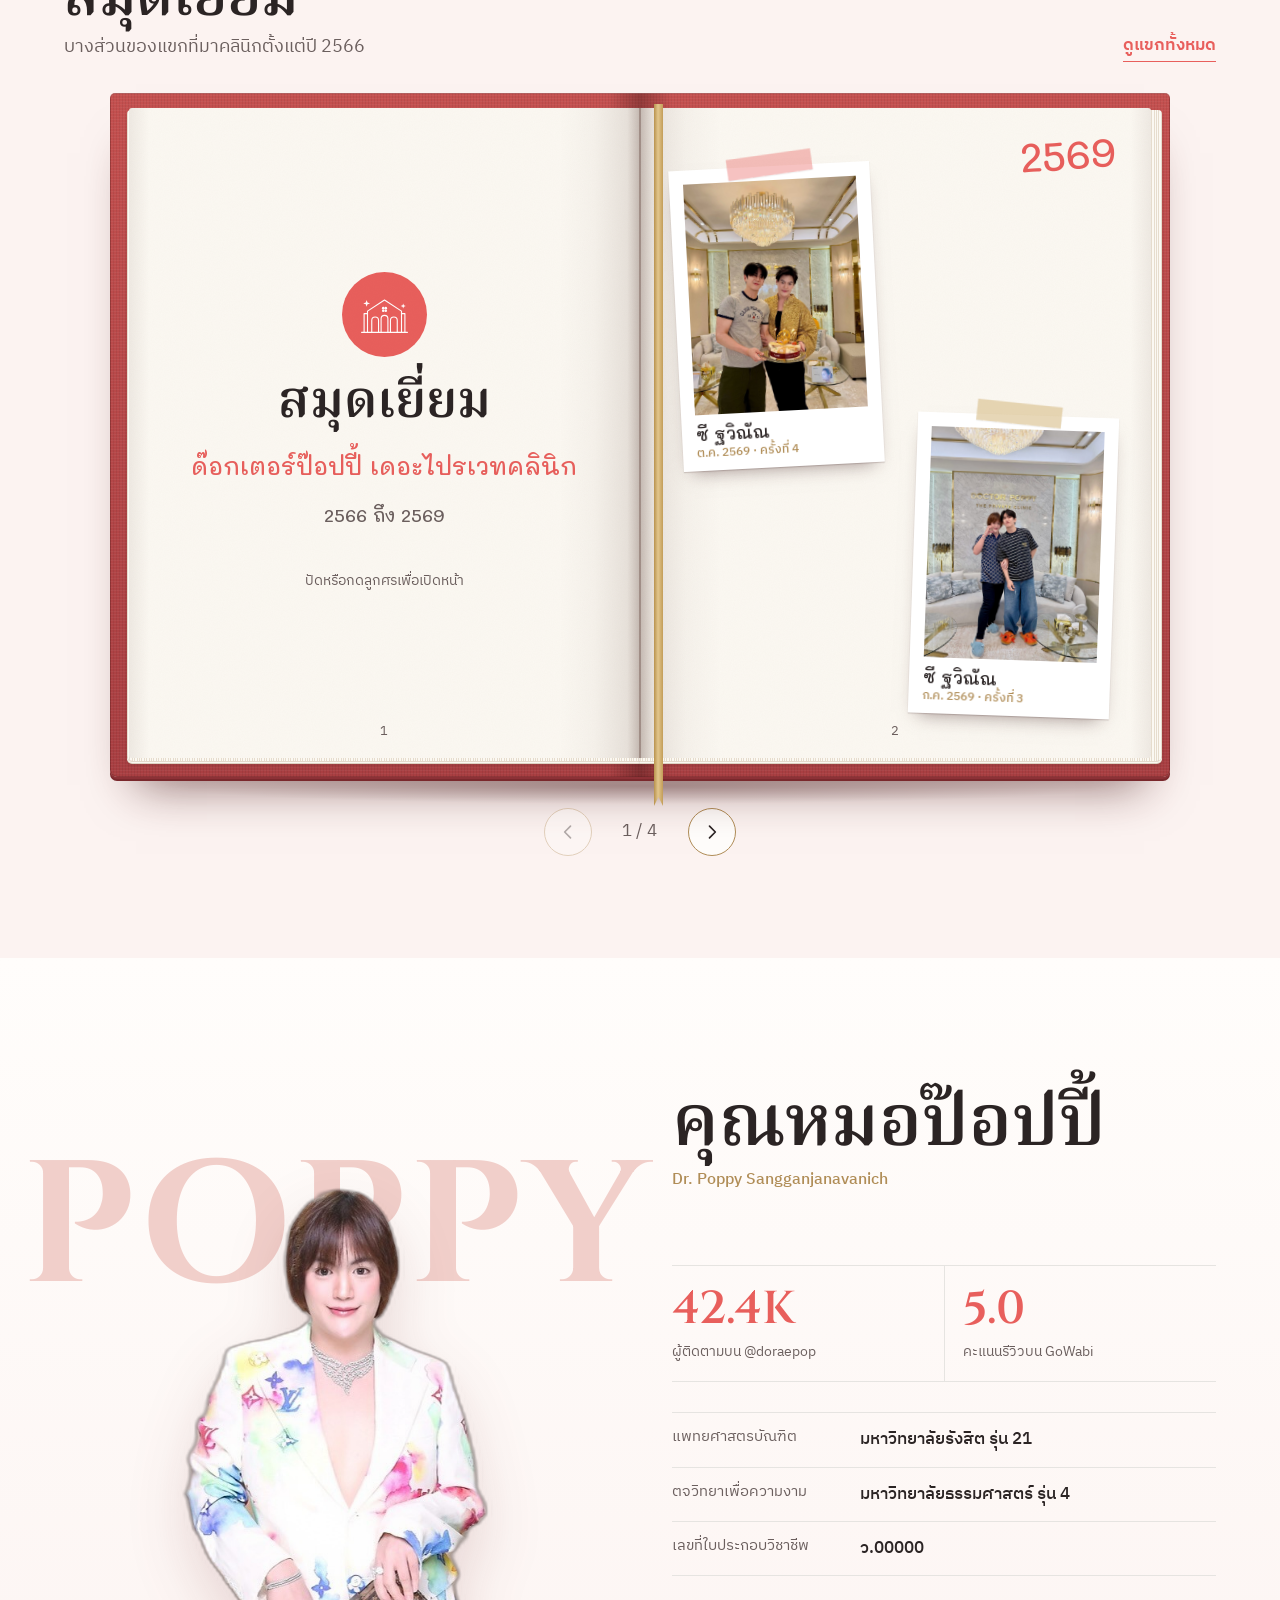
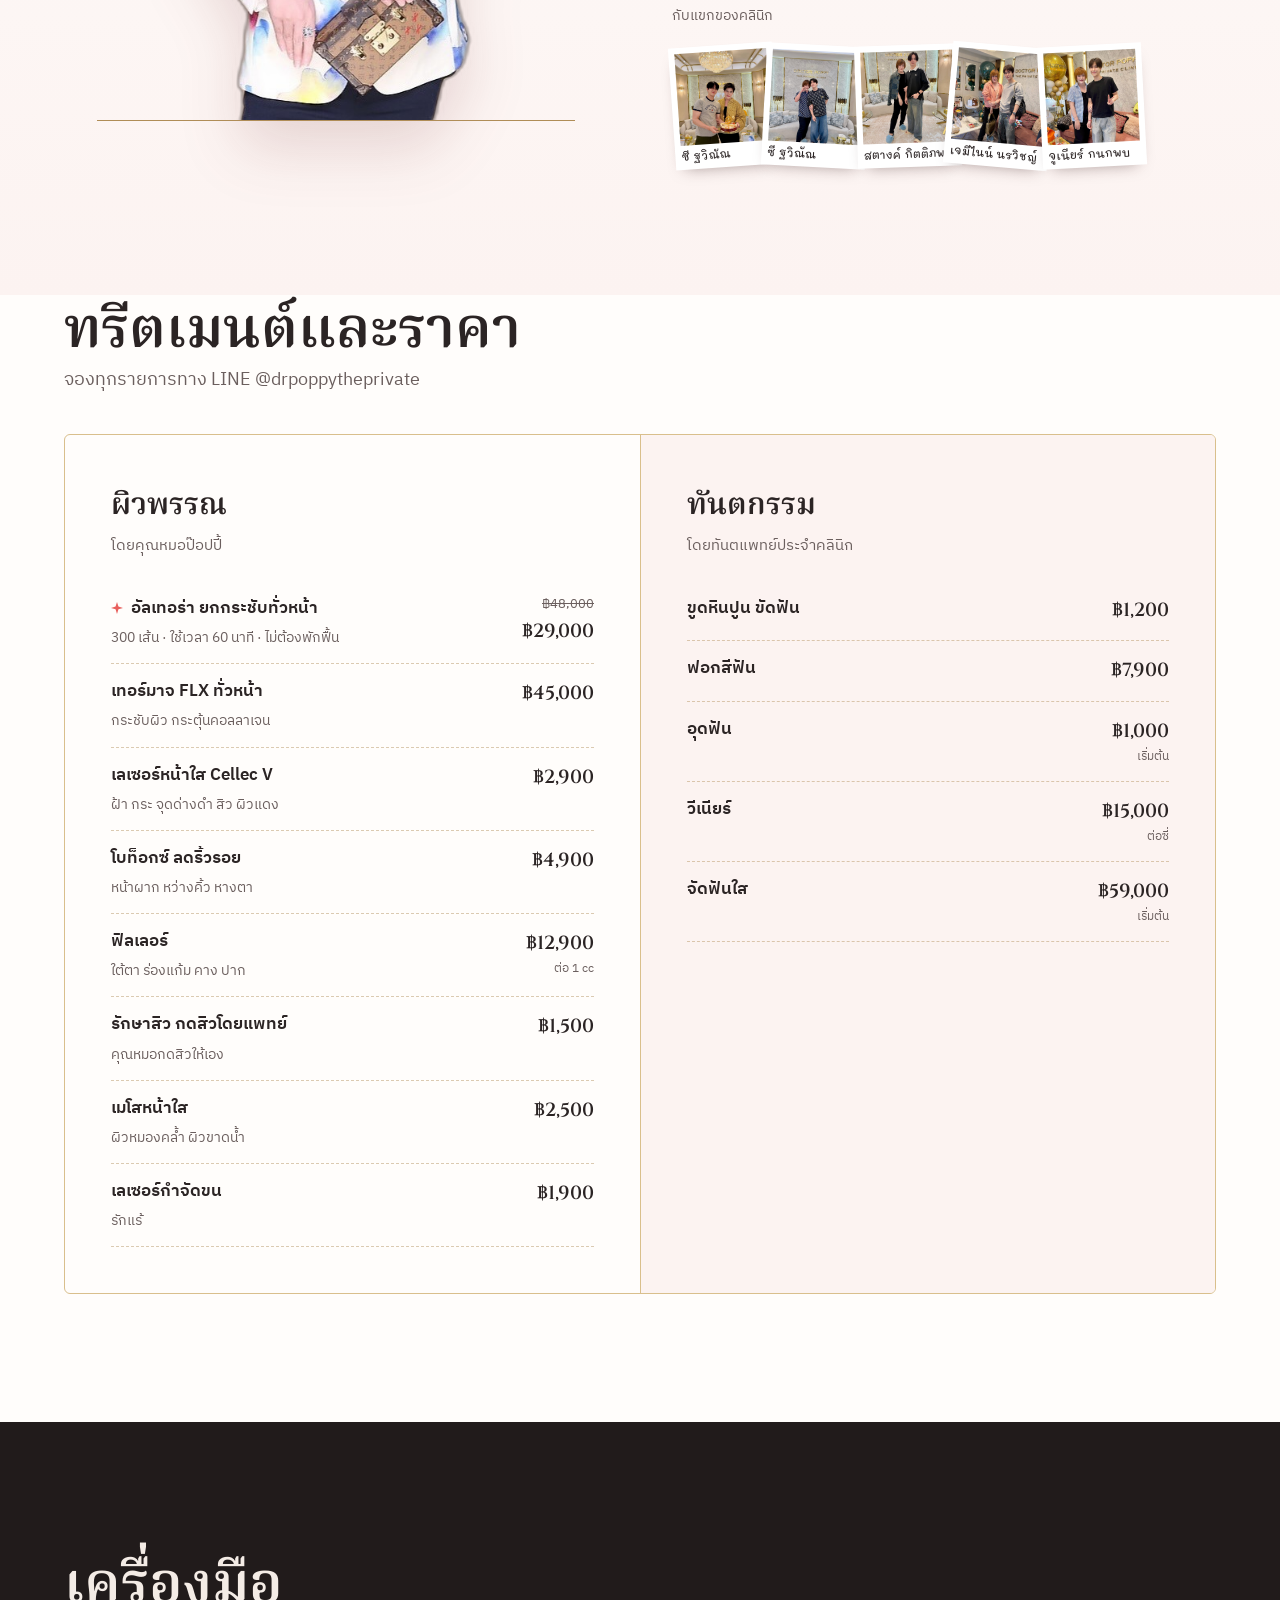
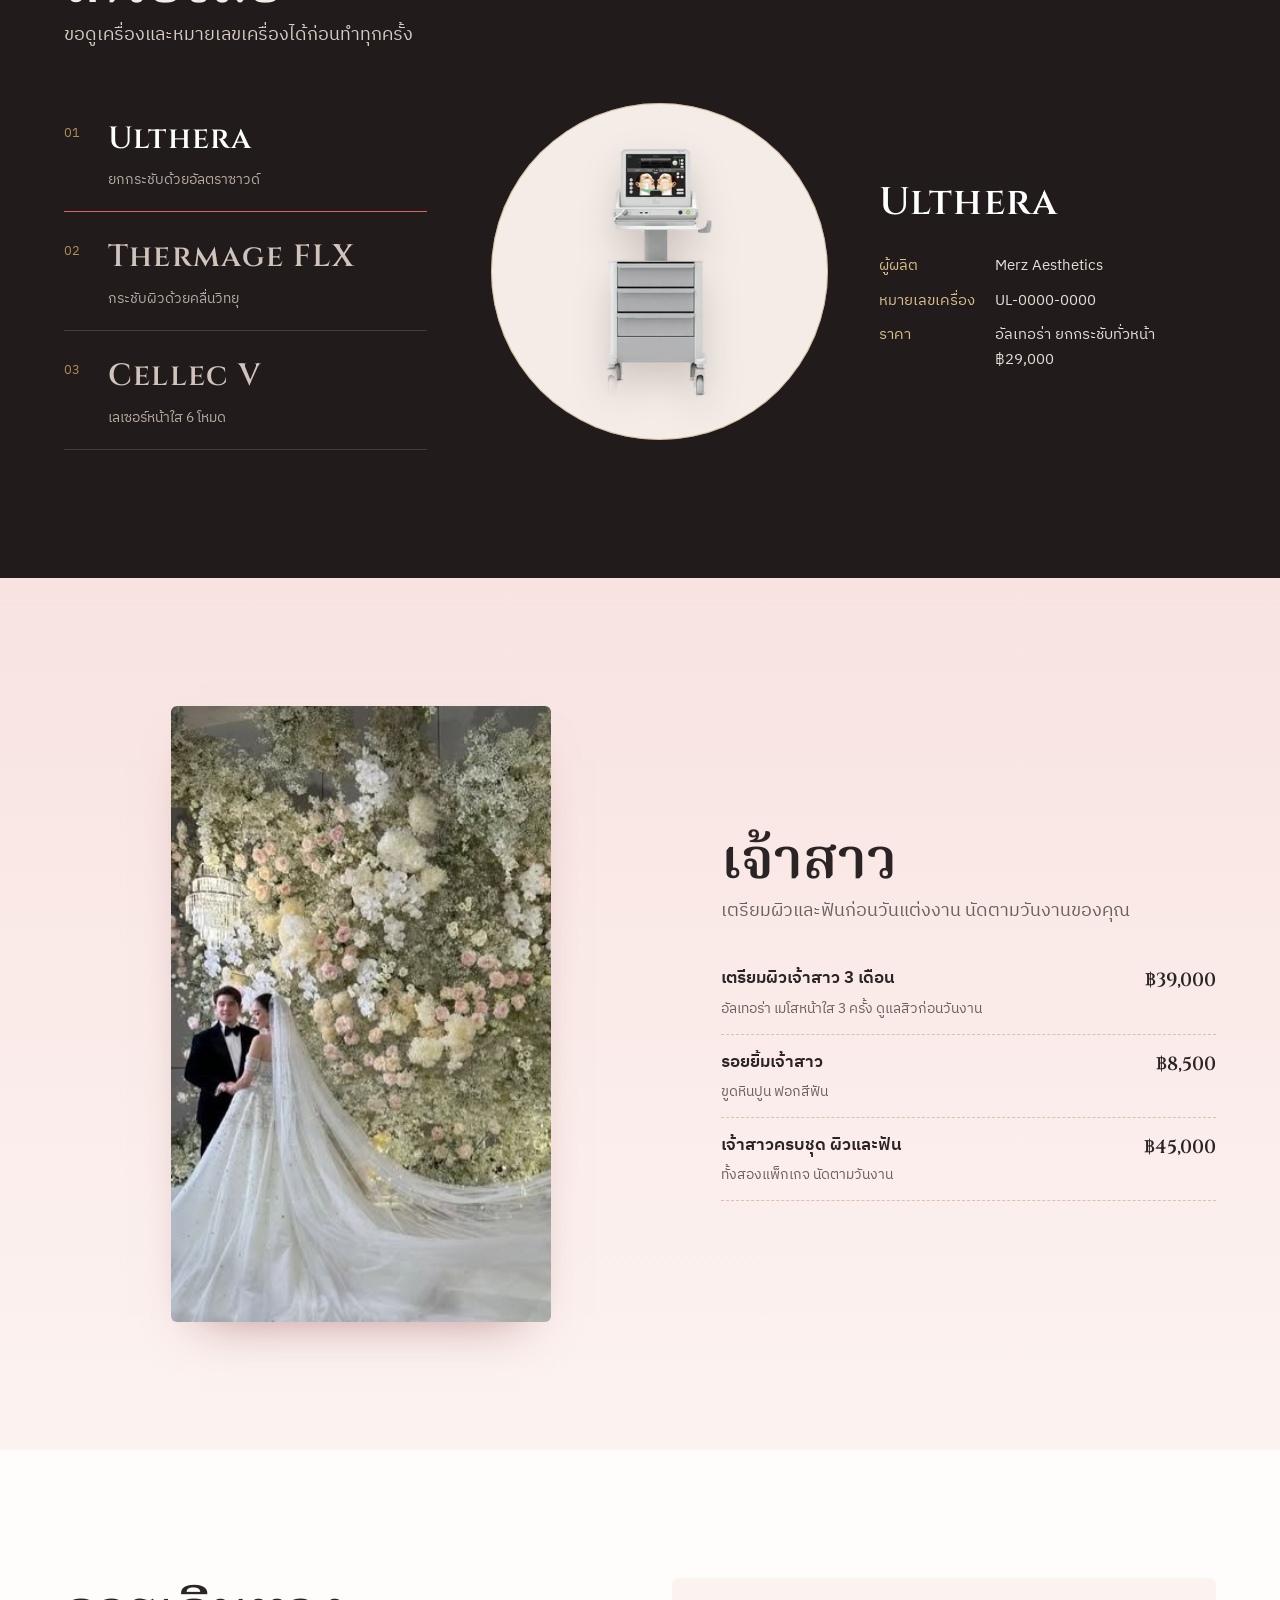
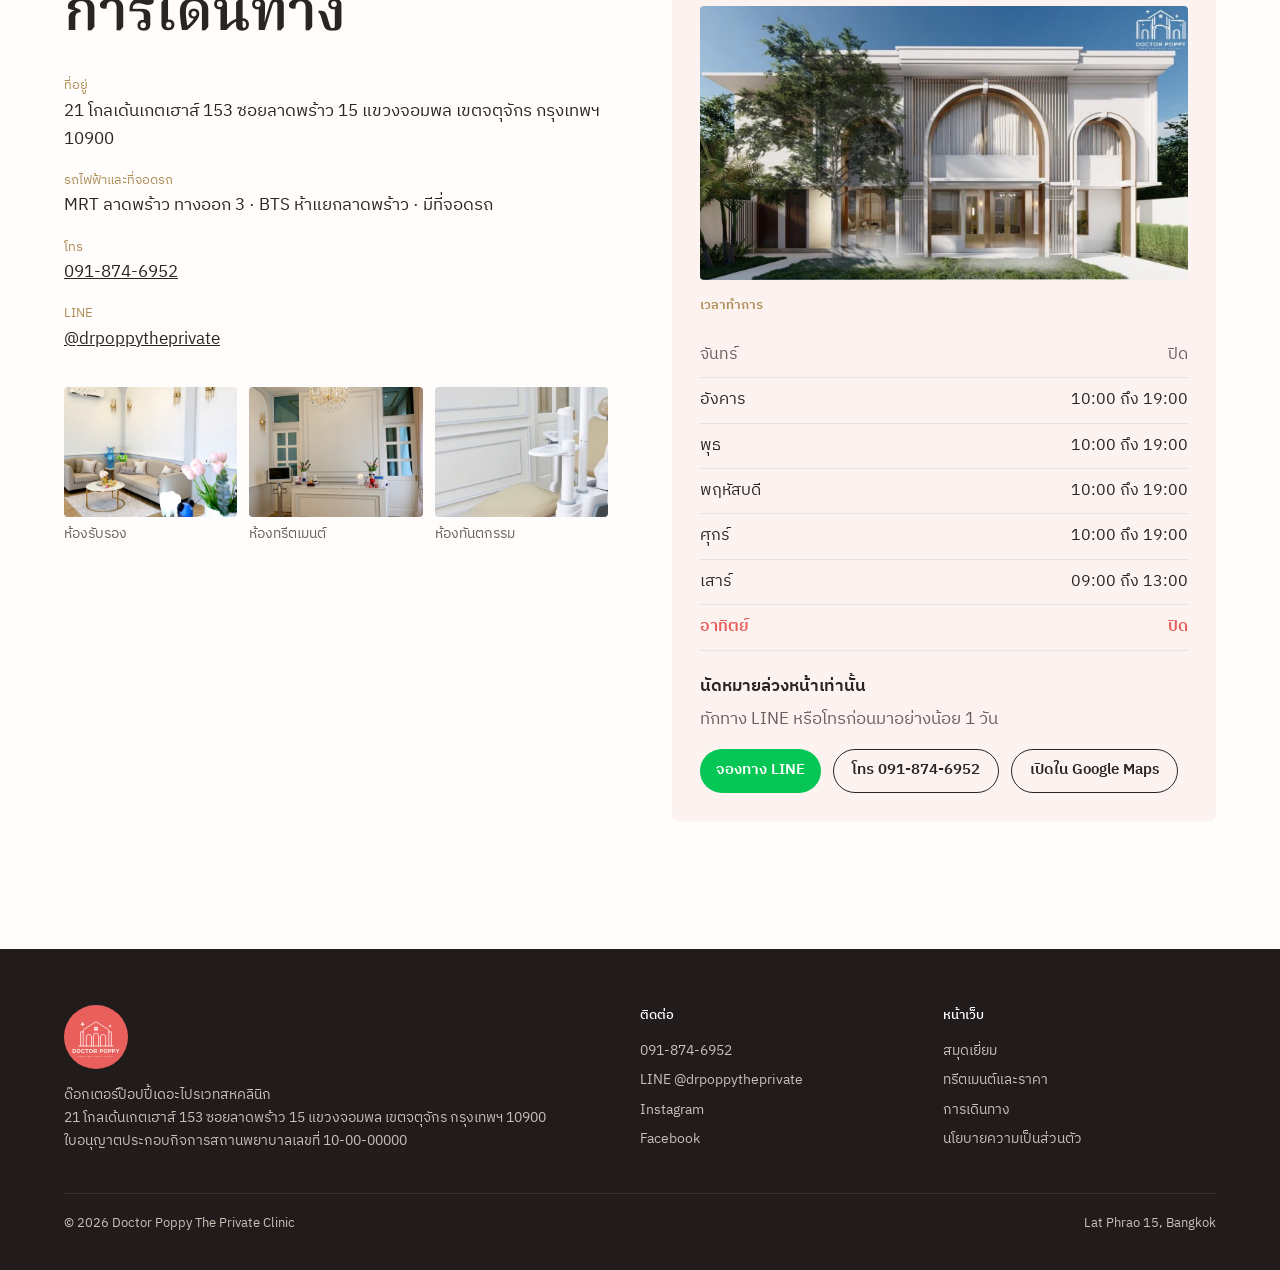
==== commit 2d7e73dd: "Copy: cut the second guest book sentence and unused guest-count strings Co-Authored-By: Claude Opus " ====
--- a/index.html
+++ b/index.html
@@ -10,10 +10,10 @@
 <meta property="og:description" content="คลินิกผิวพรรณและทันตกรรม ลาดพร้าว 15 นัดหมายล่วงหน้าทาง LINE">
 <meta property="og:image" content="assets/og.jpg">
 <meta name="theme-color" content="#E85F5C">
-<link rel="icon" href="assets/logo-mark.svg?v=20261125r" type="image/svg+xml">
+<link rel="icon" href="assets/logo-mark.svg?v=20261125s" type="image/svg+xml">
 <link rel="preload" href="fonts/cinzel-latin-700-normal.woff2" as="font" type="font/woff2" crossorigin>
 <script>document.documentElement.classList.add("js")</script>
-<link rel="stylesheet" href="css/site.css?v=20261125r">
+<link rel="stylesheet" href="css/site.css?v=20261125s">
 <script type="application/ld+json">
 {"@context":"https://schema.org","@type":"MedicalClinic","name":"Doctor Poppy The Private Clinic","alternateName":"ด๊อกเตอร์ป๊อปปี้เดอะไปรเวทสหคลินิก","telephone":"+66918746952","address":{"@type":"PostalAddress","streetAddress":"21 Golden Gate House, 153 Lat Phrao 15 Alley","addressLocality":"Chatuchak","addressRegion":"Bangkok","postalCode":"10900","addressCountry":"TH"},"medicalSpecialty":["Dermatology","Dentistry"],"sameAs":["https://www.instagram.com/doctorpoppytheprivate/","https://www.facebook.com/doctorpoppytheprivate/"],"openingHoursSpecification":[{"@type":"OpeningHoursSpecification","dayOfWeek":["Tuesday","Wednesday","Thursday","Friday"],"opens":"10:00","closes":"19:00"},{"@type":"OpeningHoursSpecification","dayOfWeek":"Saturday","opens":"09:00","closes":"13:00"}]}
 </script>
@@ -21,7 +21,7 @@
 <body>
 
 <header class="top" id="top">
-  <a class="brand" href="./"><img src="assets/logo-mark.svg?v=20261125r" alt="" width="42" height="42"><span>DOCTOR POPPY<small>THE PRIVATE CLINIC</small></span></a>
+  <a class="brand" href="./"><img src="assets/logo-mark.svg?v=20261125s" alt="" width="42" height="42"><span>DOCTOR POPPY<small>THE PRIVATE CLINIC</small></span></a>
   <nav id="nav" aria-label="Main">
     <a href="#guests" data-pv="assets/guests/sea-tawinan-2026-07.jpg" data-i18n="nav.guests">สมุดเยี่ยม</a>
     <a href="#doctor" data-pv="assets/doctor/poppy.jpg" data-i18n="nav.doctor">คุณหมอป๊อปปี้</a>
@@ -181,7 +181,7 @@
 <footer>
   <div class="cols">
     <div>
-      <img src="assets/logo.svg?v=20261125r" alt="Doctor Poppy The Private Clinic" width="64" height="64">
+      <img src="assets/logo.svg?v=20261125s" alt="Doctor Poppy The Private Clinic" width="64" height="64">
       <p data-i18n="ft.name">ด๊อกเตอร์ป๊อปปี้เดอะไปรเวทสหคลินิก</p>
       <p data-i18n="vi.addr.v"></p>
       <p data-i18n="ft.licence"></p>
@@ -206,9 +206,9 @@
 
 <a class="btn-line float-line" href="https://lin.ee/mCqmXqk" target="_blank" rel="noopener"><span data-i18n="line">จองทาง LINE</span></a>
 
-<script src="js/i18n.js?v=20261125r"></script>
-<script src="data/guests.js?v=20261125r"></script>
-<script src="data/treatments.js?v=20261125r"></script>
-<script src="js/site.js?v=20261125r"></script>
+<script src="js/i18n.js?v=20261125s"></script>
+<script src="data/guests.js?v=20261125s"></script>
+<script src="data/treatments.js?v=20261125s"></script>
+<script src="js/site.js?v=20261125s"></script>
 </body>
 </html>
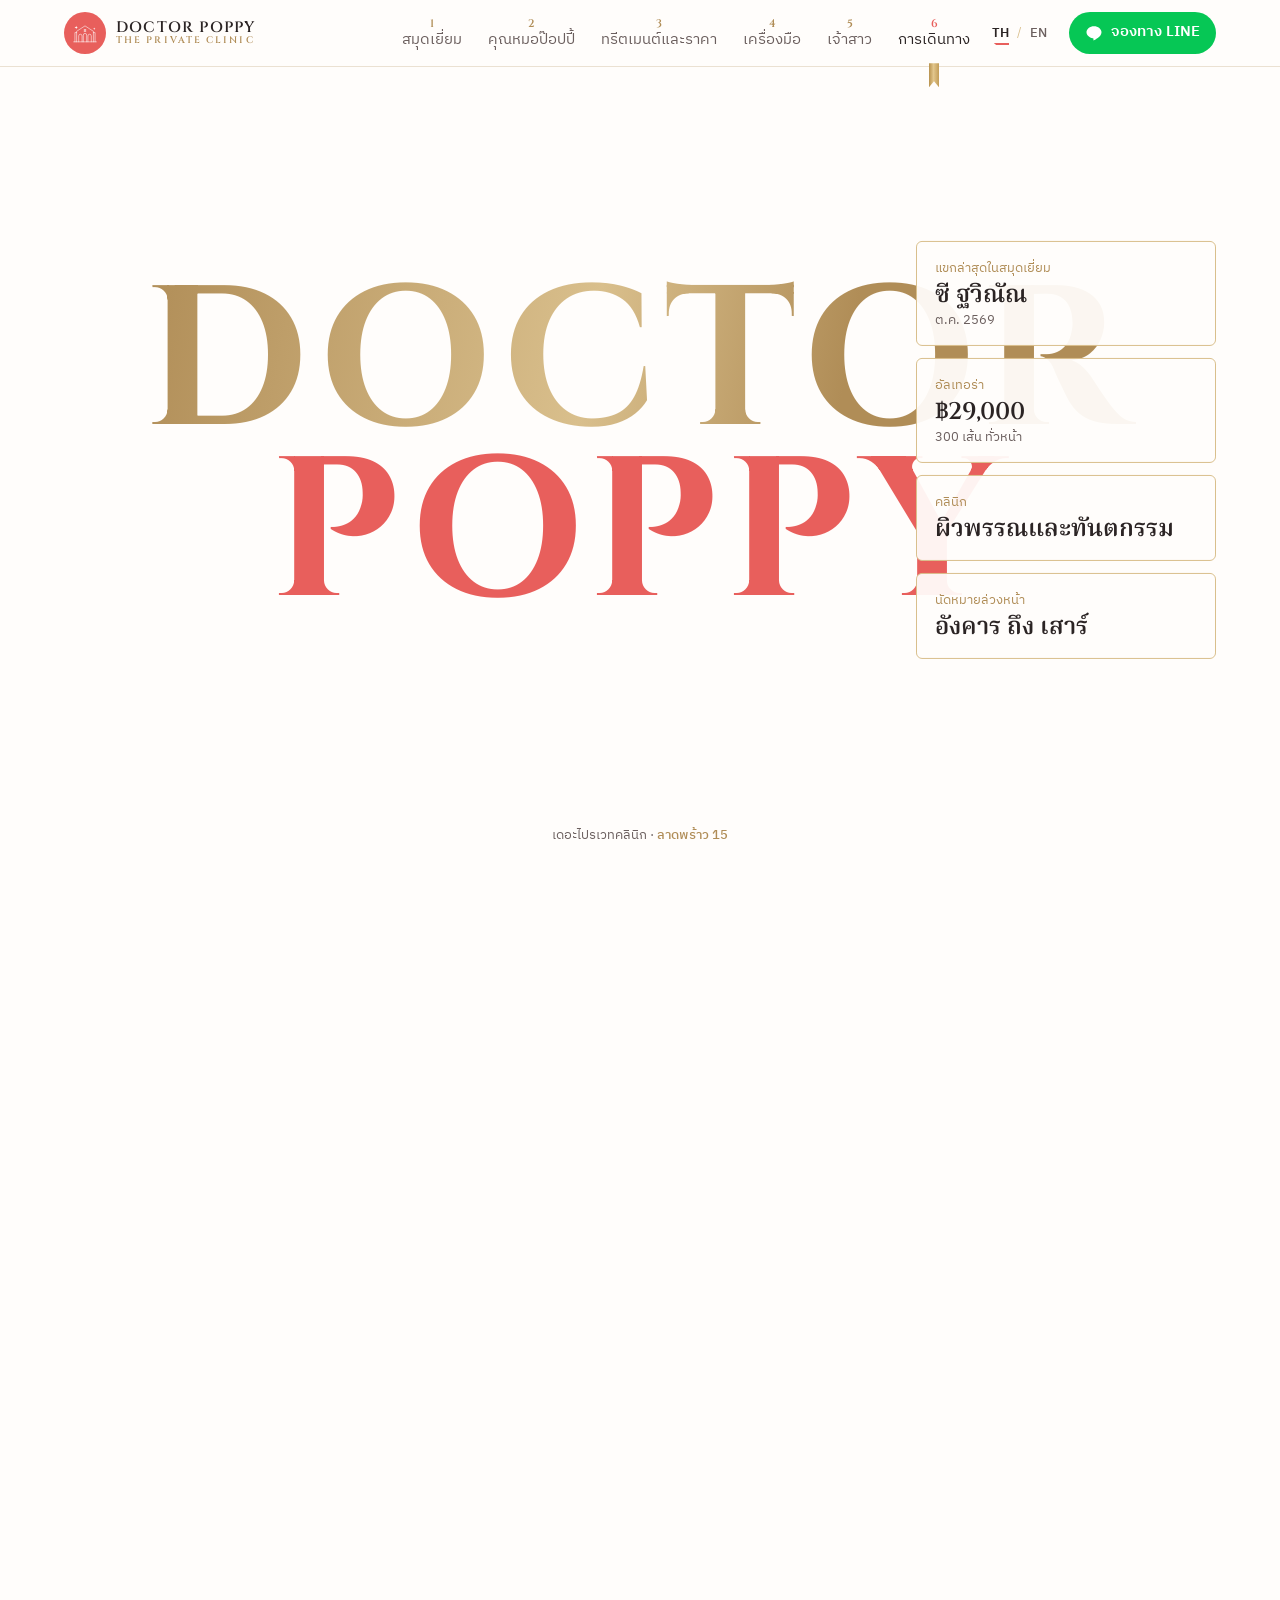
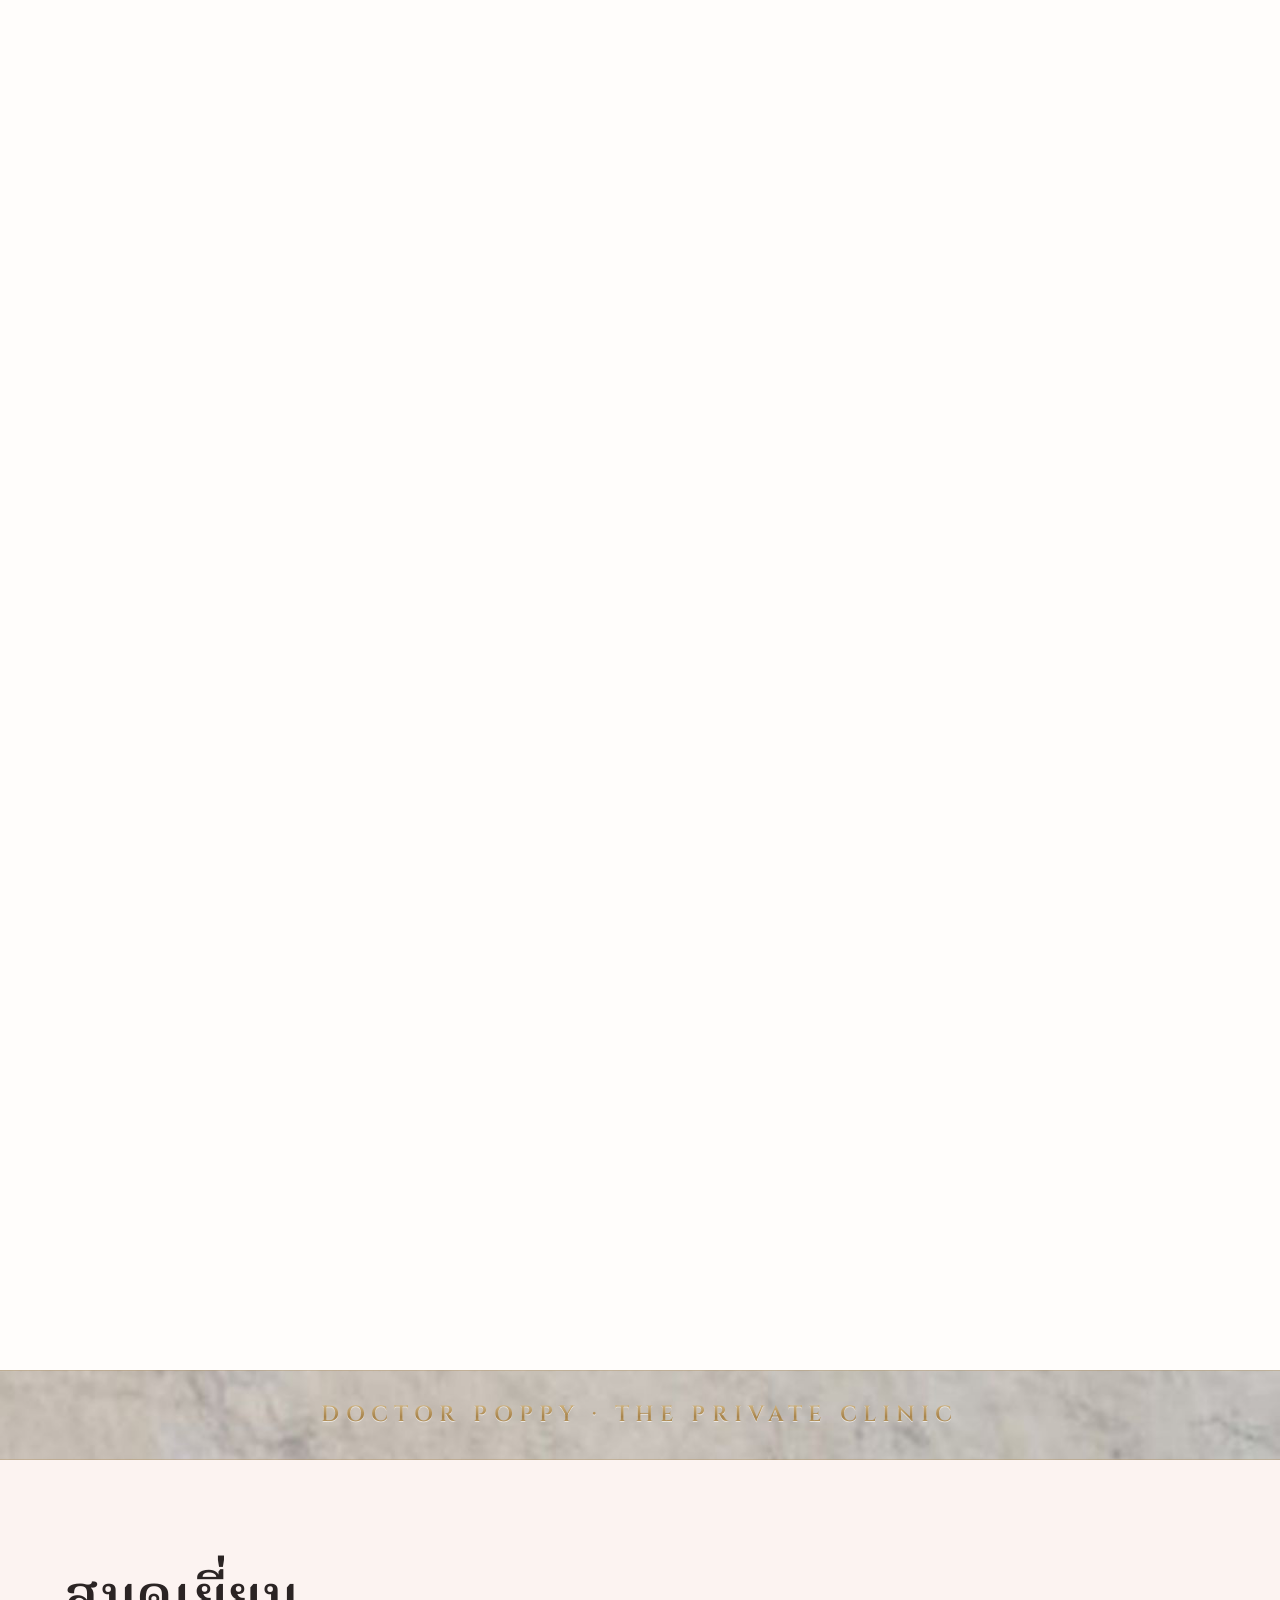
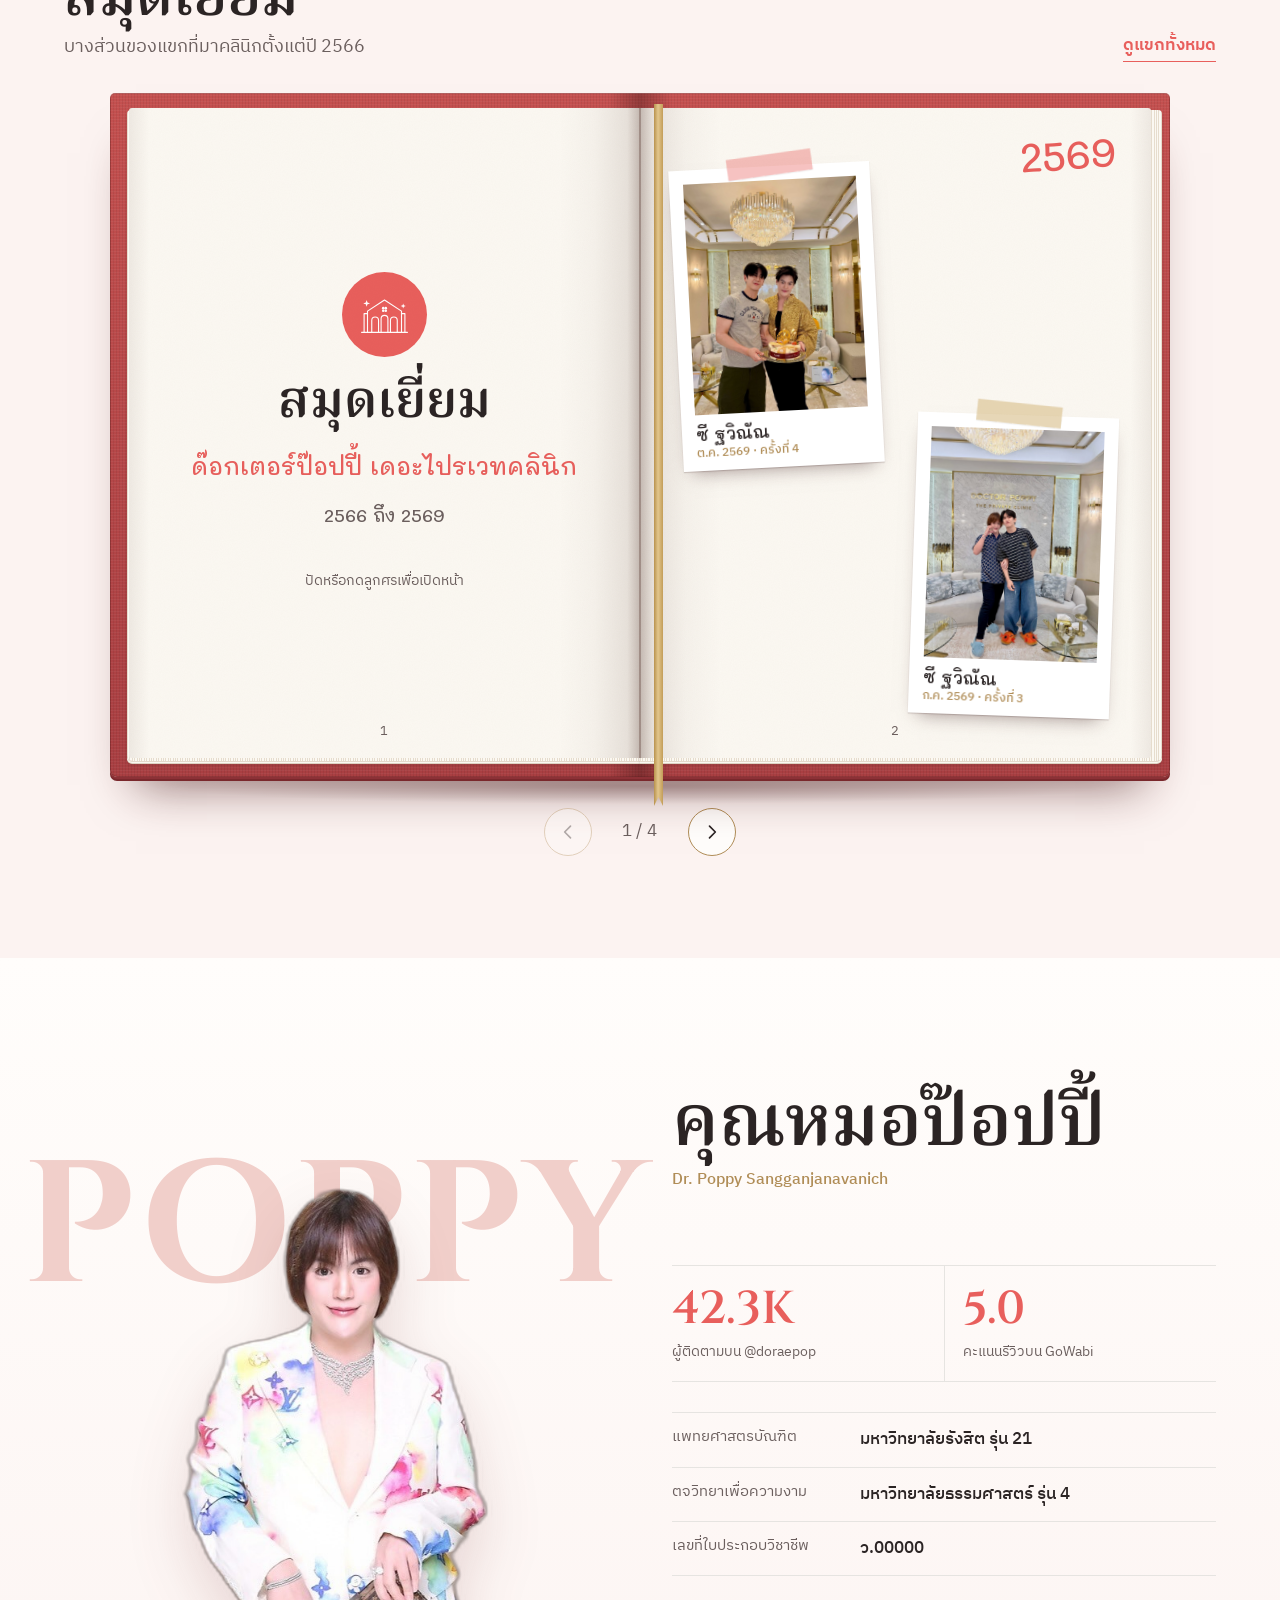
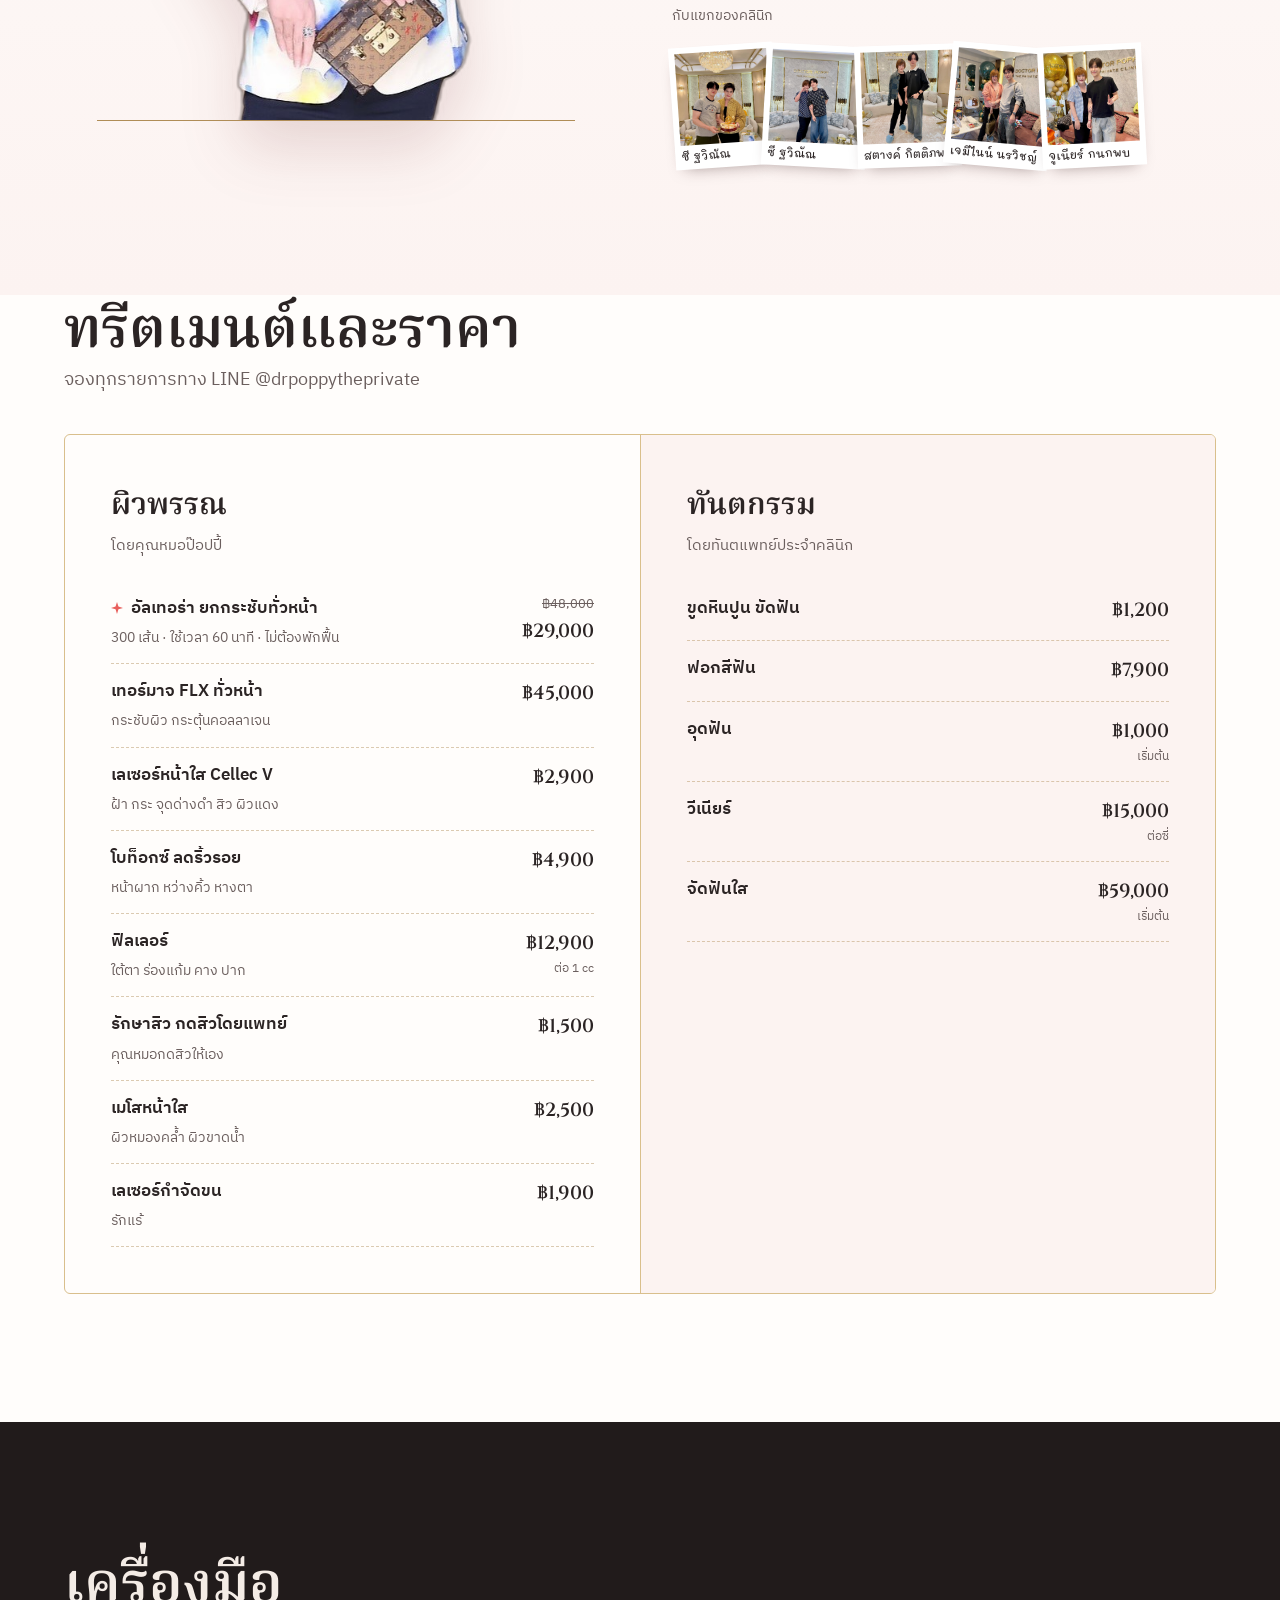
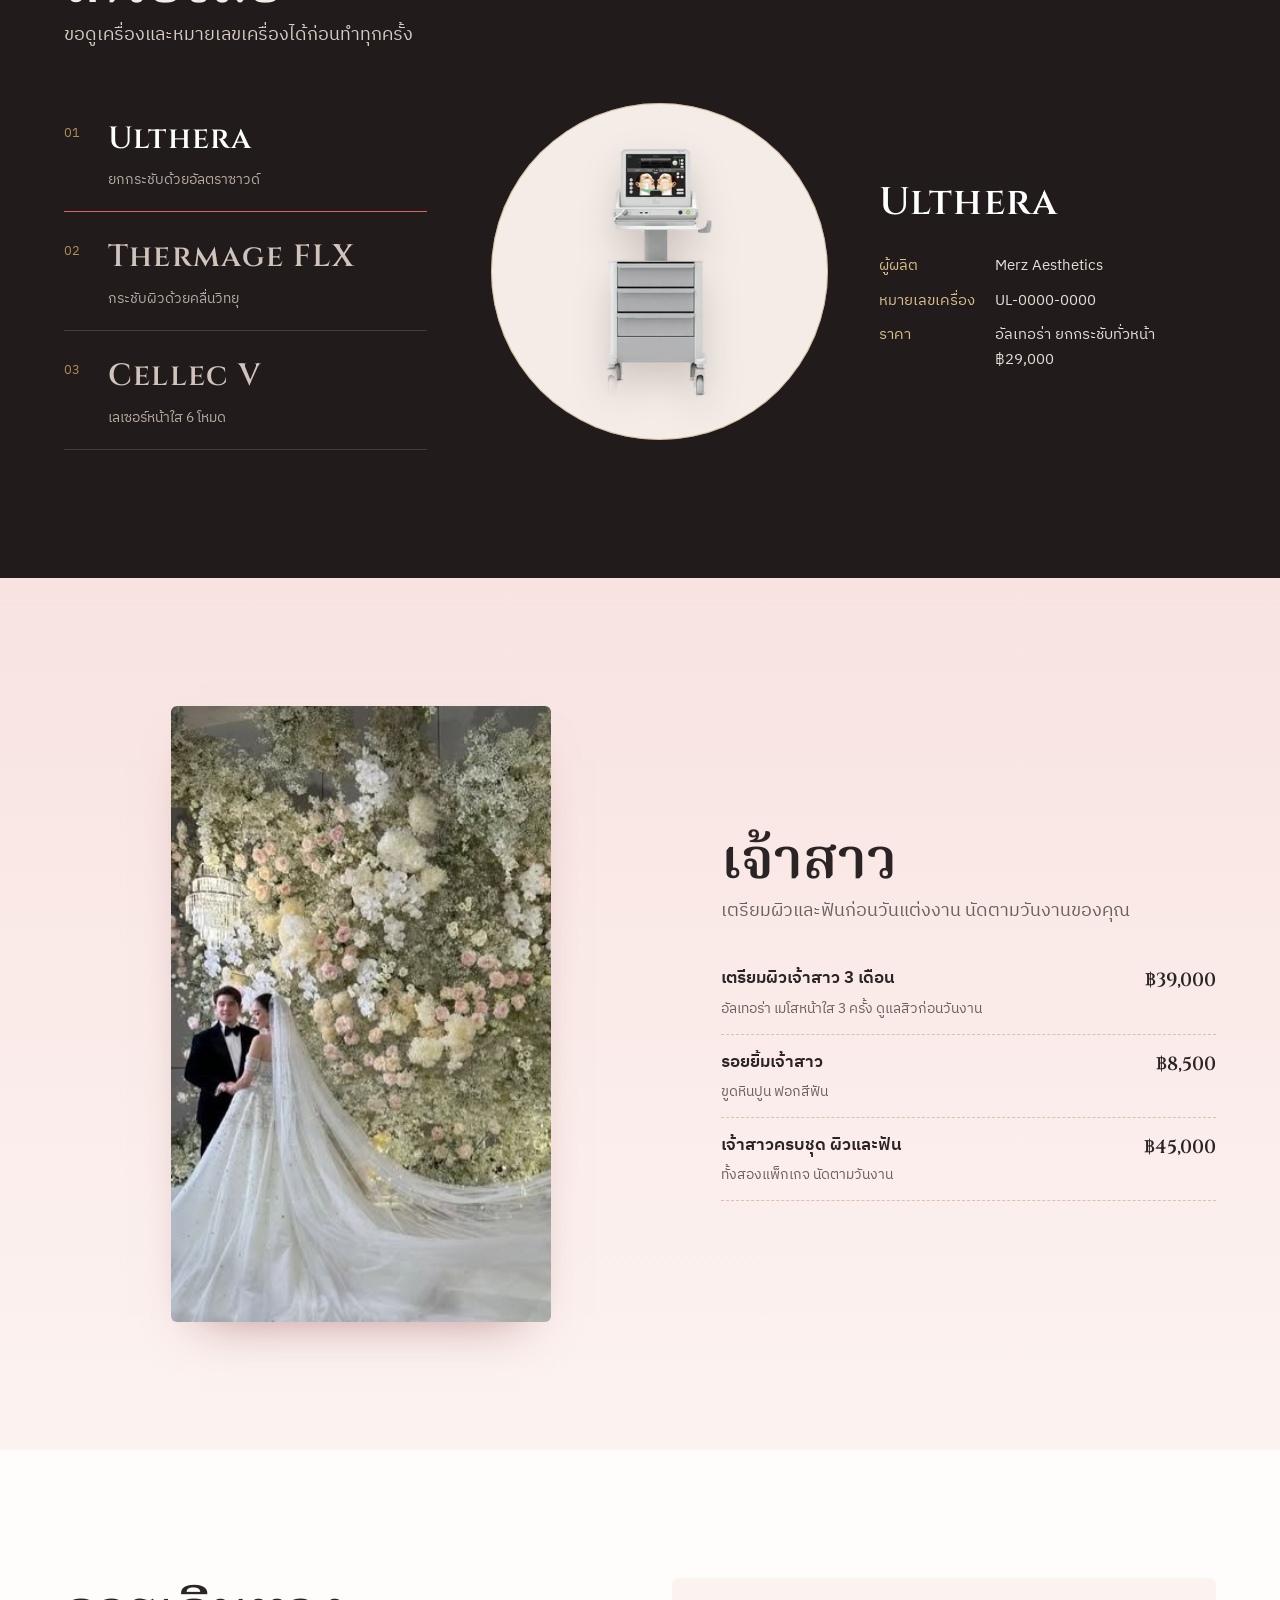
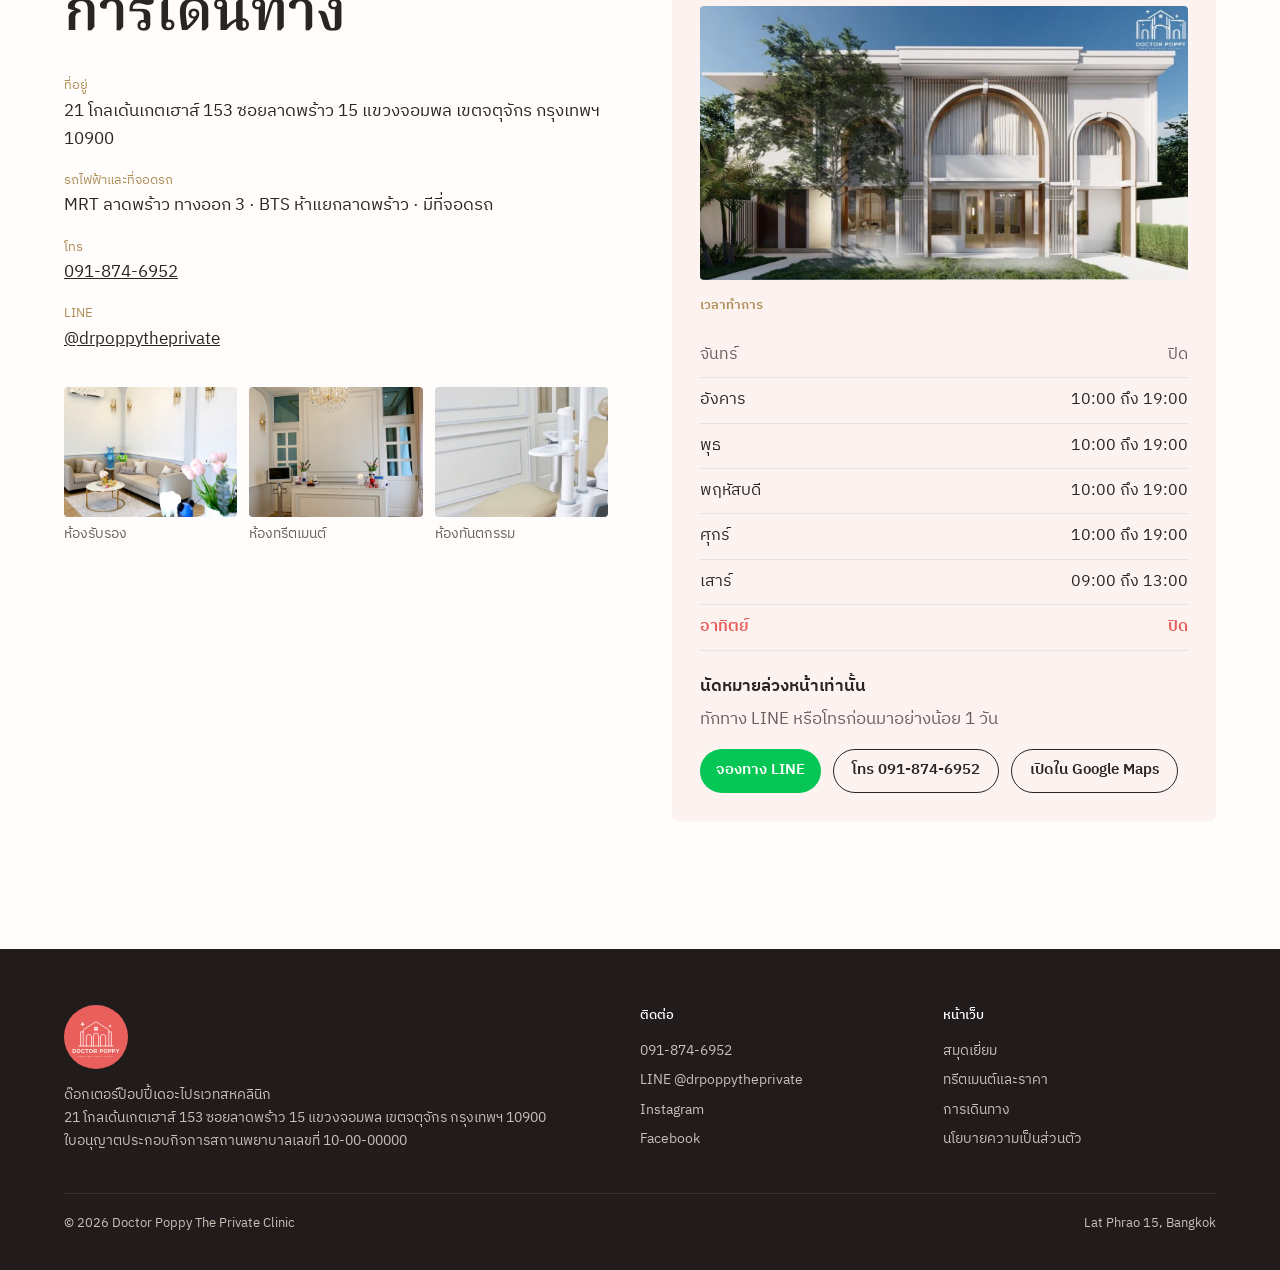
==== commit 5e9ac64a: "Fix: closed menu sheet was covering the page and catching clicks Co-Authored-By: Claude Opus 5.5 <no" ====
--- a/index.html
+++ b/index.html
@@ -10,10 +10,10 @@
 <meta property="og:description" content="คลินิกผิวพรรณและทันตกรรม ลาดพร้าว 15 นัดหมายล่วงหน้าทาง LINE">
 <meta property="og:image" content="assets/og.jpg">
 <meta name="theme-color" content="#E85F5C">
-<link rel="icon" href="assets/logo-mark.svg?v=20261125s" type="image/svg+xml">
+<link rel="icon" href="assets/logo-mark.svg?v=20261125t" type="image/svg+xml">
 <link rel="preload" href="fonts/cinzel-latin-700-normal.woff2" as="font" type="font/woff2" crossorigin>
 <script>document.documentElement.classList.add("js")</script>
-<link rel="stylesheet" href="css/site.css?v=20261125s">
+<link rel="stylesheet" href="css/site.css?v=20261125t">
 <script type="application/ld+json">
 {"@context":"https://schema.org","@type":"MedicalClinic","name":"Doctor Poppy The Private Clinic","alternateName":"ด๊อกเตอร์ป๊อปปี้เดอะไปรเวทสหคลินิก","telephone":"+66918746952","address":{"@type":"PostalAddress","streetAddress":"21 Golden Gate House, 153 Lat Phrao 15 Alley","addressLocality":"Chatuchak","addressRegion":"Bangkok","postalCode":"10900","addressCountry":"TH"},"medicalSpecialty":["Dermatology","Dentistry"],"sameAs":["https://www.instagram.com/doctorpoppytheprivate/","https://www.facebook.com/doctorpoppytheprivate/"],"openingHoursSpecification":[{"@type":"OpeningHoursSpecification","dayOfWeek":["Tuesday","Wednesday","Thursday","Friday"],"opens":"10:00","closes":"19:00"},{"@type":"OpeningHoursSpecification","dayOfWeek":"Saturday","opens":"09:00","closes":"13:00"}]}
 </script>
@@ -21,7 +21,7 @@
 <body>
 
 <header class="top" id="top">
-  <a class="brand" href="./"><img src="assets/logo-mark.svg?v=20261125s" alt="" width="42" height="42"><span>DOCTOR POPPY<small>THE PRIVATE CLINIC</small></span></a>
+  <a class="brand" href="./"><img src="assets/logo-mark.svg?v=20261125t" alt="" width="42" height="42"><span>DOCTOR POPPY<small>THE PRIVATE CLINIC</small></span></a>
   <nav id="nav" aria-label="Main">
     <a href="#guests" data-pv="assets/guests/sea-tawinan-2026-07.jpg" data-i18n="nav.guests">สมุดเยี่ยม</a>
     <a href="#doctor" data-pv="assets/doctor/poppy.jpg" data-i18n="nav.doctor">คุณหมอป๊อปปี้</a>
@@ -181,7 +181,7 @@
 <footer>
   <div class="cols">
     <div>
-      <img src="assets/logo.svg?v=20261125s" alt="Doctor Poppy The Private Clinic" width="64" height="64">
+      <img src="assets/logo.svg?v=20261125t" alt="Doctor Poppy The Private Clinic" width="64" height="64">
       <p data-i18n="ft.name">ด๊อกเตอร์ป๊อปปี้เดอะไปรเวทสหคลินิก</p>
       <p data-i18n="vi.addr.v"></p>
       <p data-i18n="ft.licence"></p>
@@ -206,9 +206,9 @@
 
 <a class="btn-line float-line" href="https://lin.ee/mCqmXqk" target="_blank" rel="noopener"><span data-i18n="line">จองทาง LINE</span></a>
 
-<script src="js/i18n.js?v=20261125s"></script>
-<script src="data/guests.js?v=20261125s"></script>
-<script src="data/treatments.js?v=20261125s"></script>
-<script src="js/site.js?v=20261125s"></script>
+<script src="js/i18n.js?v=20261125t"></script>
+<script src="data/guests.js?v=20261125t"></script>
+<script src="data/treatments.js?v=20261125t"></script>
+<script src="js/site.js?v=20261125t"></script>
 </body>
 </html>
--- a/css/site.css
+++ b/css/site.css
@@ -584,3 +584,6 @@
 .pg-more{position:absolute;left:8cqw;right:8cqw;top:42cqh;text-align:center;font-size:min(5cqw,4cqh);color:var(--coral);transform:rotate(-3deg);margin:0}
 .flipper.no-t{transition:none}
 .pg-more{left:7cqw;right:auto;width:44cqw;top:auto;bottom:15cqh;text-align:left;transform:rotate(-4deg)}
+/* the closed menu must never sit over the page */
+.sheet[hidden]{display:none}
+.sheet:not(.open){pointer-events:none}
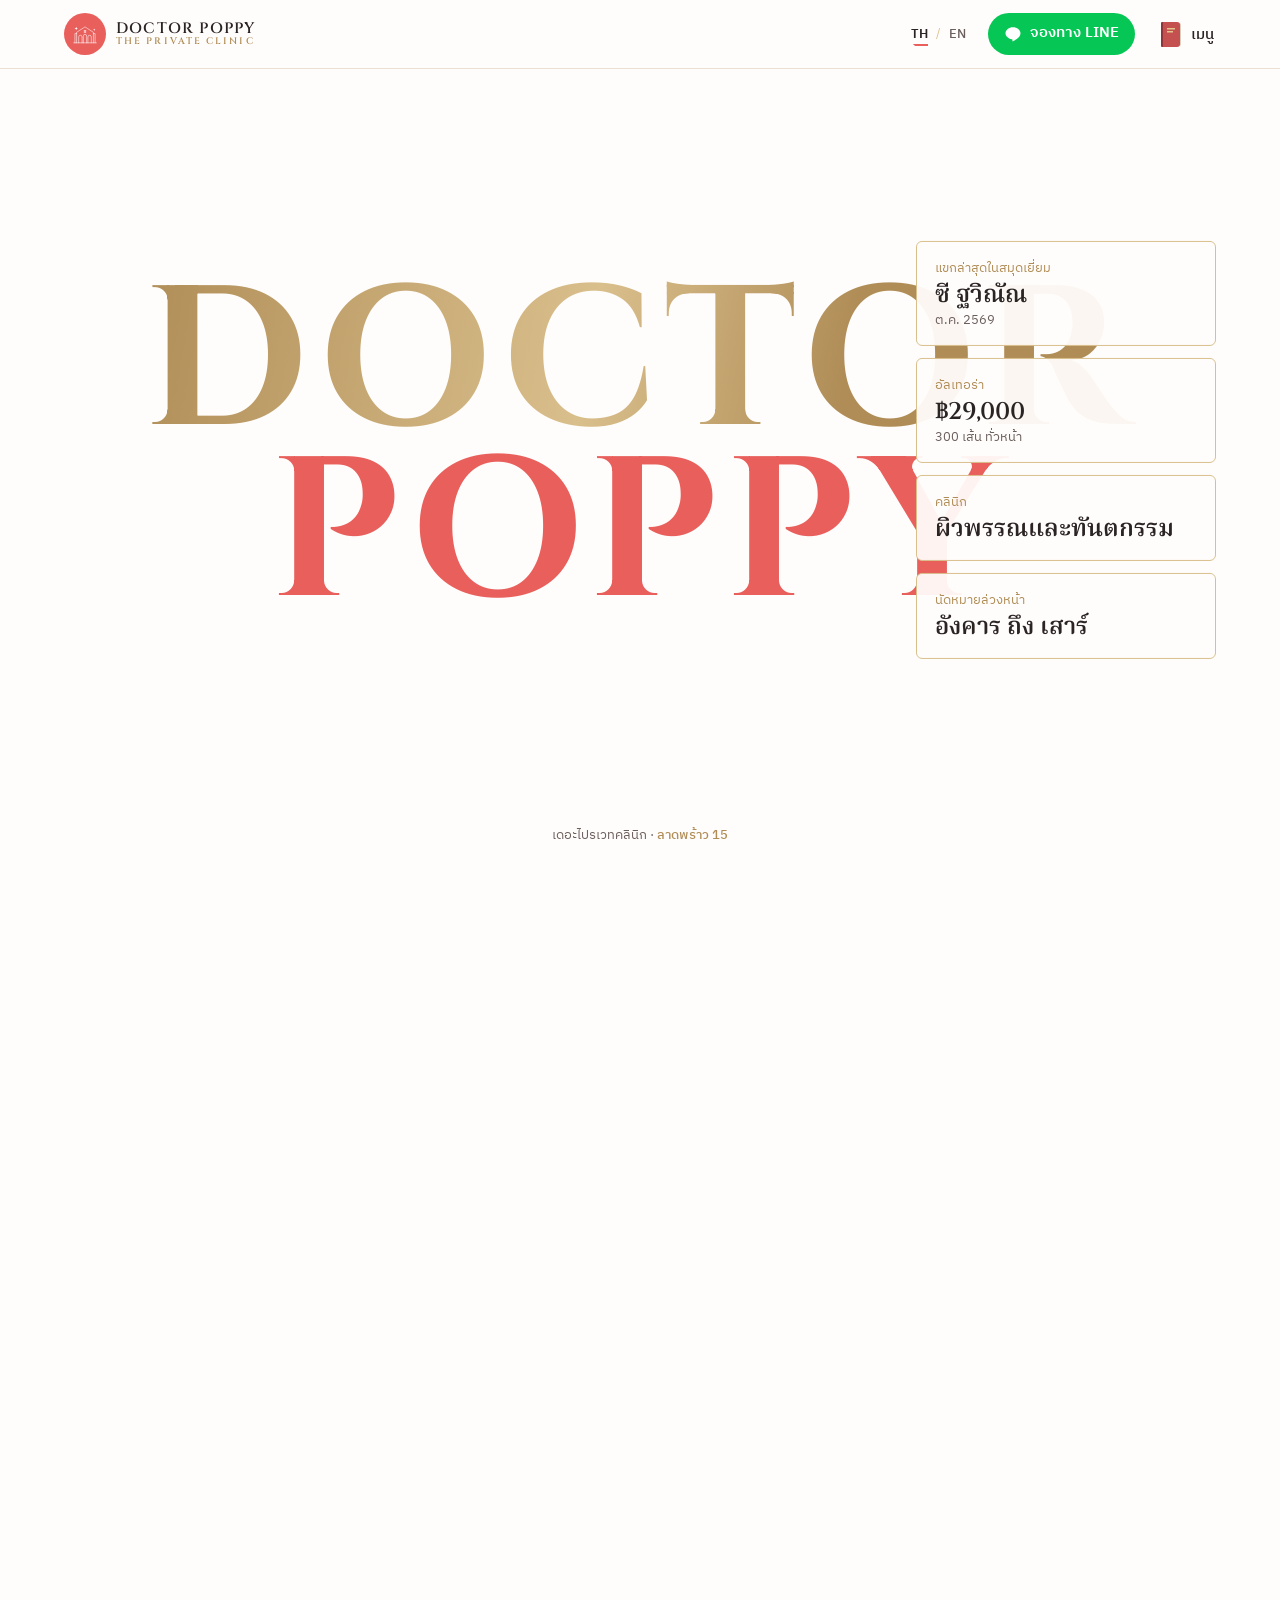
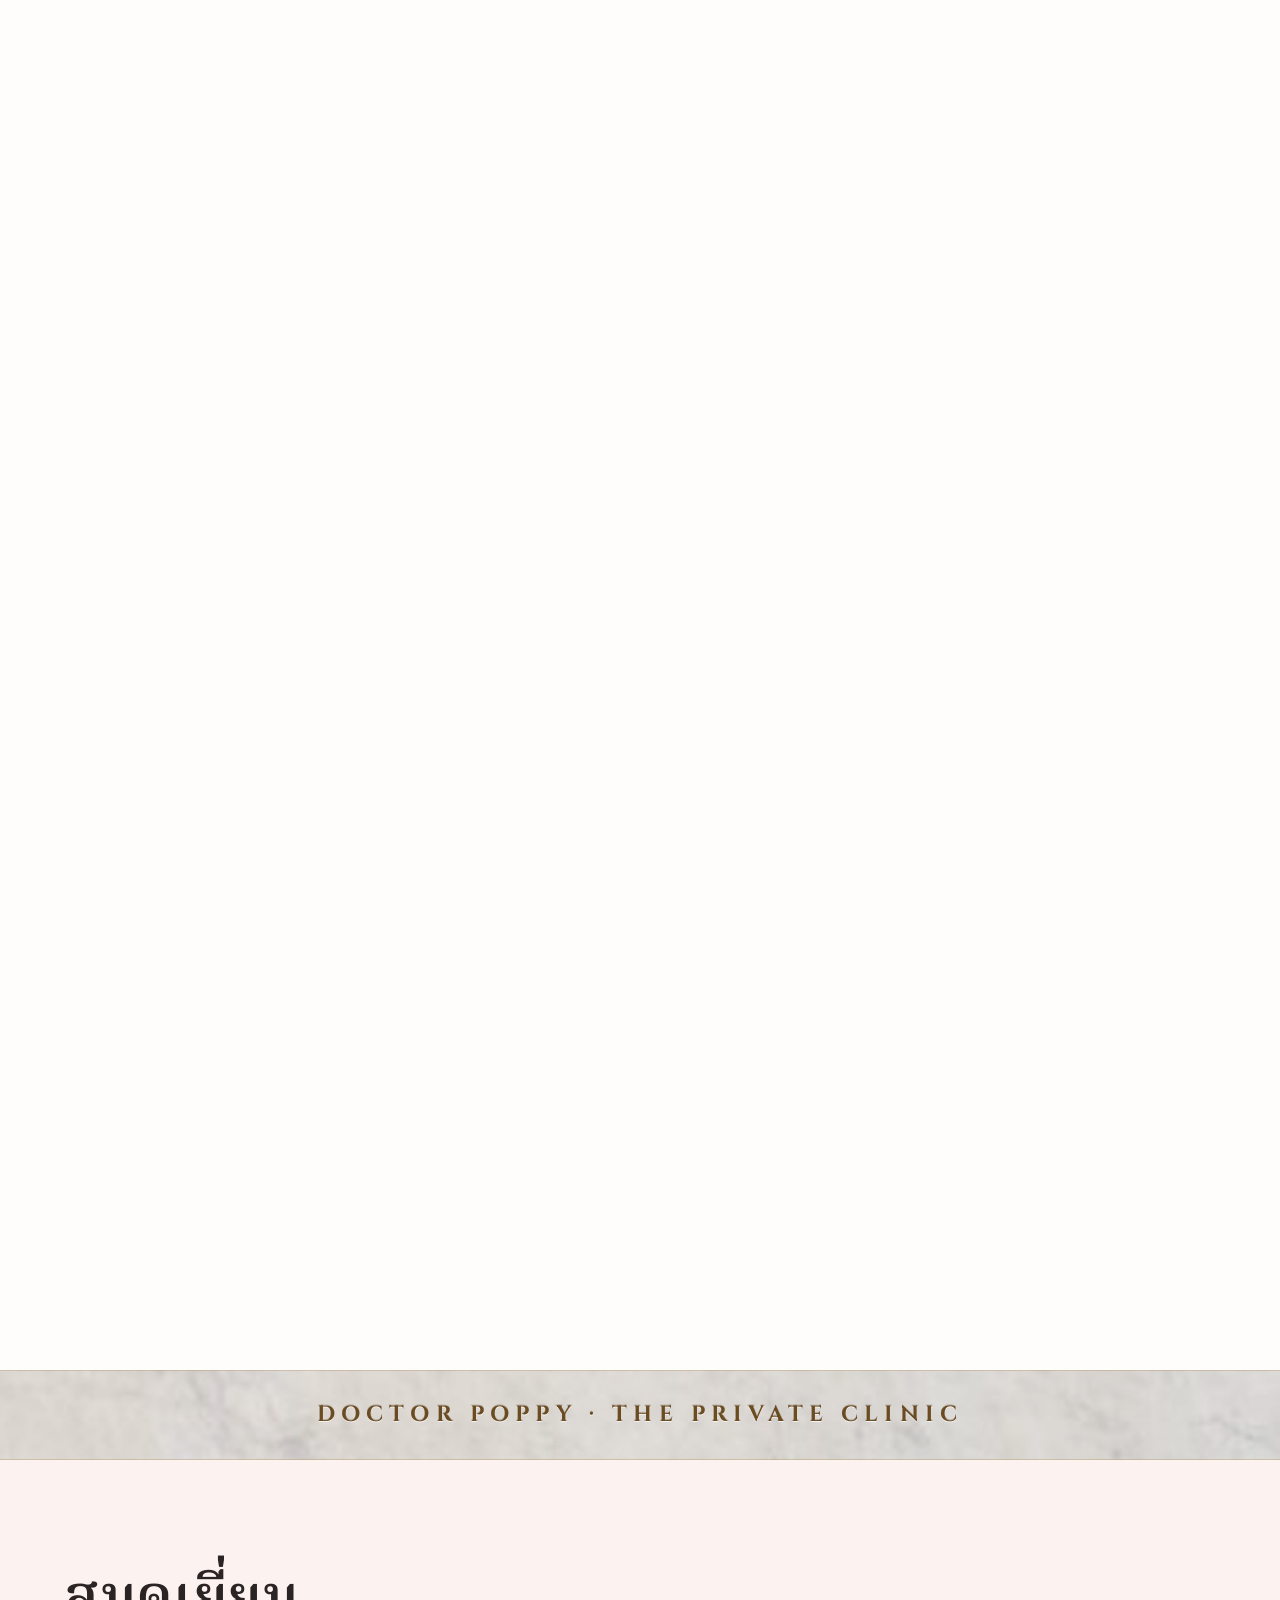
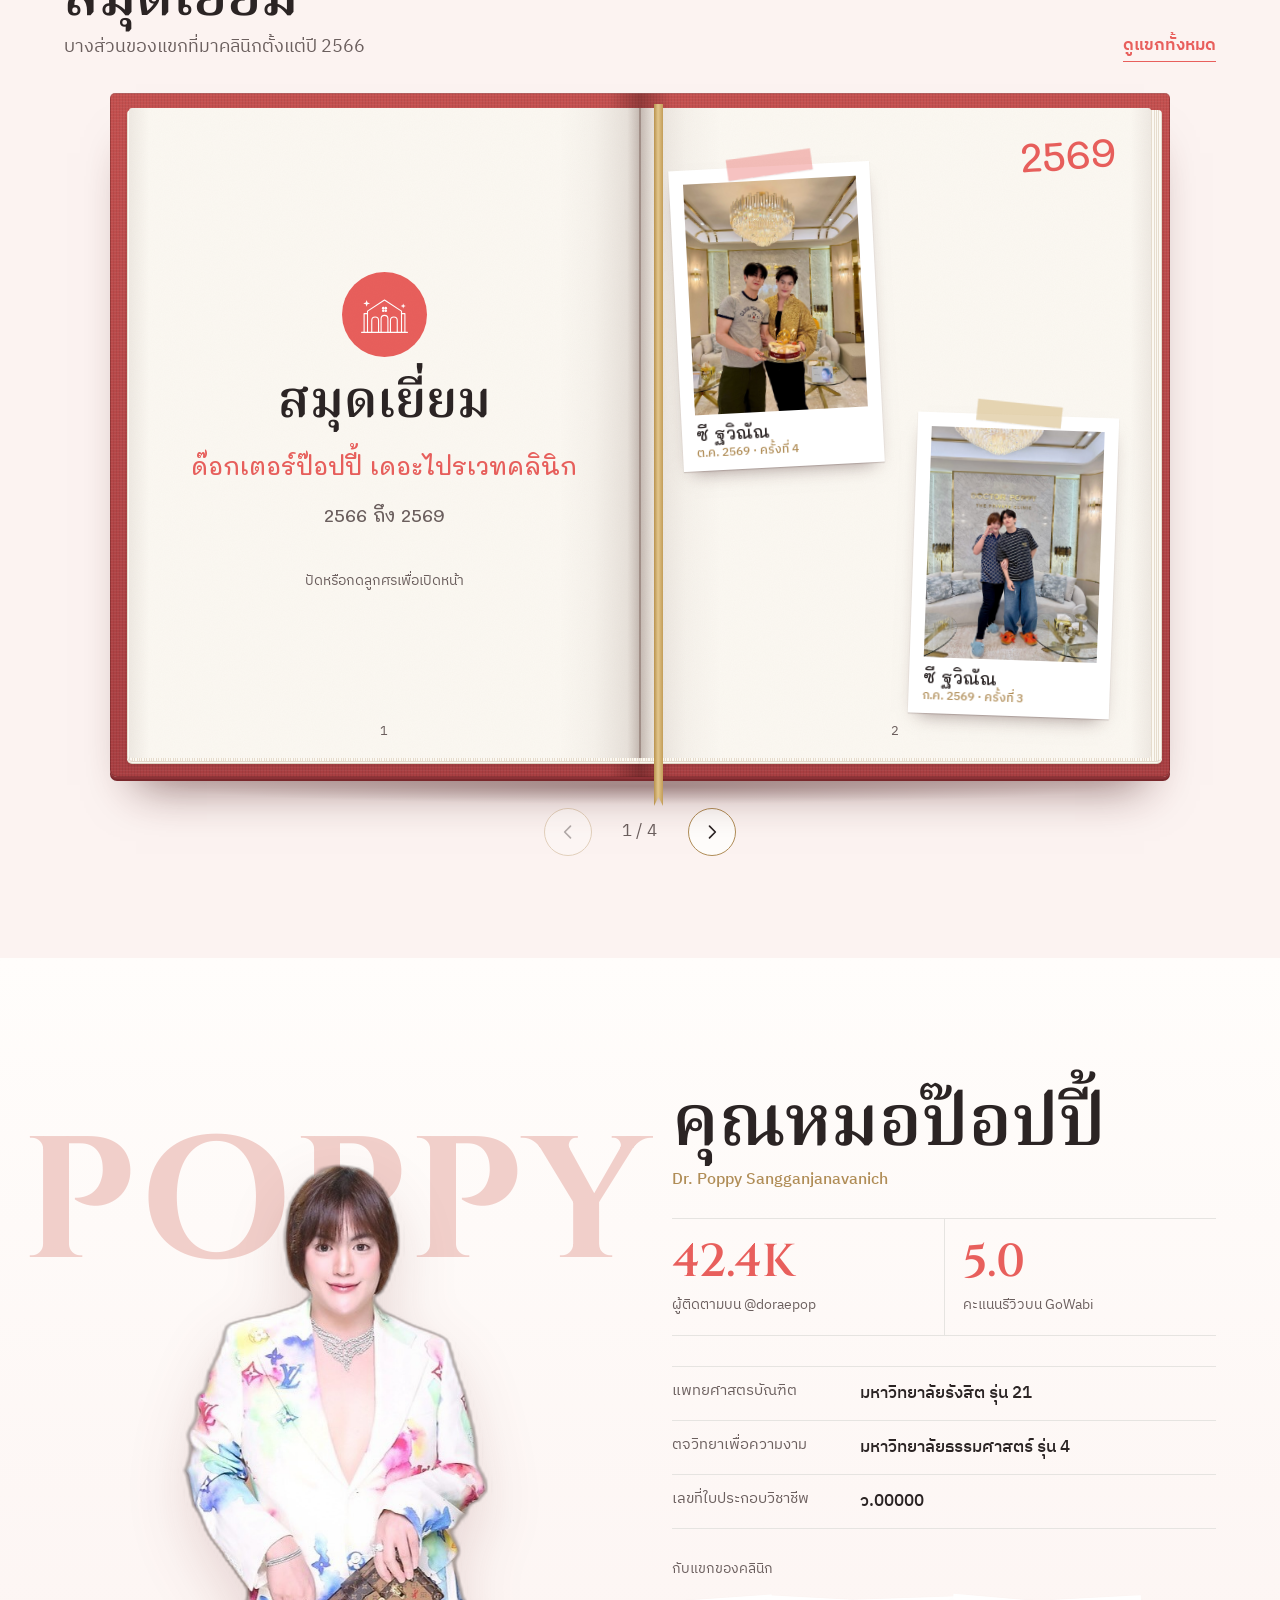
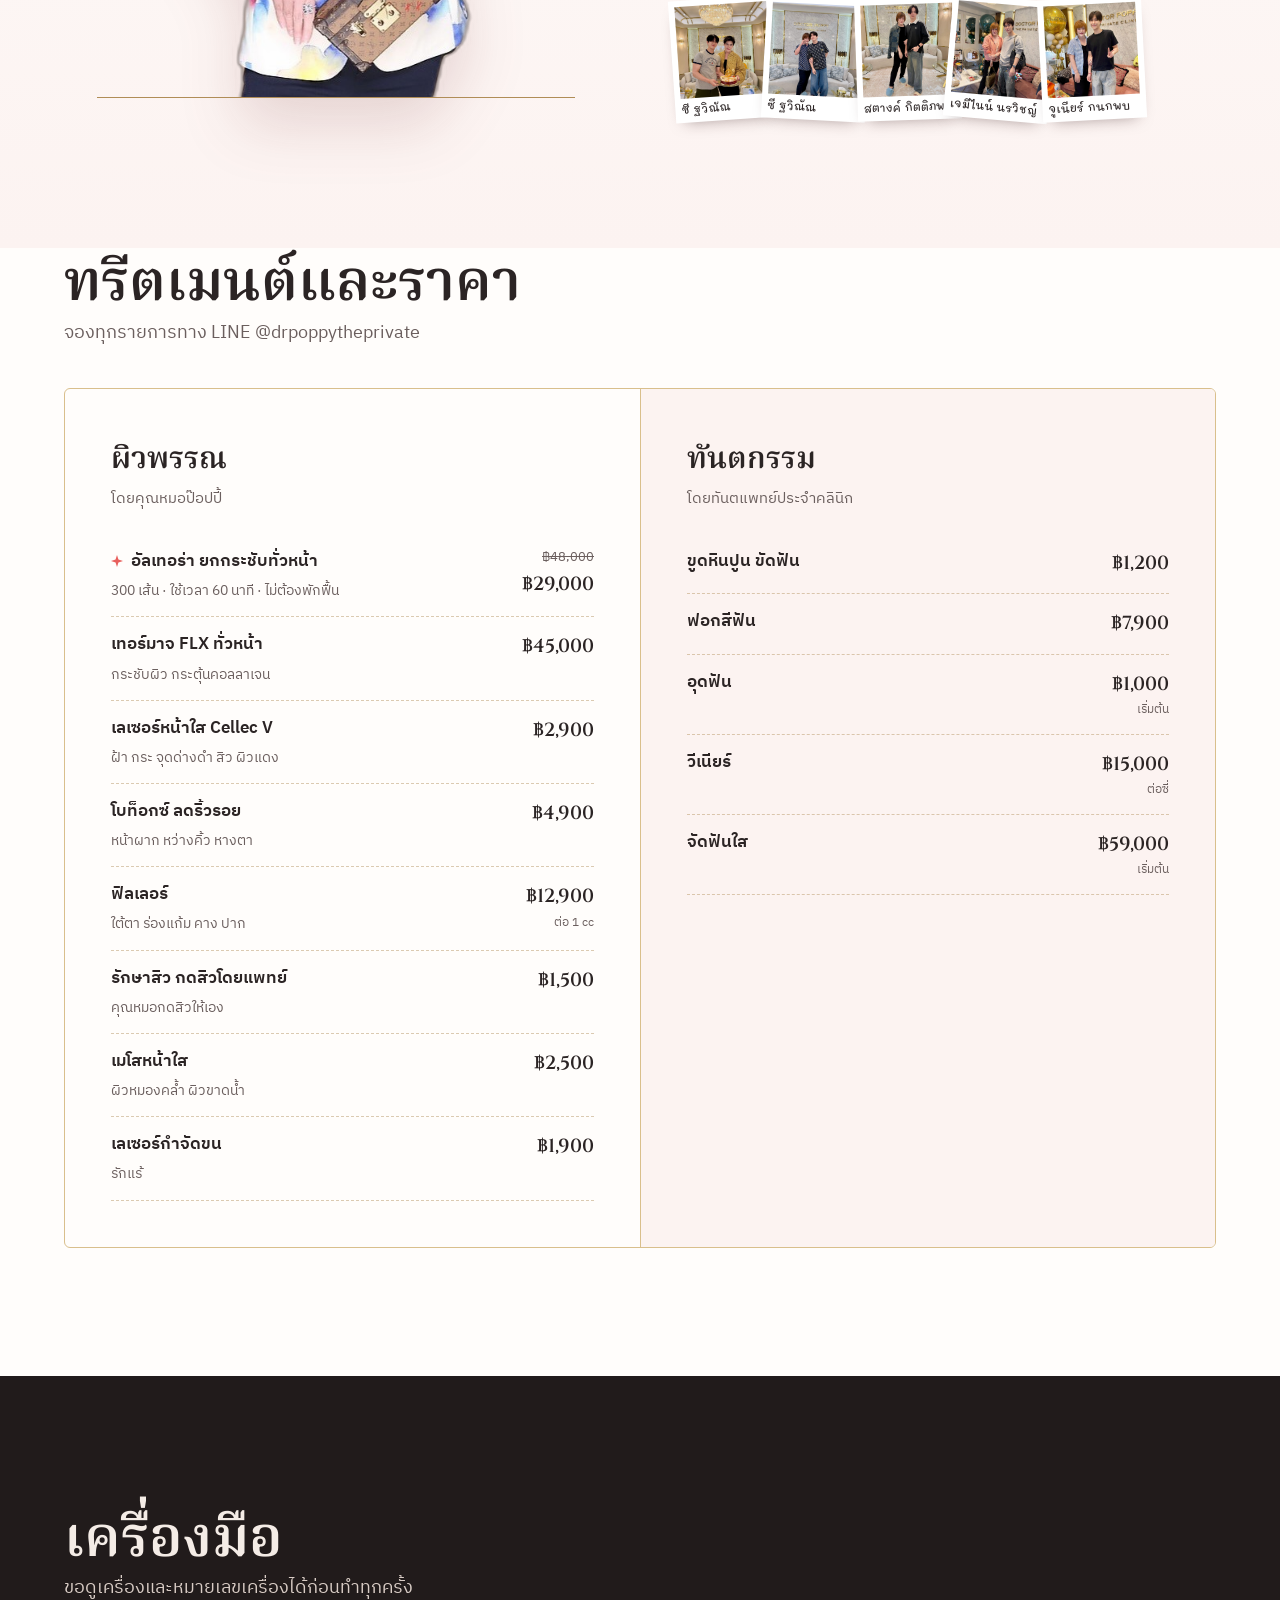
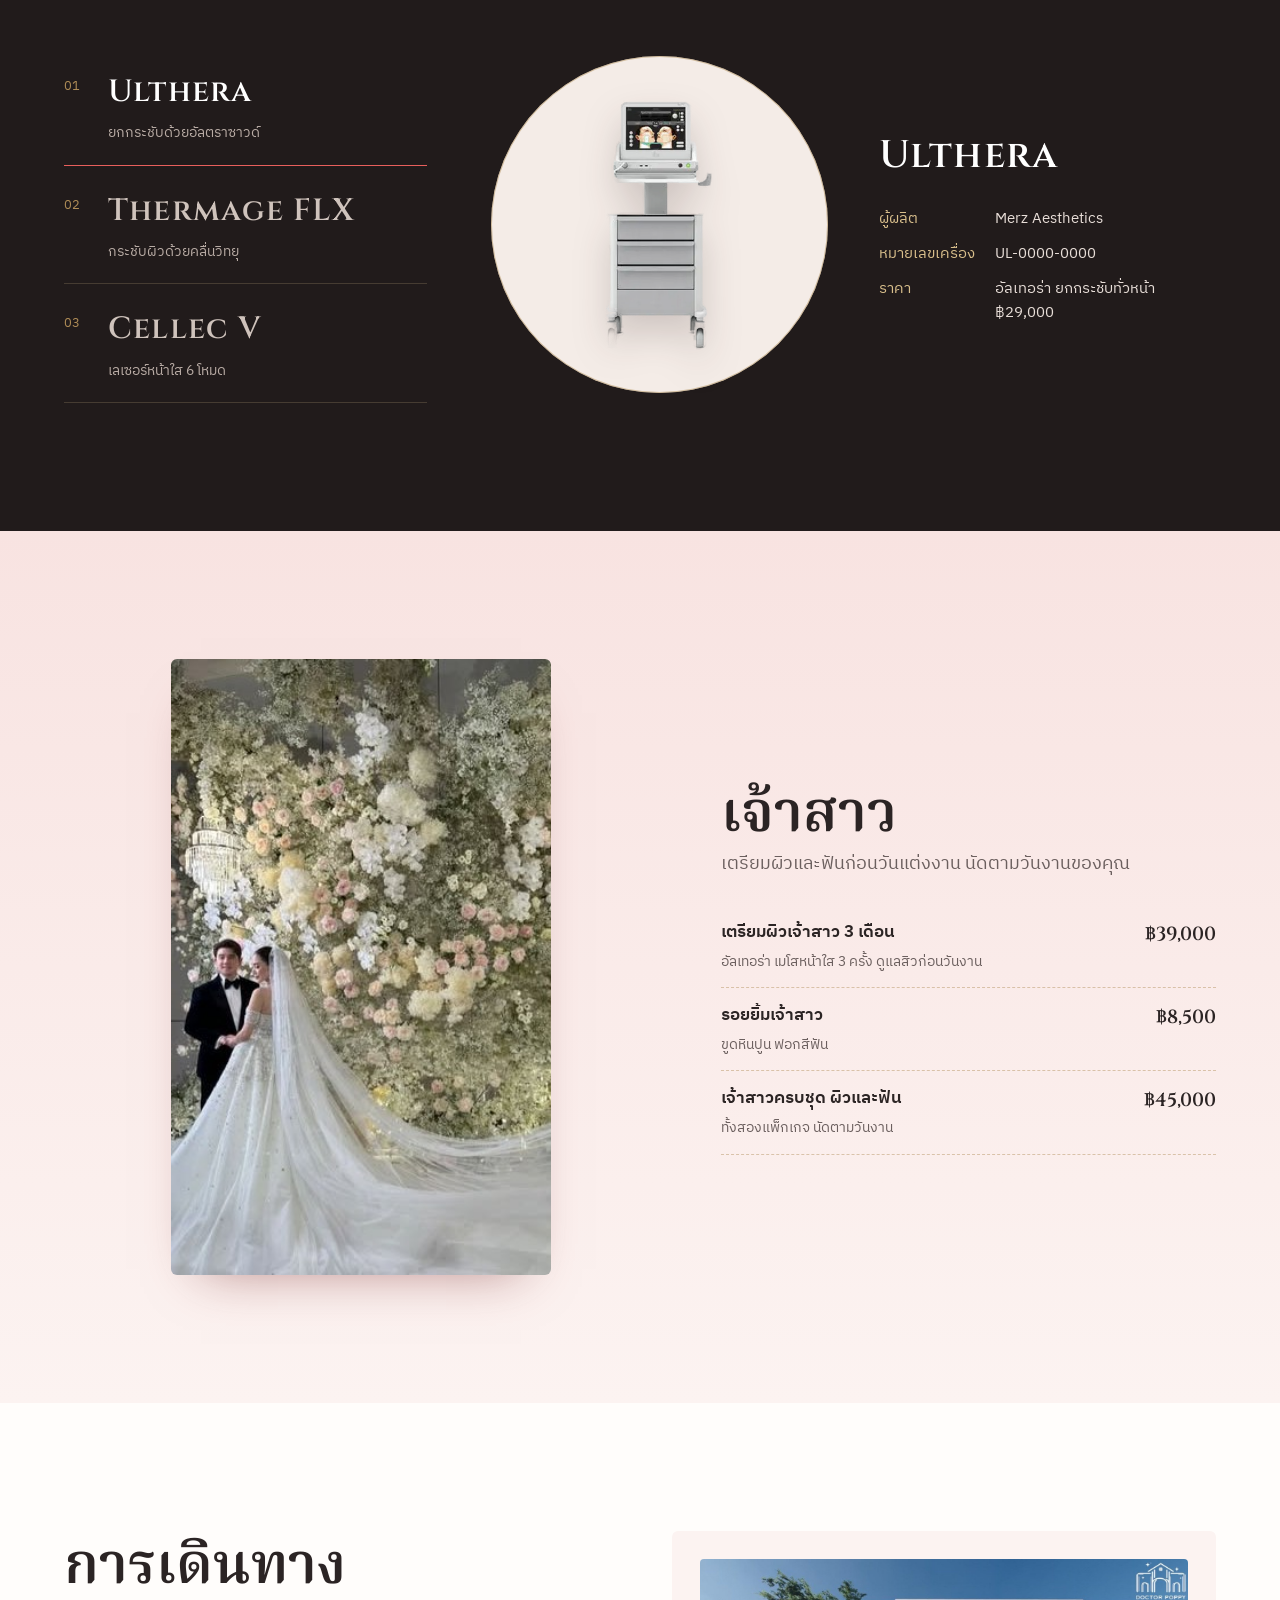
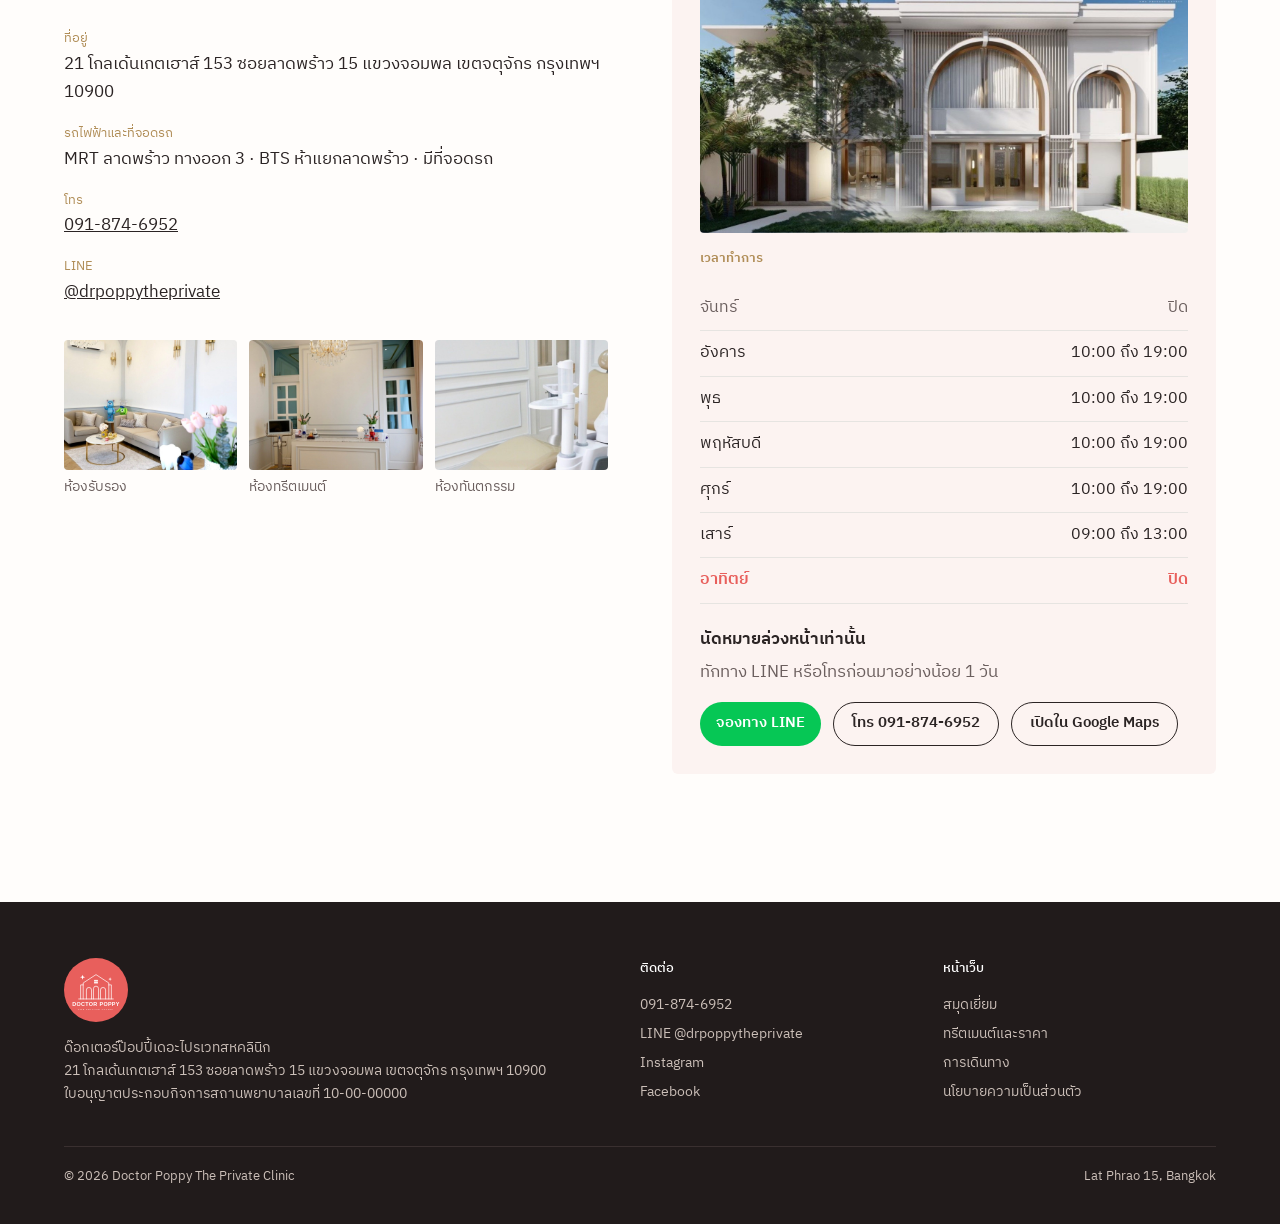
==== commit 71230580: "Desktop menu becomes an open book; readable marble strip; drop the doctor lead line Co-Authored-By: " ====
--- a/index.html
+++ b/index.html
@@ -10,10 +10,10 @@
 <meta property="og:description" content="คลินิกผิวพรรณและทันตกรรม ลาดพร้าว 15 นัดหมายล่วงหน้าทาง LINE">
 <meta property="og:image" content="assets/og.jpg">
 <meta name="theme-color" content="#E85F5C">
-<link rel="icon" href="assets/logo-mark.svg?v=20261125t" type="image/svg+xml">
+<link rel="icon" href="assets/logo-mark.svg?v=20261126b" type="image/svg+xml">
 <link rel="preload" href="fonts/cinzel-latin-700-normal.woff2" as="font" type="font/woff2" crossorigin>
 <script>document.documentElement.classList.add("js")</script>
-<link rel="stylesheet" href="css/site.css?v=20261125t">
+<link rel="stylesheet" href="css/site.css?v=20261126b">
 <script type="application/ld+json">
 {"@context":"https://schema.org","@type":"MedicalClinic","name":"Doctor Poppy The Private Clinic","alternateName":"ด๊อกเตอร์ป๊อปปี้เดอะไปรเวทสหคลินิก","telephone":"+66918746952","address":{"@type":"PostalAddress","streetAddress":"21 Golden Gate House, 153 Lat Phrao 15 Alley","addressLocality":"Chatuchak","addressRegion":"Bangkok","postalCode":"10900","addressCountry":"TH"},"medicalSpecialty":["Dermatology","Dentistry"],"sameAs":["https://www.instagram.com/doctorpoppytheprivate/","https://www.facebook.com/doctorpoppytheprivate/"],"openingHoursSpecification":[{"@type":"OpeningHoursSpecification","dayOfWeek":["Tuesday","Wednesday","Thursday","Friday"],"opens":"10:00","closes":"19:00"},{"@type":"OpeningHoursSpecification","dayOfWeek":"Saturday","opens":"09:00","closes":"13:00"}]}
 </script>
@@ -21,19 +21,10 @@
 <body>
 
 <header class="top" id="top">
-  <a class="brand" href="./"><img src="assets/logo-mark.svg?v=20261125t" alt="" width="42" height="42"><span>DOCTOR POPPY<small>THE PRIVATE CLINIC</small></span></a>
-  <nav id="nav" aria-label="Main">
-    <a href="#guests" data-pv="assets/guests/sea-tawinan-2026-07.jpg" data-i18n="nav.guests">สมุดเยี่ยม</a>
-    <a href="#doctor" data-pv="assets/doctor/poppy.jpg" data-i18n="nav.doctor">คุณหมอป๊อปปี้</a>
-    <a href="#treatments" data-pv="assets/clinic/treatment-room.jpg" data-i18n="nav.treatments">ทรีตเมนต์และราคา</a>
-    <a href="#machines" data-pv="assets/machines/thermage-flx.png" data-i18n="nav.machines">เครื่องมือ</a>
-    <a href="#brides" data-pv="assets/brides/bride-2026.jpg" data-i18n="nav.brides">เจ้าสาว</a>
-    <a href="#visit" data-pv="assets/clinic/building.jpg" data-i18n="nav.visit">การเดินทาง</a>
-  </nav>
-  <div class="nav-pv" id="navPv" aria-hidden="true"><img alt=""><span></span></div>
+  <a class="brand" href="./"><img src="assets/logo-mark.svg?v=20261126b" alt="" width="42" height="42"><span>DOCTOR POPPY<small>THE PRIVATE CLINIC</small></span></a>
   <div class="lang" role="group" aria-label="Language"><button data-lang="th" aria-pressed="true">TH</button><span aria-hidden="true">/</span><button data-lang="en" aria-pressed="false">EN</button></div>
   <a class="btn-line" href="https://lin.ee/mCqmXqk" target="_blank" rel="noopener"><svg viewBox="0 0 24 24" fill="currentColor" aria-hidden="true"><path d="M12 3C6.5 3 2 6.6 2 11c0 3.9 3.6 7.2 8.4 7.9.3.1.8.2.9.5.1.3.1.7 0 1l-.1.9c0 .3-.2 1 .9.5s6-3.5 8.2-6C21.4 14.2 22 12.7 22 11c0-4.4-4.5-8-10-8Z"/></svg><span data-i18n="line">จองทาง LINE</span></a>
-  <button class="menu-btn" aria-expanded="false" aria-controls="sheet"><span class="bars" aria-hidden="true"></span><span class="sr" data-i18n="menu">เมนู</span></button>
+  <button class="menu-btn" aria-expanded="false" aria-controls="sheet"><span class="bars" aria-hidden="true"></span><span class="mini-book" aria-hidden="true"><i></i></span><span class="mb-l" data-i18n="menu">เมนู</span><span class="mb-c" data-i18n="close">ปิด</span></button>
 </header>
 
 <div class="sheet" id="sheet" hidden>
@@ -52,7 +43,16 @@
       <div class="btns"><a class="btn-line" href="https://lin.ee/mCqmXqk" target="_blank" rel="noopener"><span data-i18n="line">จองทาง LINE</span></a><a class="btn-ghost" href="tel:+66918746952">091-874-6952</a></div>
     </div>
   </div>
-  <div class="cover" aria-hidden="true"><div class="cv-front"><span>DOCTOR POPPY<small>THE PRIVATE CLINIC</small></span></div><div class="cv-inside"></div></div>
+  <i class="board" aria-hidden="true"></i>
+  <div class="cover"><div class="cv-front" aria-hidden="true"><span>DOCTOR POPPY<small>THE PRIVATE CLINIC</small></span></div><div class="cv-inside">
+    <div class="toc-l">
+      <figure class="toc-pv" id="tocPv" aria-hidden="true"><img src="assets/guests/sea-tawinan-2026-07.jpg" alt=""><figcaption class="hand" data-i18n="nav.guests">สมุดเยี่ยม</figcaption></figure>
+      <div class="toc-foot">
+        <p class="hand" data-i18n="sheet.hours">อังคาร ถึง ศุกร์ 10:00 ถึง 19:00 · เสาร์ 09:00 ถึง 13:00</p>
+        <div class="btns"><a class="btn-line" href="https://lin.ee/mCqmXqk" target="_blank" rel="noopener"><span data-i18n="line">จองทาง LINE</span></a><a class="btn-ghost" href="tel:+66918746952">091-874-6952</a></div>
+      </div>
+    </div>
+  </div></div>
 </div>
 
 <main>
@@ -101,7 +101,6 @@
       </div>
       <div class="doc2-text">
         <p class="doc-name reveal"><span data-i18n="doctor.h">คุณหมอป๊อปปี้</span><small>Dr. Poppy Sangganjanavanich</small></p>
-        <p class="lead reveal" data-i18n="doctor.lead"></p>
         <ul class="stats reveal">
           <li><b data-count="42.4" data-dec="1" data-suffix="K">0</b><span data-i18n="doctor.s1">ผู้ติดตามบน @doraepop</span></li>
           <li><b data-count="5.0" data-dec="1">0</b><span data-i18n="doctor.s2">คะแนนรีวิวบน GoWabi</span></li>
@@ -181,7 +180,7 @@
 <footer>
   <div class="cols">
     <div>
-      <img src="assets/logo.svg?v=20261125t" alt="Doctor Poppy The Private Clinic" width="64" height="64">
+      <img src="assets/logo.svg?v=20261126b" alt="Doctor Poppy The Private Clinic" width="64" height="64">
       <p data-i18n="ft.name">ด๊อกเตอร์ป๊อปปี้เดอะไปรเวทสหคลินิก</p>
       <p data-i18n="vi.addr.v"></p>
       <p data-i18n="ft.licence"></p>
@@ -206,9 +205,9 @@
 
 <a class="btn-line float-line" href="https://lin.ee/mCqmXqk" target="_blank" rel="noopener"><span data-i18n="line">จองทาง LINE</span></a>
 
-<script src="js/i18n.js?v=20261125t"></script>
-<script src="data/guests.js?v=20261125t"></script>
-<script src="data/treatments.js?v=20261125t"></script>
-<script src="js/site.js?v=20261125t"></script>
+<script src="js/i18n.js?v=20261126b"></script>
+<script src="data/guests.js?v=20261126b"></script>
+<script src="data/treatments.js?v=20261126b"></script>
+<script src="js/site.js?v=20261126b"></script>
 </body>
 </html>
--- a/css/site.css
+++ b/css/site.css
@@ -101,10 +101,9 @@
 .more{color:var(--coral);font-weight:600;text-decoration:none;border-bottom:1px solid currentColor;padding-bottom:2px}
 
 /* Marble wall heading strip, copying the clinic's gold-letter wall */
-.wall{background:var(--marble) url(../assets/clinic/marble.jpg) center/cover;padding:26px var(--pad);text-align:center;border-block:1px solid rgba(176,141,87,.35)}
-.wall p{font-family:var(--display);font-weight:600;letter-spacing:.28em;font-size:clamp(15px,2vw,22px);
-  background:linear-gradient(180deg,#e9d3a3,#a8844c 55%,#d6bb85);-webkit-background-clip:text;background-clip:text;color:transparent;
-  filter:drop-shadow(0 1px 0 rgba(255,255,255,.6))}
+.wall{background:linear-gradient(rgba(255,255,255,.38),rgba(255,255,255,.38)),var(--marble) url(../assets/clinic/marble.jpg) center/cover;padding:26px var(--pad);text-align:center;border-block:1px solid rgba(176,141,87,.35)}
+.wall p{font-family:var(--display);font-weight:700;letter-spacing:.28em;font-size:clamp(15px,2vw,22px);margin:0;
+  color:#6b4c22;text-shadow:0 1px 0 rgba(255,255,255,.7),0 -1px 0 rgba(60,40,15,.25)}
 
 /* Guest book */
 .guests{background:var(--blush-soft)}
@@ -587,3 +586,74 @@
 /* the closed menu must never sit over the page */
 .sheet[hidden]{display:none}
 .sheet:not(.open){pointer-events:none}
+
+/* ===== Menu button: a small closed book that opens when you point at it ===== */
+.menu-btn .mb-l,.menu-btn .mb-c,.menu-btn .mini-book{display:none}
+@media (max-width:980px){.menu-btn .mb-l,.menu-btn .mb-c{position:absolute;width:1px;height:1px;overflow:hidden;clip:rect(0 0 0 0)}.menu-btn[aria-expanded=true] .mb-l,.menu-btn[aria-expanded=false] .mb-c{display:none}.menu-btn[aria-expanded=false] .mb-l,.menu-btn[aria-expanded=true] .mb-c{display:block}}
+@media (min-width:981px){
+  .top .lang{margin-left:auto}
+  .menu-btn{display:flex;align-items:center;gap:10px;width:auto;height:44px;padding:0 2px 0 6px;font:500 15px var(--body);color:var(--ink);order:5}
+  .menu-btn .bars{display:none}
+  .menu-btn .mini-book{display:block;position:relative;width:20px;height:25px;perspective:80px}
+  .mini-book::before{content:"";position:absolute;inset:1px 0 1px 2px;border-radius:0 2px 2px 0;background:repeating-linear-gradient(0deg,#e6dccd 0 1px,#fbf8f2 1px 2.5px);box-shadow:inset 0 0 0 1px #dccfbd}
+  .mini-book i{position:absolute;inset:0 1px 0 0;border-radius:1px 3px 3px 1px;transform-origin:left center;transition:transform .45s cubic-bezier(.3,.7,.2,1);
+    background:linear-gradient(90deg,#8f3438 0 2px,transparent 2px),linear-gradient(#e2c68c,#e2c68c) 6px 6px/8px 1.5px no-repeat,linear-gradient(#e2c68c,#e2c68c) 6px 9px/6px 1.5px no-repeat,#c4504f}
+  .menu-btn:hover .mini-book i,.menu-btn:focus-visible .mini-book i{transform:rotateY(-50deg)}
+  .menu-btn[aria-expanded=true] .mini-book i{transform:rotateY(-150deg)}
+  .menu-btn[aria-expanded=false] .mb-l,.menu-btn[aria-expanded=true] .mb-c{display:block}
+  .menu-btn:hover{color:var(--coral)}
+  .nav-pv{display:none}
+}
+
+/* ===== Menu on desktop: an open book, contents on the right, the inside of the cover on the left ===== */
+.board,.toc-l{display:none}
+@media (min-width:981px){
+  .sheet{--bw:min(1120px,90vw,calc((100vh - 150px) * 1.5));--bh:calc(var(--bw) / 1.5);background:rgba(252,243,241,.96)}
+  .sheet .toc,.sheet .cover,.board{top:calc(50% - var(--bh) / 2 + 34px);bottom:auto;height:var(--bh);left:50%;right:auto;width:calc(var(--bw) / 2)}
+  .board{display:block;position:absolute;margin:-12px -16px -16px 0;height:calc(var(--bh) + 28px);width:calc(var(--bw) / 2 + 16px);border-radius:0 6px 8px 0;
+    background:repeating-linear-gradient(0deg,rgba(255,255,255,.045) 0 1px,rgba(0,0,0,0) 1px 3px),repeating-linear-gradient(90deg,rgba(0,0,0,.06) 0 1px,rgba(0,0,0,0) 1px 3px),linear-gradient(180deg,#c4504f,#a93f42);
+    box-shadow:0 2px 0 #8c3136,0 4px 0 #7a282c,0 34px 50px -26px rgba(70,20,20,.6)}
+  .sheet .toc{overflow:visible;padding:44px 48px 34px 54px;border-radius:0 3px 3px 0;z-index:1}
+  .sheet .toc::before{display:none}
+  .toc-h{font-size:36px;margin-bottom:10px}
+  .sheet-nav a{grid-template-columns:40px auto 1fr 62px;padding:12px 0 9px}
+  .sheet-nav a b{font-size:26px}
+  .sheet-nav a span{font-size:clamp(22px,2vw,30px);transition:color .2s}
+  .sheet-nav a:hover span,.sheet-nav a:focus-visible span{color:var(--coral)}
+  .sheet-nav a:focus-visible{outline:none}
+  .sheet .toc .sheet-foot{display:none}
+  /* the cover hinges on the spine and lands on the left */
+  .cover{z-index:3}
+  .sheet.open .cover{transform:rotateY(-180deg)}
+  .cover>div{inset:-12px -16px -16px 0;border-radius:0 6px 8px 0}
+  .cover .cv-inside{pointer-events:auto;border-radius:0 6px 8px 0;
+    background:repeating-linear-gradient(0deg,rgba(255,255,255,.045) 0 1px,rgba(0,0,0,0) 1px 3px),repeating-linear-gradient(90deg,rgba(0,0,0,.06) 0 1px,rgba(0,0,0,0) 1px 3px),linear-gradient(180deg,#c4504f,#a93f42)}
+  .sheet:not(.open) .cv-inside{pointer-events:none}
+  .toc-l{display:flex;flex-direction:column;align-items:center;position:absolute;top:12px;bottom:16px;left:16px;right:0;padding:44px 48px 34px;border-radius:3px 0 0 3px;
+    background-color:#fbf8f2;background-image:linear-gradient(to left,rgba(70,40,30,.24),rgba(70,40,30,.08) 4%,rgba(70,40,30,0) 14%),linear-gradient(to right,rgba(70,40,30,.06),rgba(70,40,30,0) 5%);
+    box-shadow:-1px 0 0 #e6dccd,-2px 0 0 #fbf8f2,-3px 0 0 #e1d6c6,-4px 0 0 #fbf8f2,-5px 0 0 #dccfbd,0 1px 0 #e6dccd,0 3px 0 #dccfbd}
+  .toc-pv{margin:8px 0 0;width:min(78%,calc(var(--bh) * .52));background:#fff;padding:12px 12px 16px;transform:rotate(-3deg);position:relative;
+    box-shadow:0 1px 1px rgba(60,30,30,.18),0 14px 24px -14px rgba(60,30,30,.55);transition:opacity .14s,transform .3s cubic-bezier(.2,.8,.3,1)}
+  .toc-pv::before{content:"";position:absolute;top:-10px;left:50%;width:90px;height:22px;background:rgba(217,191,140,.7);transform:translateX(-50%) rotate(-3deg)}
+  .toc-pv img{display:block;width:100%;aspect-ratio:4/5;object-fit:cover}
+  .toc-pv.cream img{object-fit:contain;background:#f4ece7;padding:14px;box-sizing:border-box}
+  .toc-pv figcaption{font-size:22px;color:var(--ink);padding-top:10px}
+  .toc-pv.swap{opacity:0;transform:rotate(-6deg) translateY(-6px)}
+  .toc-foot{margin-top:auto;width:100%;text-align:center}
+  .toc-foot p{font-size:16px;color:var(--ink-soft);margin:0 0 12px}
+  .toc-foot .btns{display:flex;gap:10px;justify-content:center}
+  .sheet .toc-l{opacity:1}
+}
+@media (min-width:981px) and (max-height:760px){.toc-pv{width:min(60%,calc(var(--bh) * .42))}.sheet-nav a{padding:7px 0 5px}.toc-h{font-size:30px}}
+/* desktop contents page scales with the book so all six chapters fit on short screens */
+@media (min-width:981px){
+  .sheet .toc{padding:calc(var(--bh) * .06) calc(var(--bw) * .045) calc(var(--bh) * .045) calc(var(--bw) * .05)}
+  .toc-l{padding:calc(var(--bh) * .06) calc(var(--bw) * .045) calc(var(--bh) * .045)}
+  .toc-h{font-size:calc(var(--bh) * .05);margin-bottom:calc(var(--bh) * .01)}
+  .sheet-nav a{grid-template-columns:calc(var(--bh) * .055) auto 1fr calc(var(--bh) * .088);padding:calc(var(--bh) * .013) 0 calc(var(--bh) * .01)}
+  .sheet-nav a b{font-size:calc(var(--bh) * .036)}
+  .sheet-nav a span{font-size:calc(var(--bh) * .041);white-space:nowrap}
+  .toc-pv{width:calc(var(--bh) * .5)}
+  .toc-pv figcaption{font-size:calc(var(--bh) * .03)}
+  .toc-foot p{font-size:calc(var(--bh) * .022)}
+}
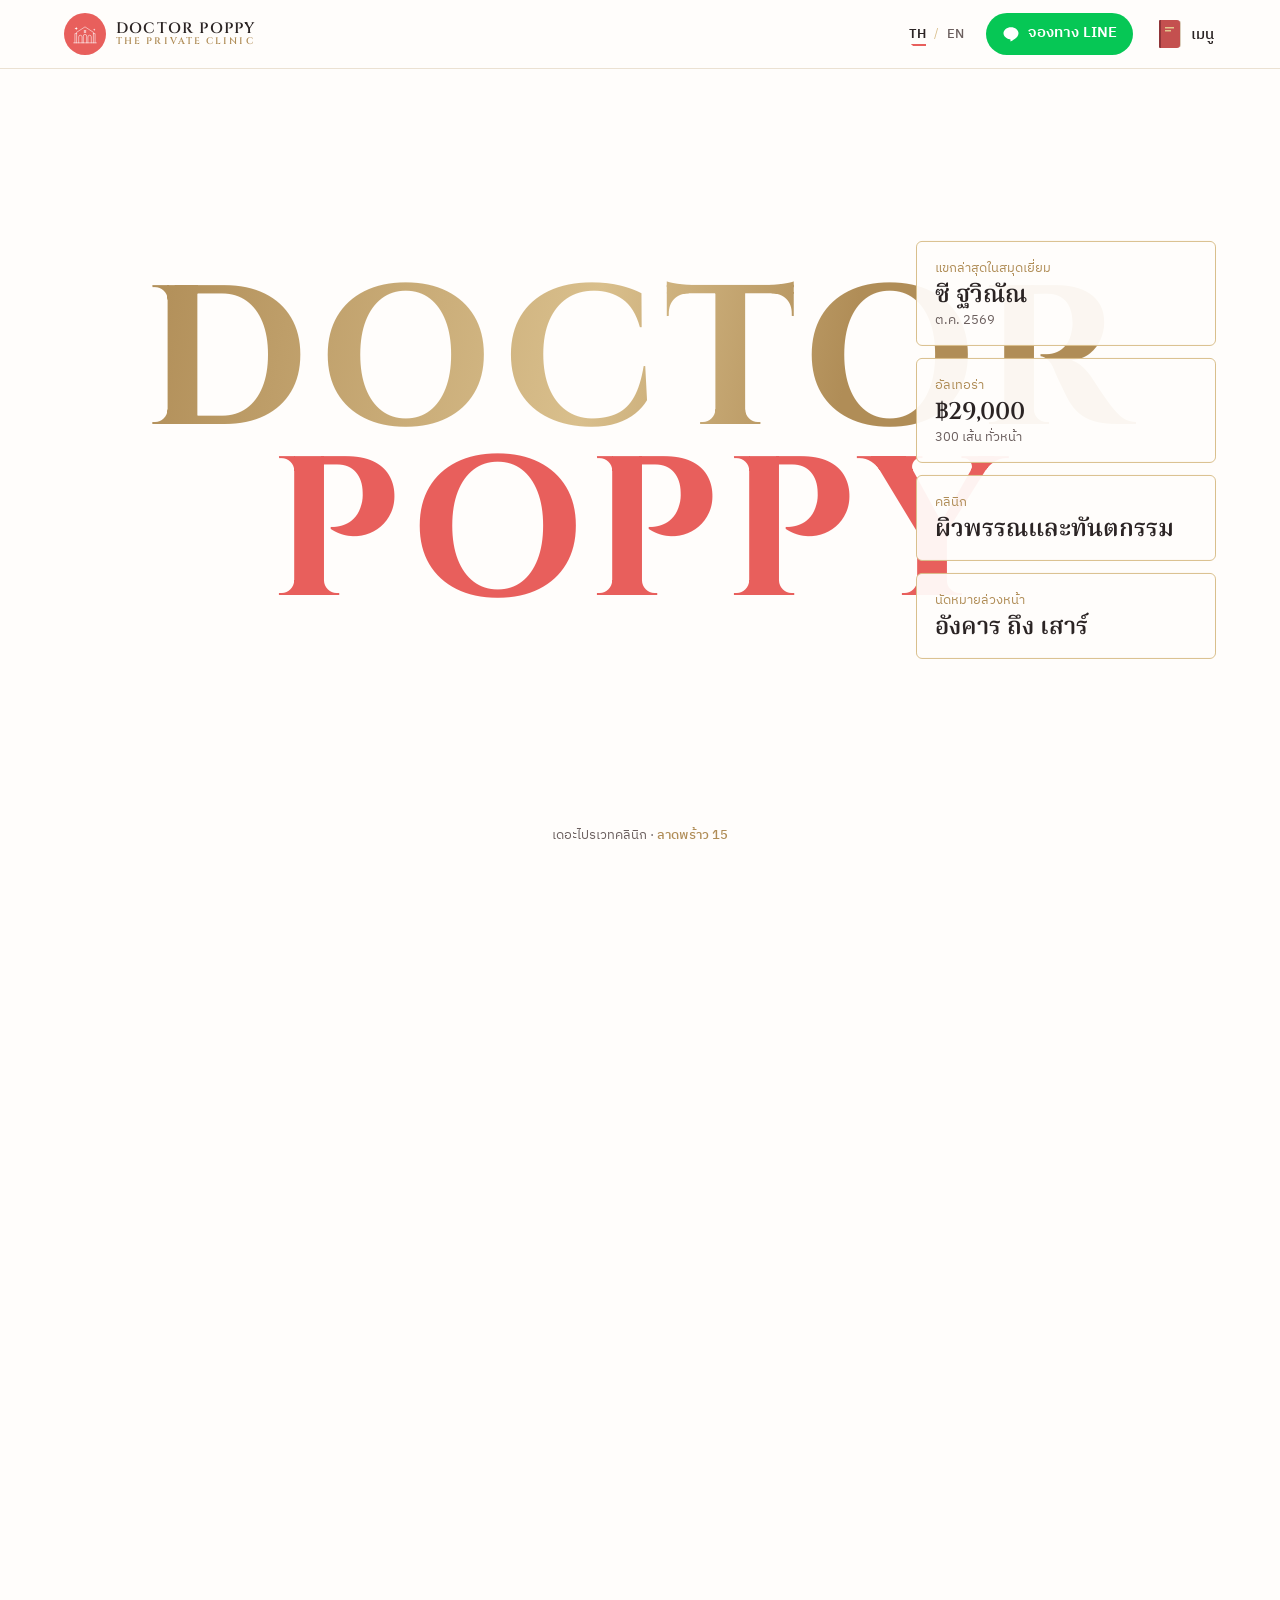
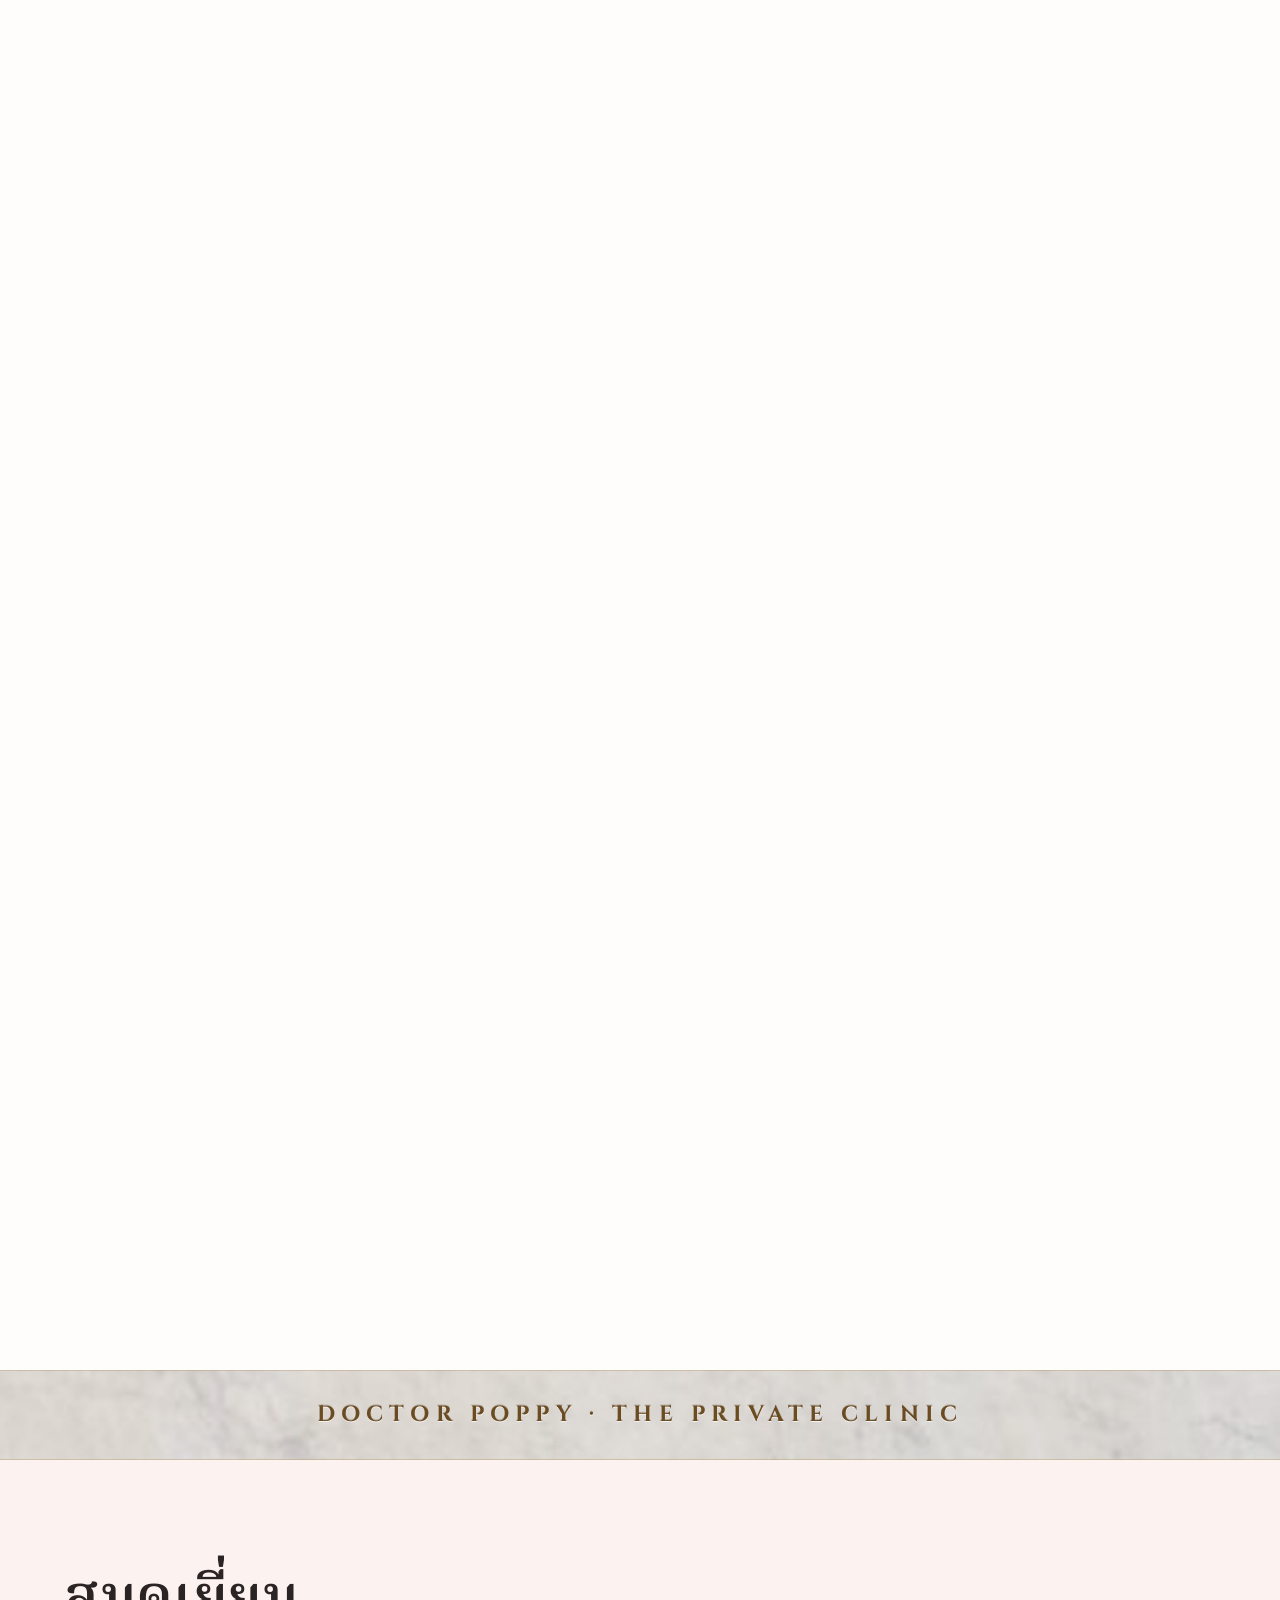
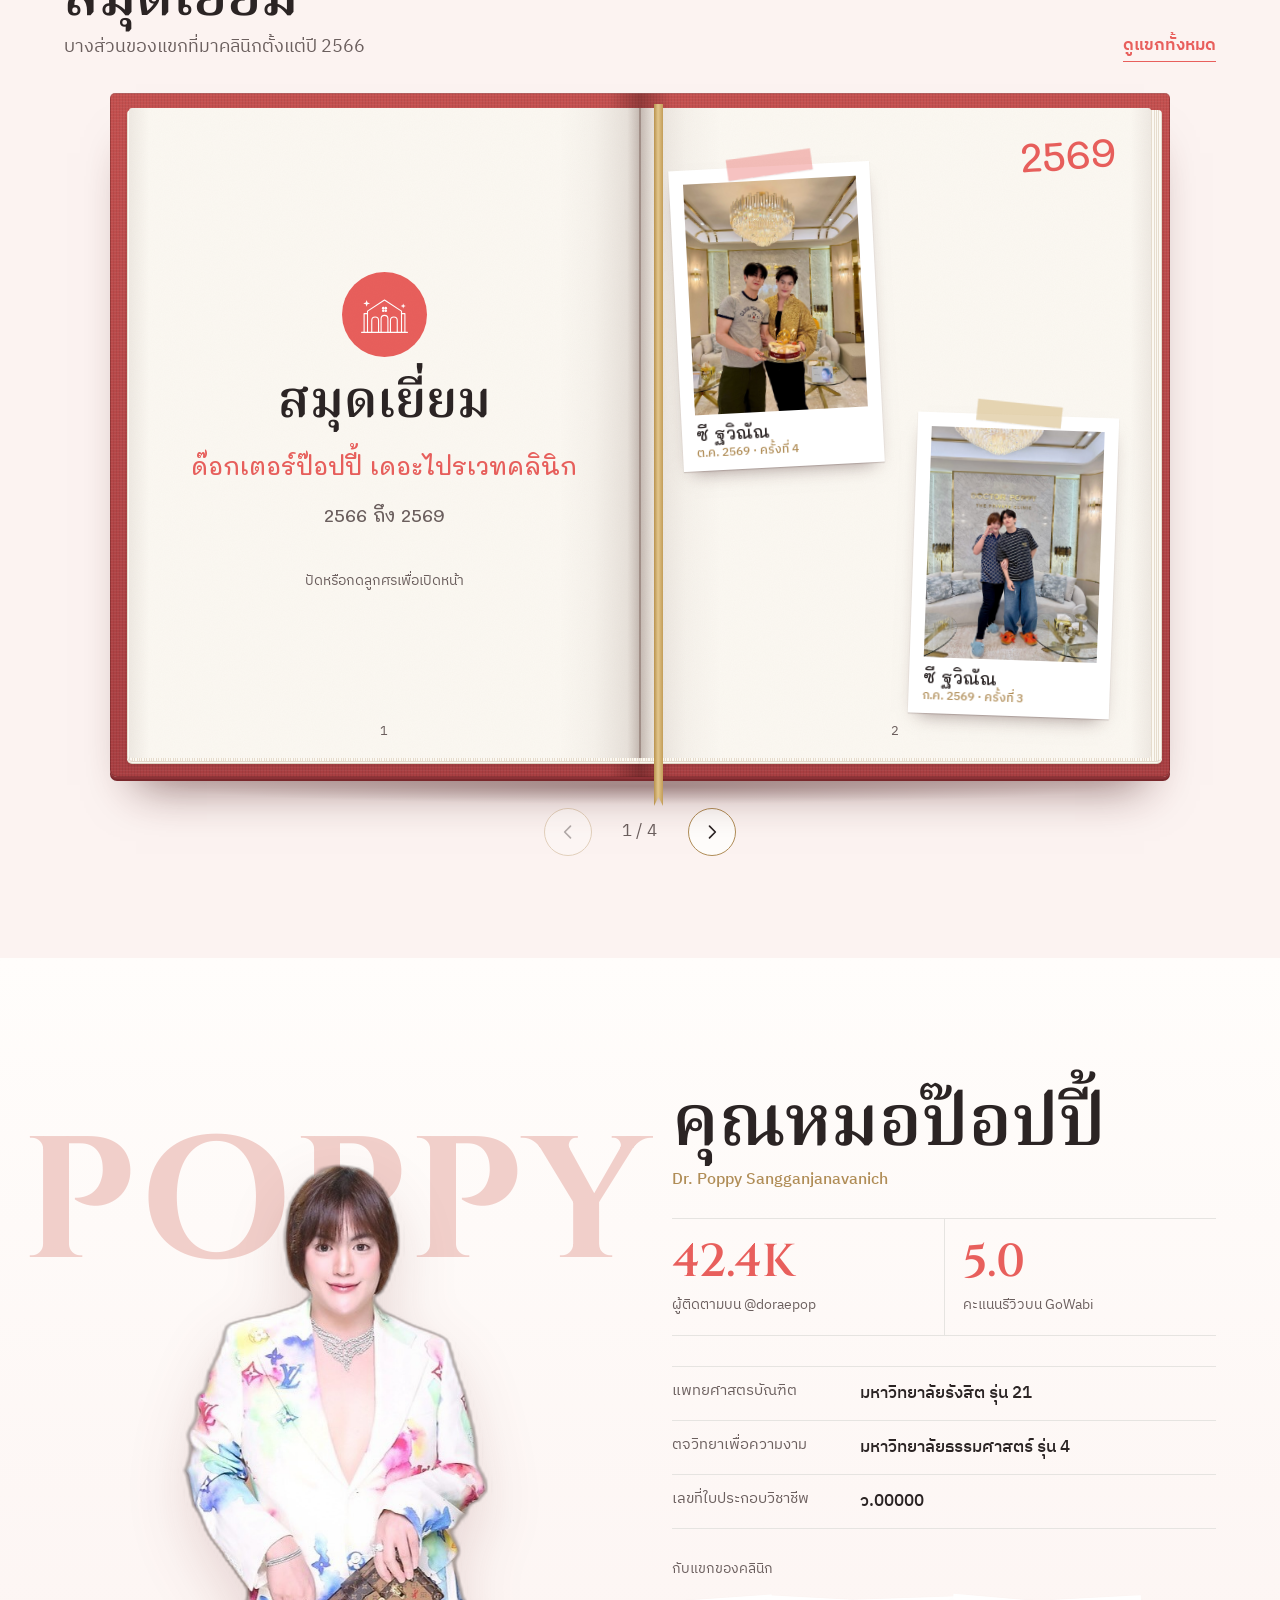
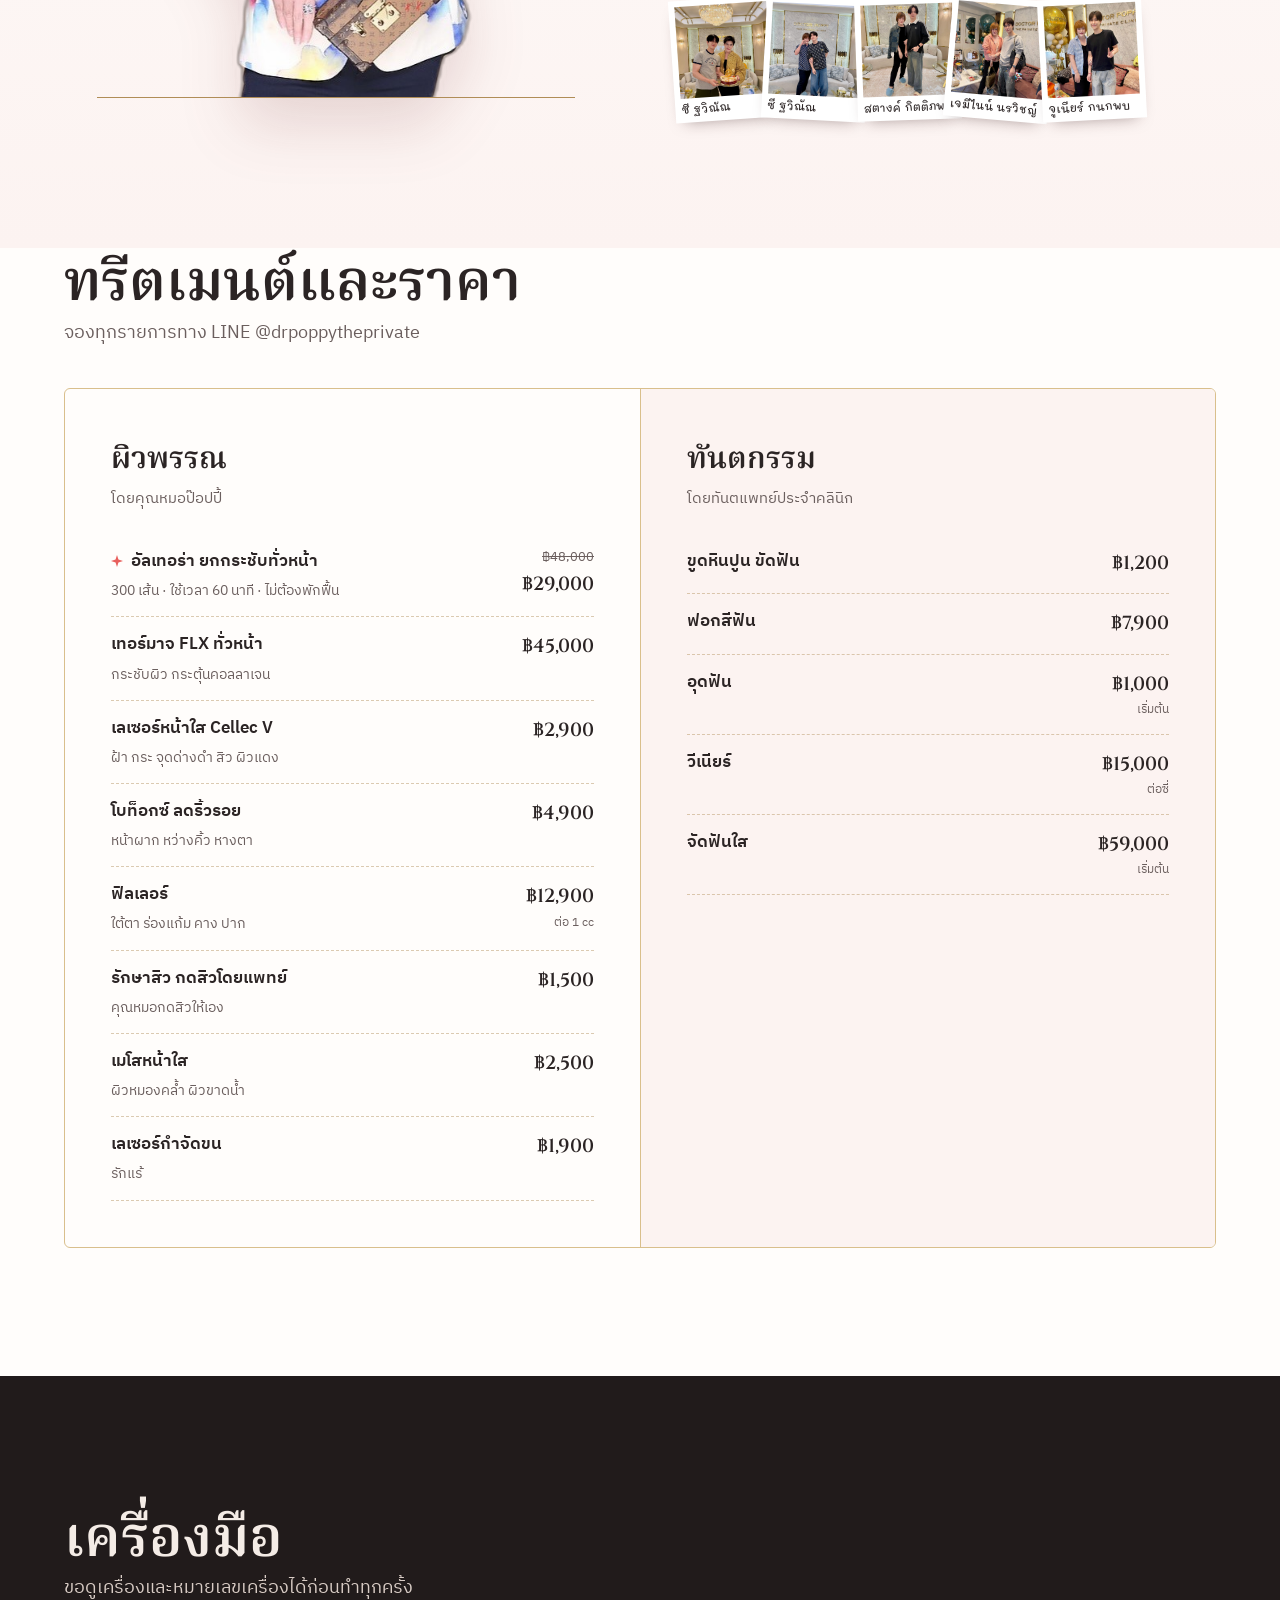
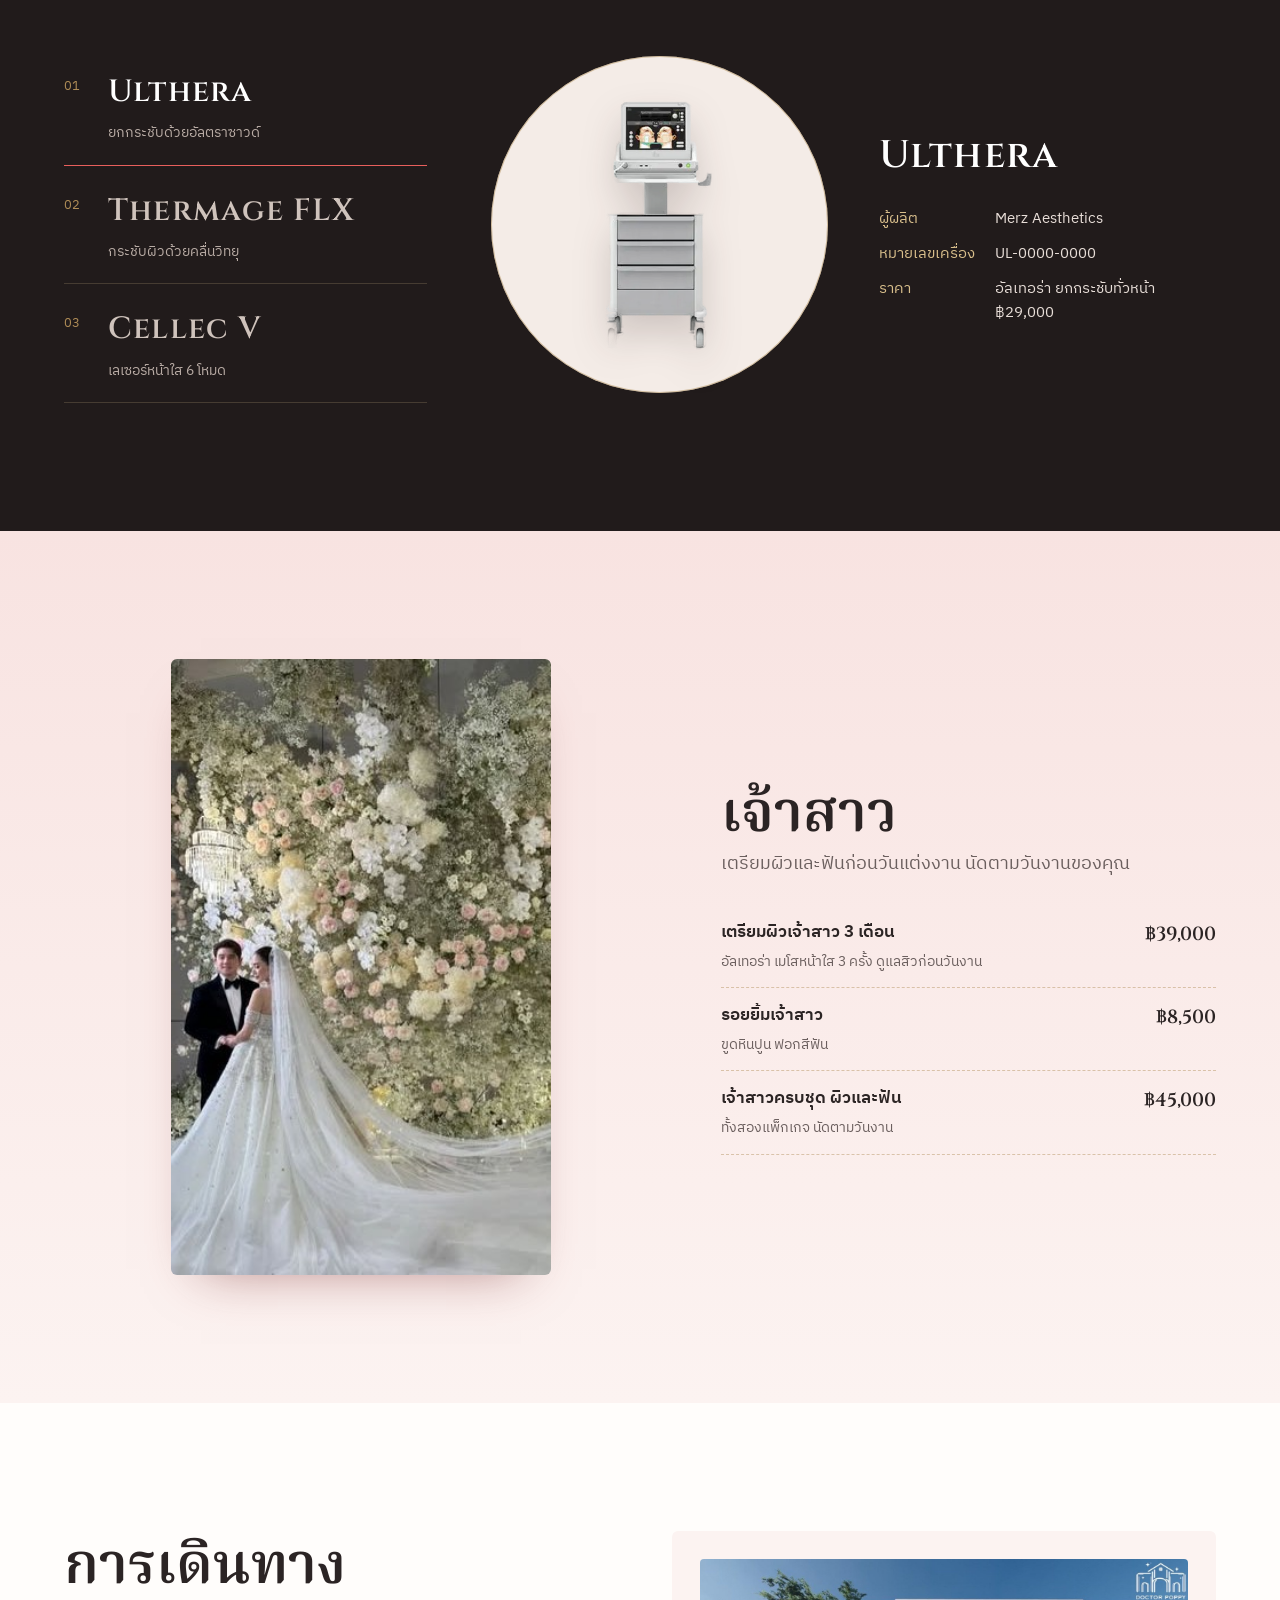
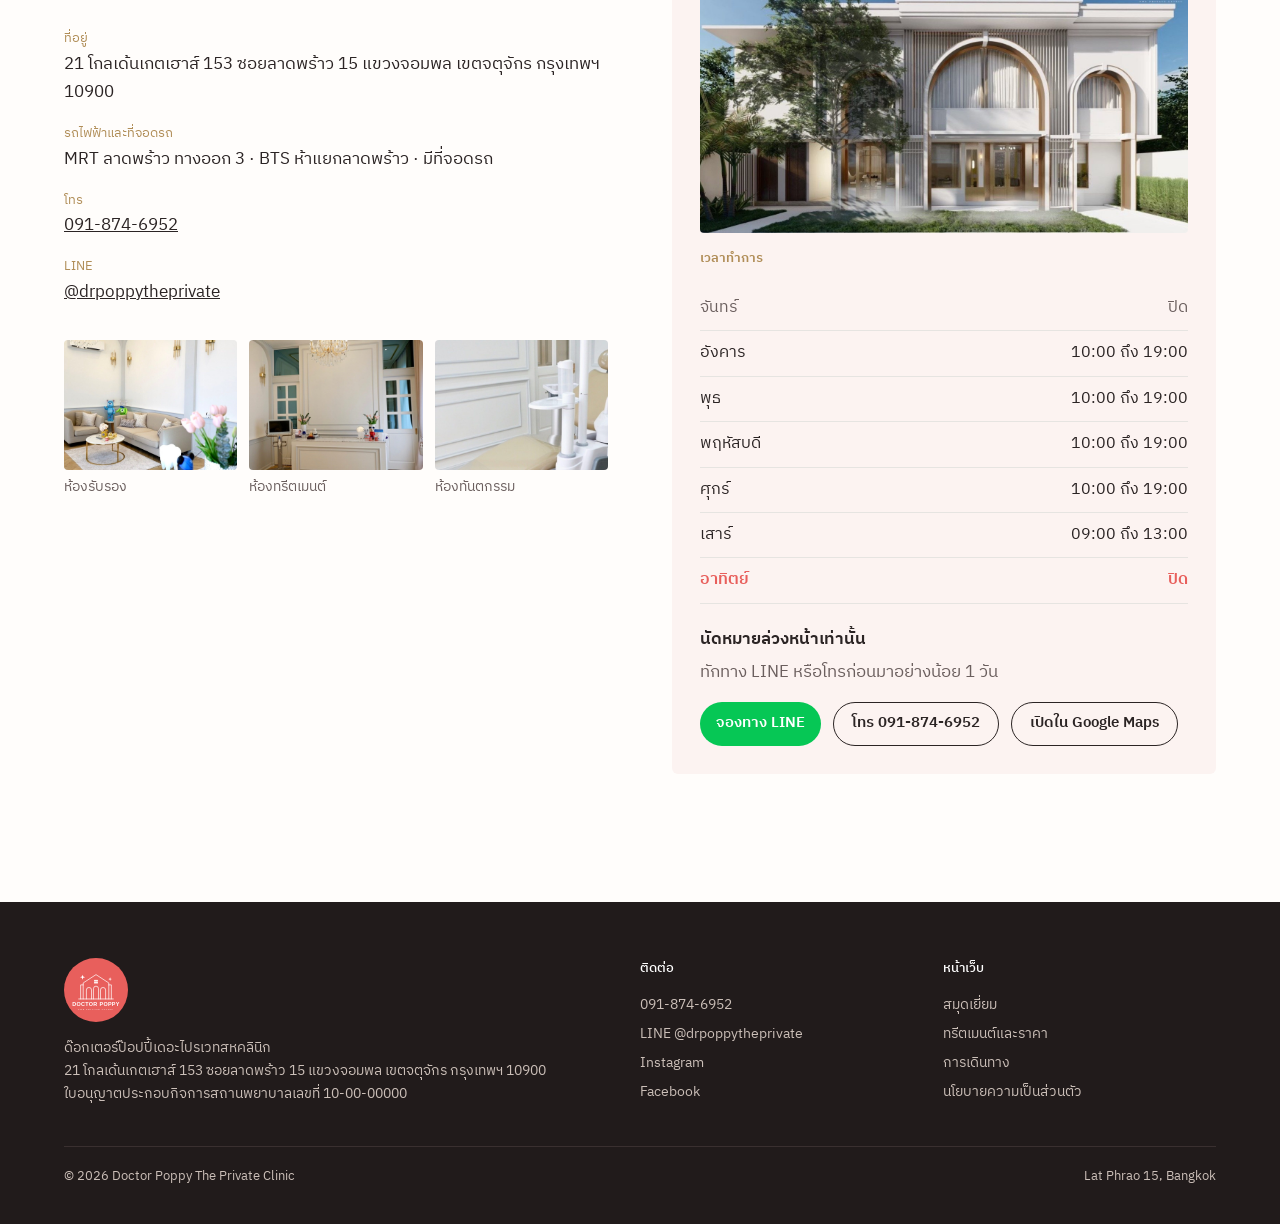
==== commit 5ce3f79a: "Phone hero: photo band opens only between the words, words fill the width; book icon menu button on " ====
--- a/index.html
+++ b/index.html
@@ -10,10 +10,10 @@
 <meta property="og:description" content="คลินิกผิวพรรณและทันตกรรม ลาดพร้าว 15 นัดหมายล่วงหน้าทาง LINE">
 <meta property="og:image" content="assets/og.jpg">
 <meta name="theme-color" content="#E85F5C">
-<link rel="icon" href="assets/logo-mark.svg?v=20261126b" type="image/svg+xml">
+<link rel="icon" href="assets/logo-mark.svg?v=20261126e" type="image/svg+xml">
 <link rel="preload" href="fonts/cinzel-latin-700-normal.woff2" as="font" type="font/woff2" crossorigin>
 <script>document.documentElement.classList.add("js")</script>
-<link rel="stylesheet" href="css/site.css?v=20261126b">
+<link rel="stylesheet" href="css/site.css?v=20261126e">
 <script type="application/ld+json">
 {"@context":"https://schema.org","@type":"MedicalClinic","name":"Doctor Poppy The Private Clinic","alternateName":"ด๊อกเตอร์ป๊อปปี้เดอะไปรเวทสหคลินิก","telephone":"+66918746952","address":{"@type":"PostalAddress","streetAddress":"21 Golden Gate House, 153 Lat Phrao 15 Alley","addressLocality":"Chatuchak","addressRegion":"Bangkok","postalCode":"10900","addressCountry":"TH"},"medicalSpecialty":["Dermatology","Dentistry"],"sameAs":["https://www.instagram.com/doctorpoppytheprivate/","https://www.facebook.com/doctorpoppytheprivate/"],"openingHoursSpecification":[{"@type":"OpeningHoursSpecification","dayOfWeek":["Tuesday","Wednesday","Thursday","Friday"],"opens":"10:00","closes":"19:00"},{"@type":"OpeningHoursSpecification","dayOfWeek":"Saturday","opens":"09:00","closes":"13:00"}]}
 </script>
@@ -21,7 +21,7 @@
 <body>
 
 <header class="top" id="top">
-  <a class="brand" href="./"><img src="assets/logo-mark.svg?v=20261126b" alt="" width="42" height="42"><span>DOCTOR POPPY<small>THE PRIVATE CLINIC</small></span></a>
+  <a class="brand" href="./"><img src="assets/logo-mark.svg?v=20261126e" alt="" width="42" height="42"><span>DOCTOR POPPY<small>THE PRIVATE CLINIC</small></span></a>
   <div class="lang" role="group" aria-label="Language"><button data-lang="th" aria-pressed="true">TH</button><span aria-hidden="true">/</span><button data-lang="en" aria-pressed="false">EN</button></div>
   <a class="btn-line" href="https://lin.ee/mCqmXqk" target="_blank" rel="noopener"><svg viewBox="0 0 24 24" fill="currentColor" aria-hidden="true"><path d="M12 3C6.5 3 2 6.6 2 11c0 3.9 3.6 7.2 8.4 7.9.3.1.8.2.9.5.1.3.1.7 0 1l-.1.9c0 .3-.2 1 .9.5s6-3.5 8.2-6C21.4 14.2 22 12.7 22 11c0-4.4-4.5-8-10-8Z"/></svg><span data-i18n="line">จองทาง LINE</span></a>
   <button class="menu-btn" aria-expanded="false" aria-controls="sheet"><span class="bars" aria-hidden="true"></span><span class="mini-book" aria-hidden="true"><i></i></span><span class="mb-l" data-i18n="menu">เมนู</span><span class="mb-c" data-i18n="close">ปิด</span></button>
@@ -180,7 +180,7 @@
 <footer>
   <div class="cols">
     <div>
-      <img src="assets/logo.svg?v=20261126b" alt="Doctor Poppy The Private Clinic" width="64" height="64">
+      <img src="assets/logo.svg?v=20261126e" alt="Doctor Poppy The Private Clinic" width="64" height="64">
       <p data-i18n="ft.name">ด๊อกเตอร์ป๊อปปี้เดอะไปรเวทสหคลินิก</p>
       <p data-i18n="vi.addr.v"></p>
       <p data-i18n="ft.licence"></p>
@@ -205,9 +205,9 @@
 
 <a class="btn-line float-line" href="https://lin.ee/mCqmXqk" target="_blank" rel="noopener"><span data-i18n="line">จองทาง LINE</span></a>
 
-<script src="js/i18n.js?v=20261126b"></script>
-<script src="data/guests.js?v=20261126b"></script>
-<script src="data/treatments.js?v=20261126b"></script>
-<script src="js/site.js?v=20261126b"></script>
+<script src="js/i18n.js?v=20261126e"></script>
+<script src="data/guests.js?v=20261126e"></script>
+<script src="data/treatments.js?v=20261126e"></script>
+<script src="js/site.js?v=20261126e"></script>
 </body>
 </html>
--- a/css/site.css
+++ b/css/site.css
@@ -657,3 +657,14 @@
   .toc-pv figcaption{font-size:calc(var(--bh) * .03)}
   .toc-foot p{font-size:calc(var(--bh) * .022)}
 }
+
+/* phone hero: the words fill the width */
+@media (max-width:760px){.word{font-size:min(19vw,13vh)}}
+/* phones and tablets: the menu button is the same small book */
+.menu-btn .mini-book{position:relative;width:22px;height:28px;perspective:80px}
+.mini-book::before{content:"";position:absolute;inset:1px 0 1px 2px;border-radius:0 2px 2px 0;background:repeating-linear-gradient(0deg,#e6dccd 0 1px,#fbf8f2 1px 2.5px);box-shadow:inset 0 0 0 1px #dccfbd}
+.mini-book i{position:absolute;inset:0 1px 0 0;border-radius:1px 3px 3px 1px;transform-origin:left center;transition:transform .45s cubic-bezier(.3,.7,.2,1);
+  background:linear-gradient(90deg,#8f3438 0 2px,transparent 2px),linear-gradient(#e2c68c,#e2c68c) 6px 7px/9px 1.5px no-repeat,linear-gradient(#e2c68c,#e2c68c) 6px 10px/6px 1.5px no-repeat,#c4504f}
+.menu-btn[aria-expanded=true] .mini-book i{transform:rotateY(-150deg)}
+@media (max-width:980px){.menu-btn .bars{display:none}.menu-btn .mini-book{display:block}}
+@media (max-width:980px){.sheet-nav{flex:1;display:flex;flex-direction:column;justify-content:space-evenly}}
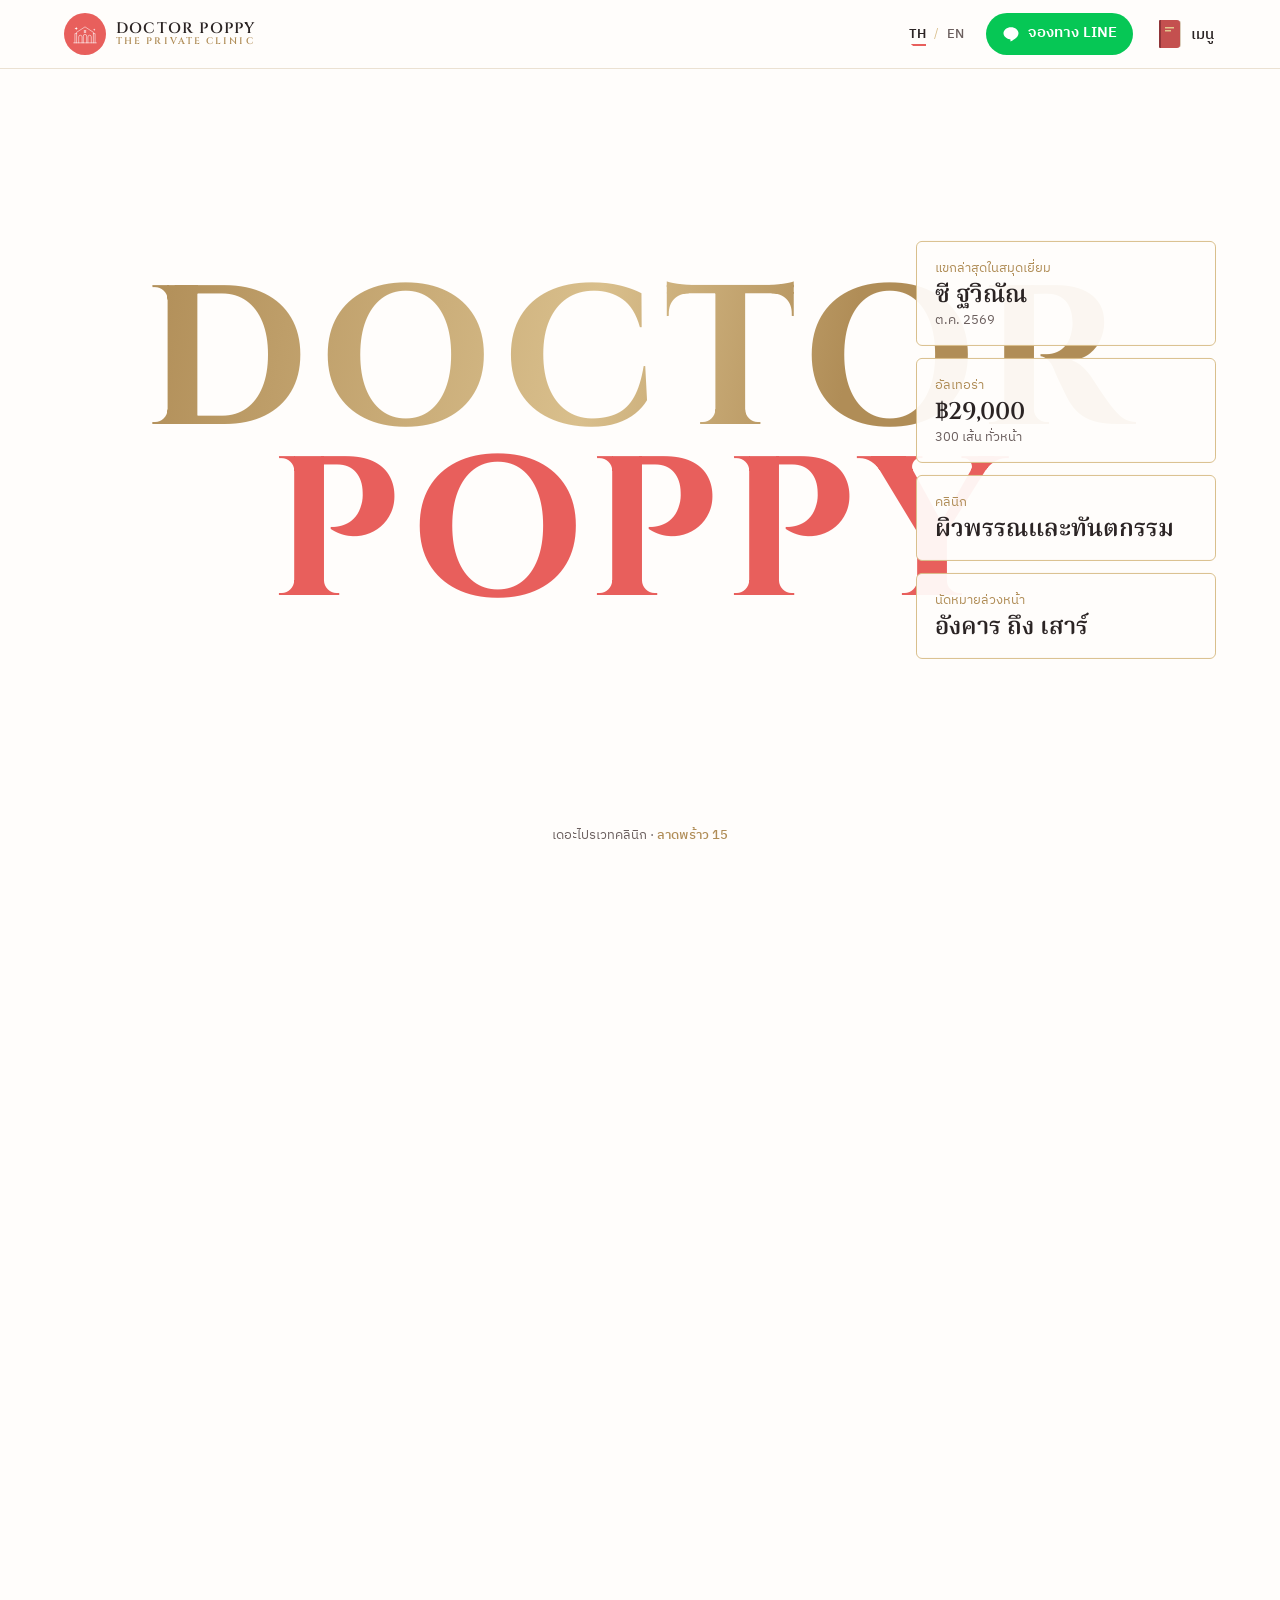
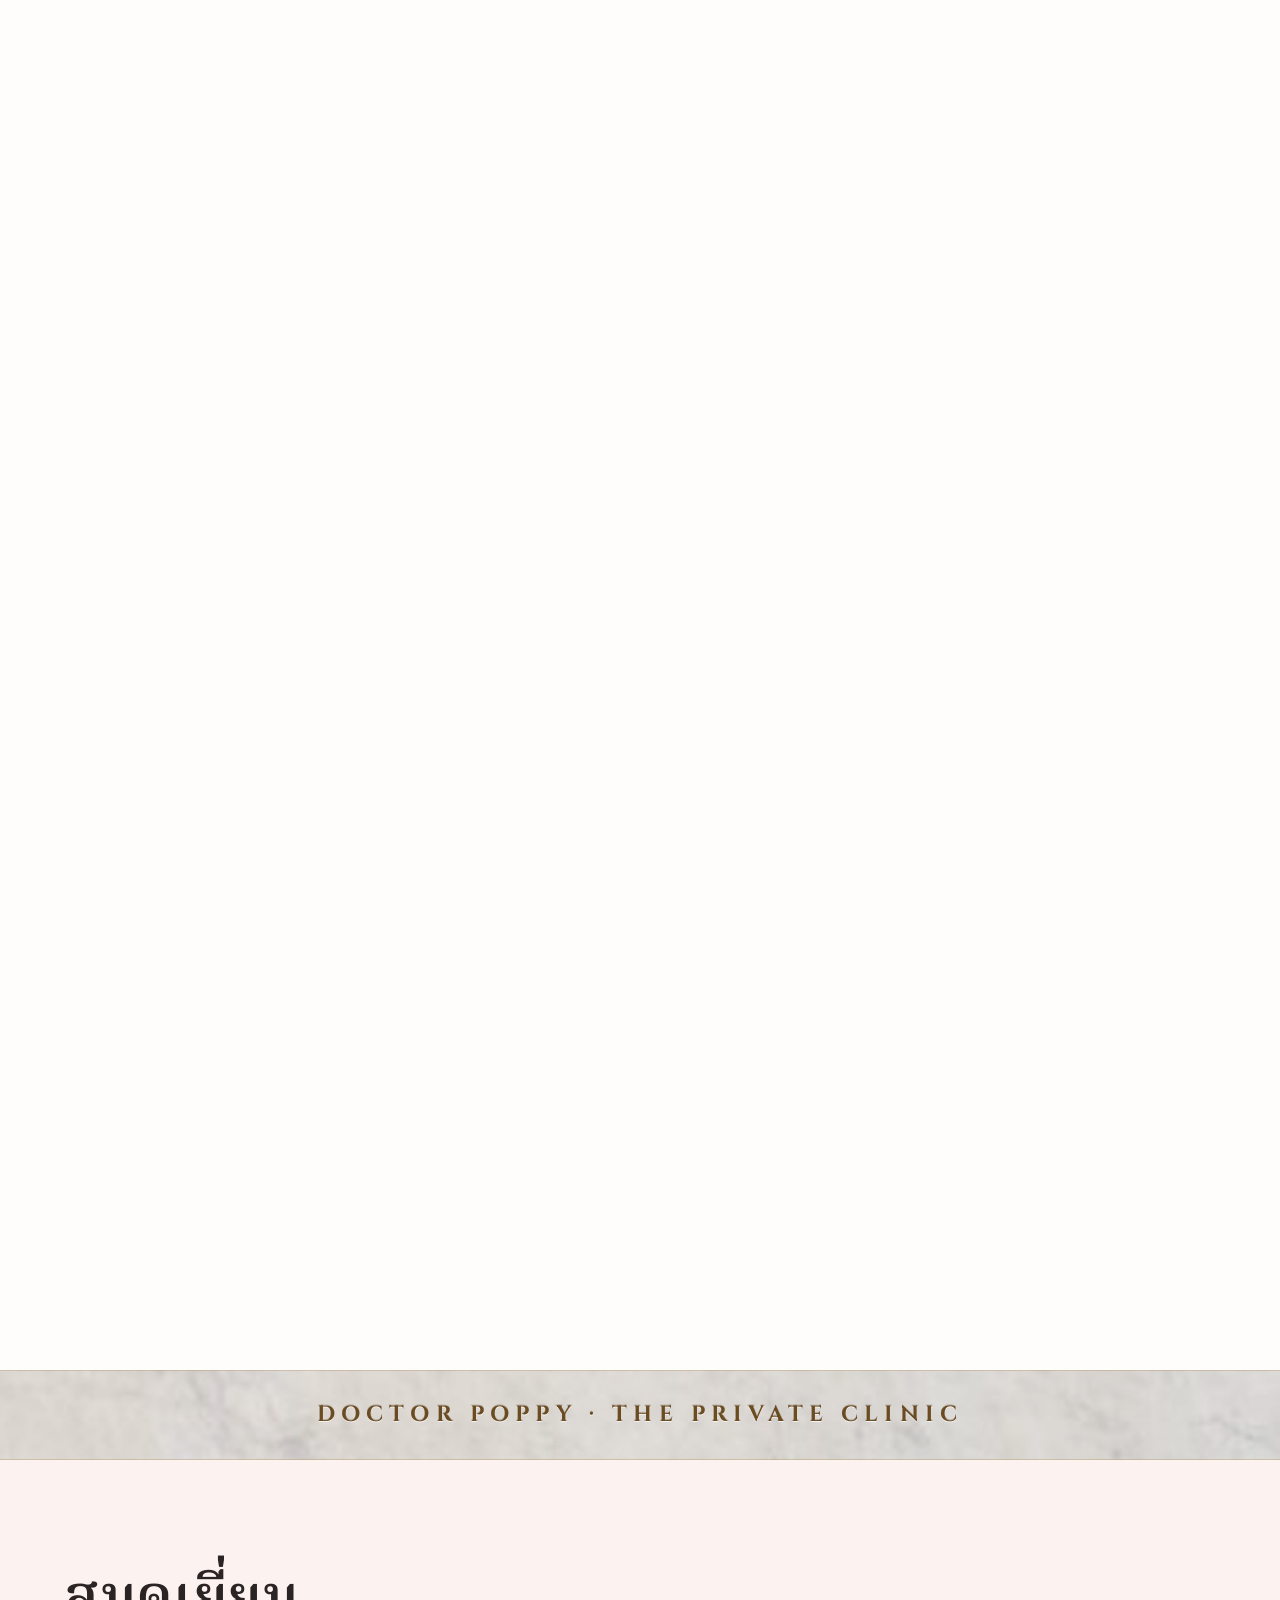
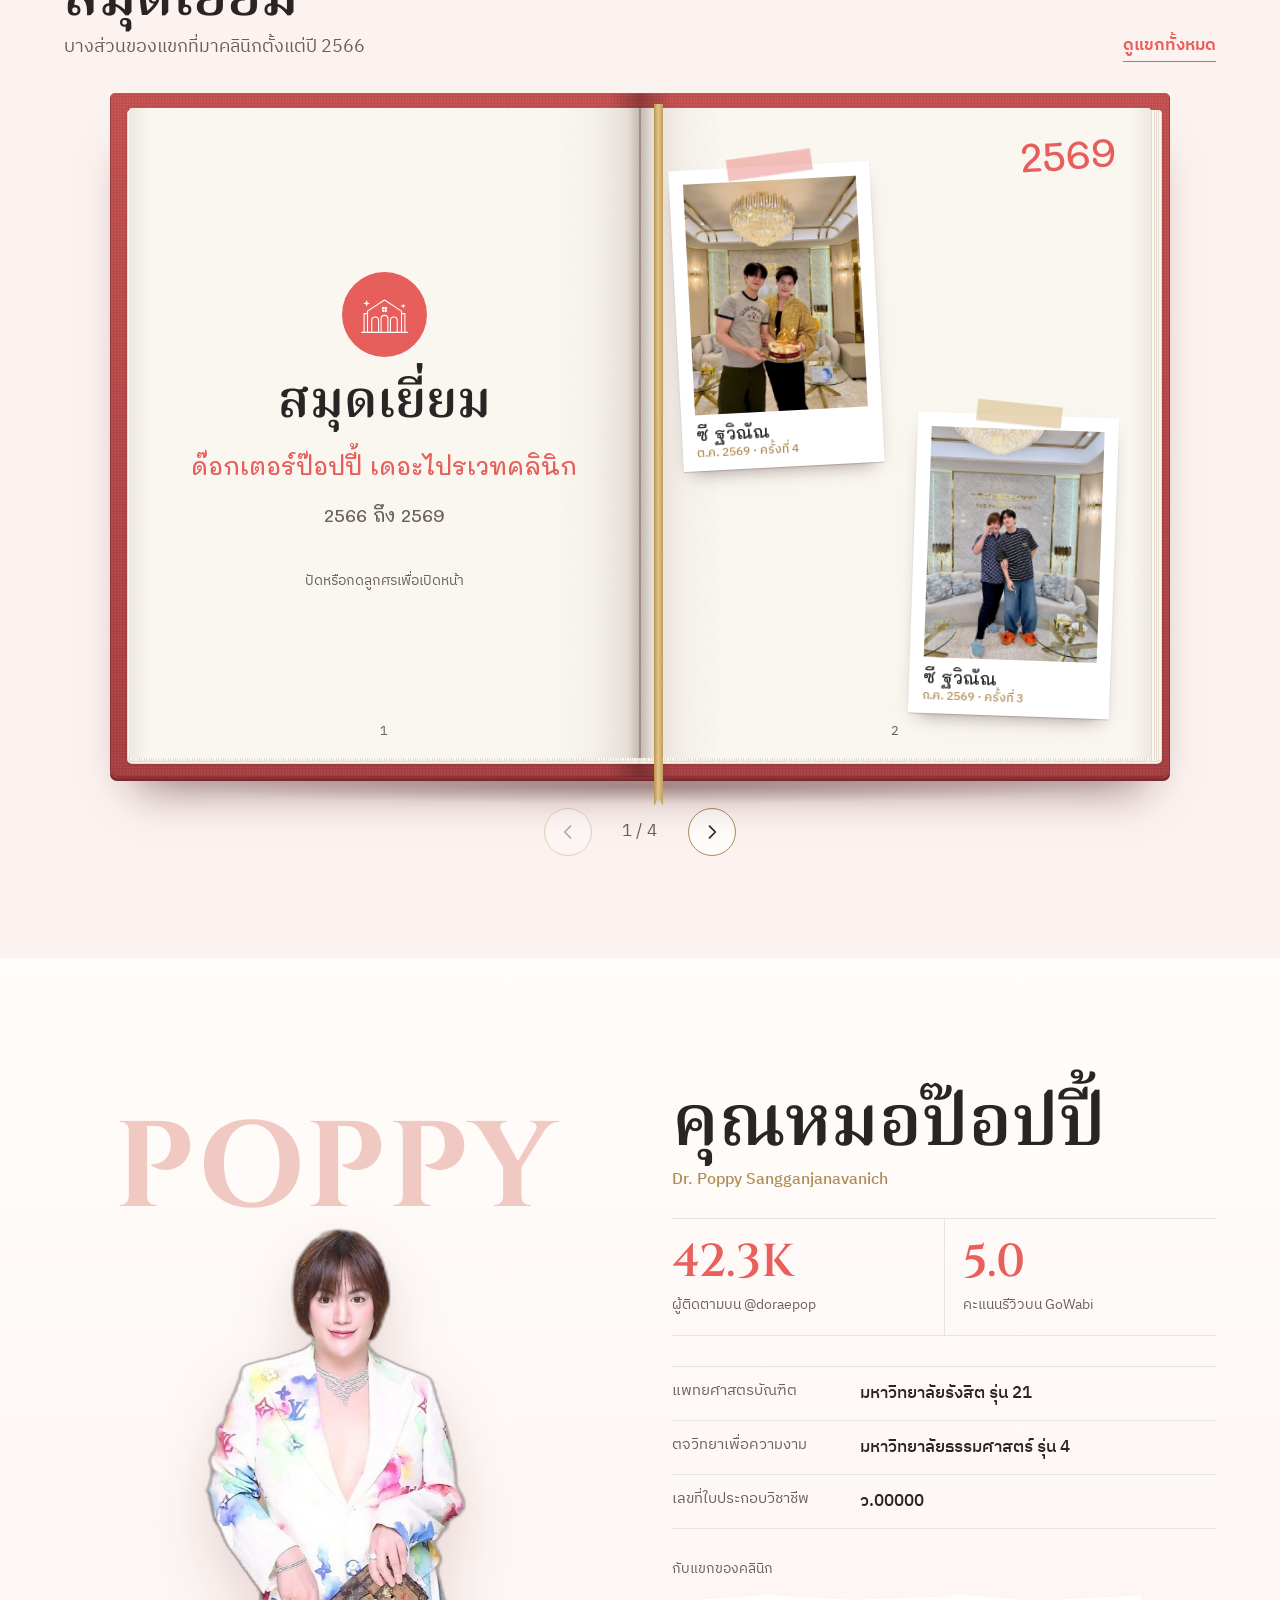
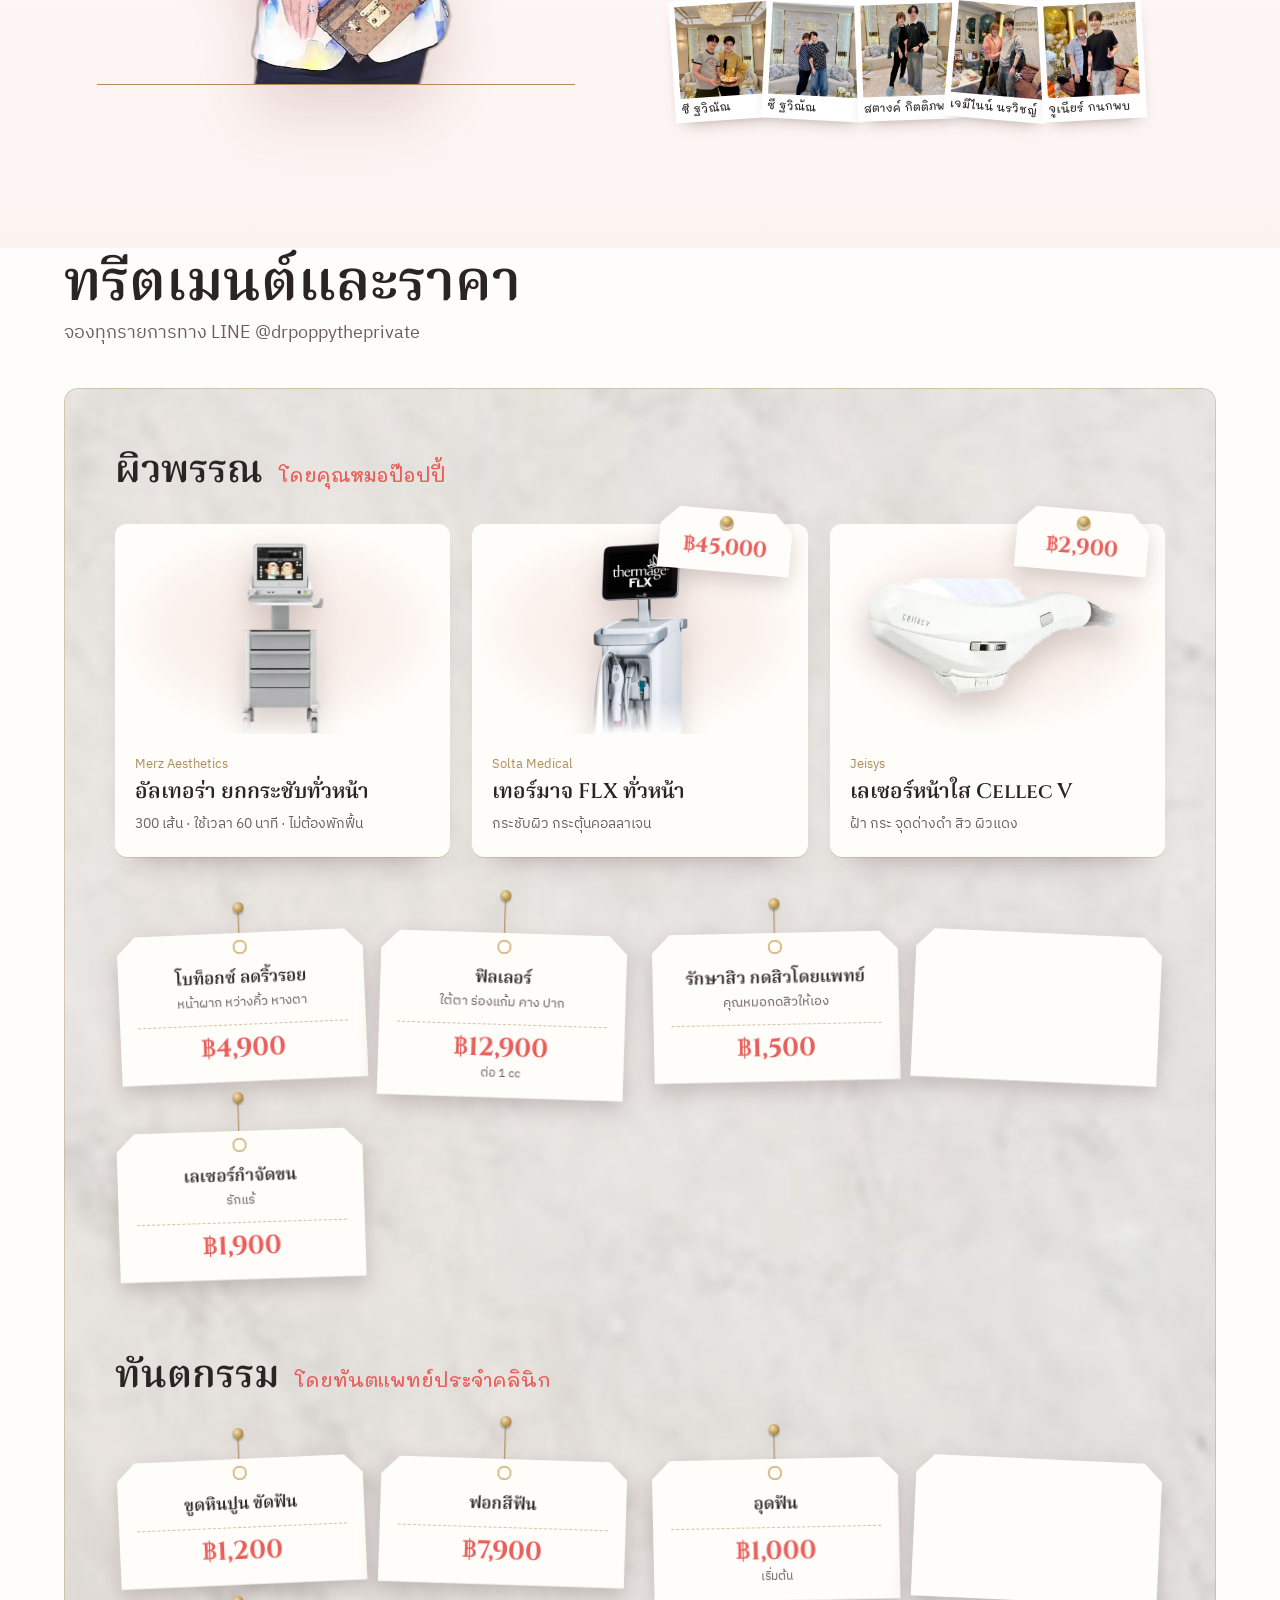
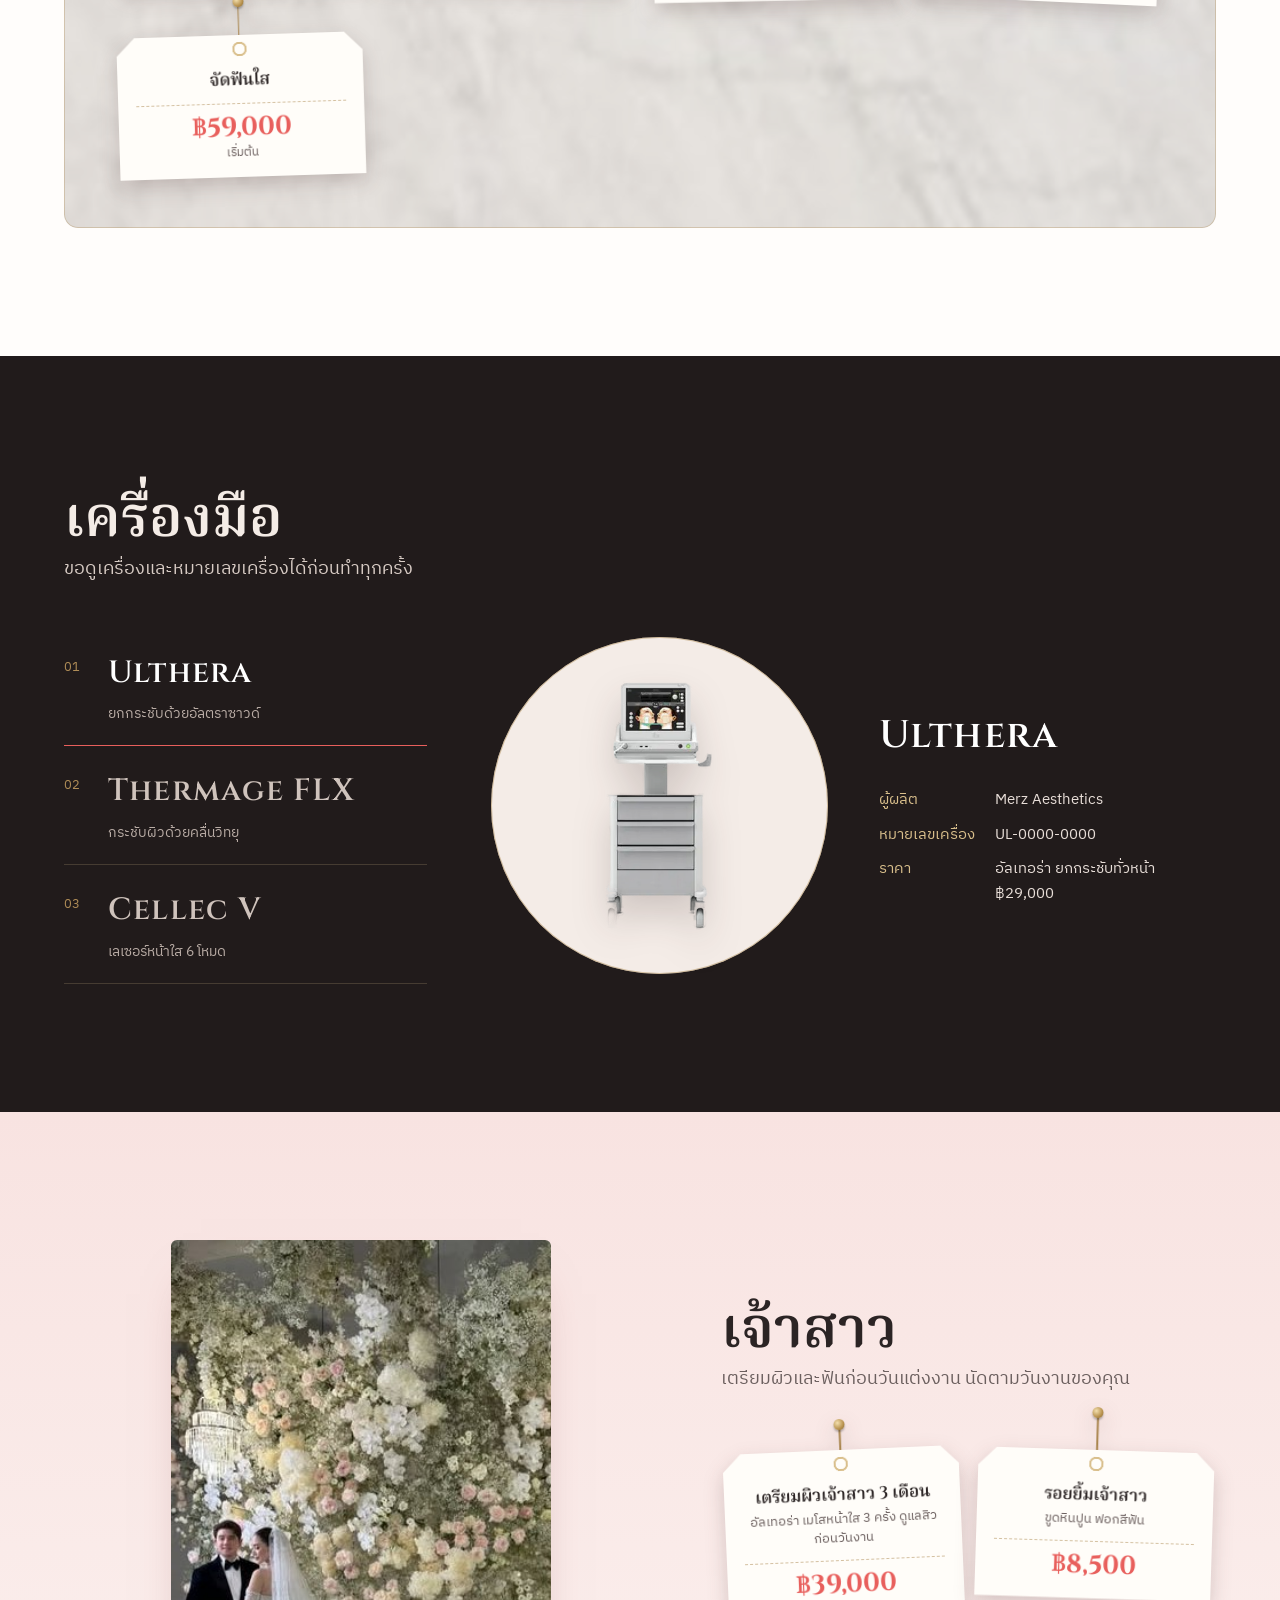
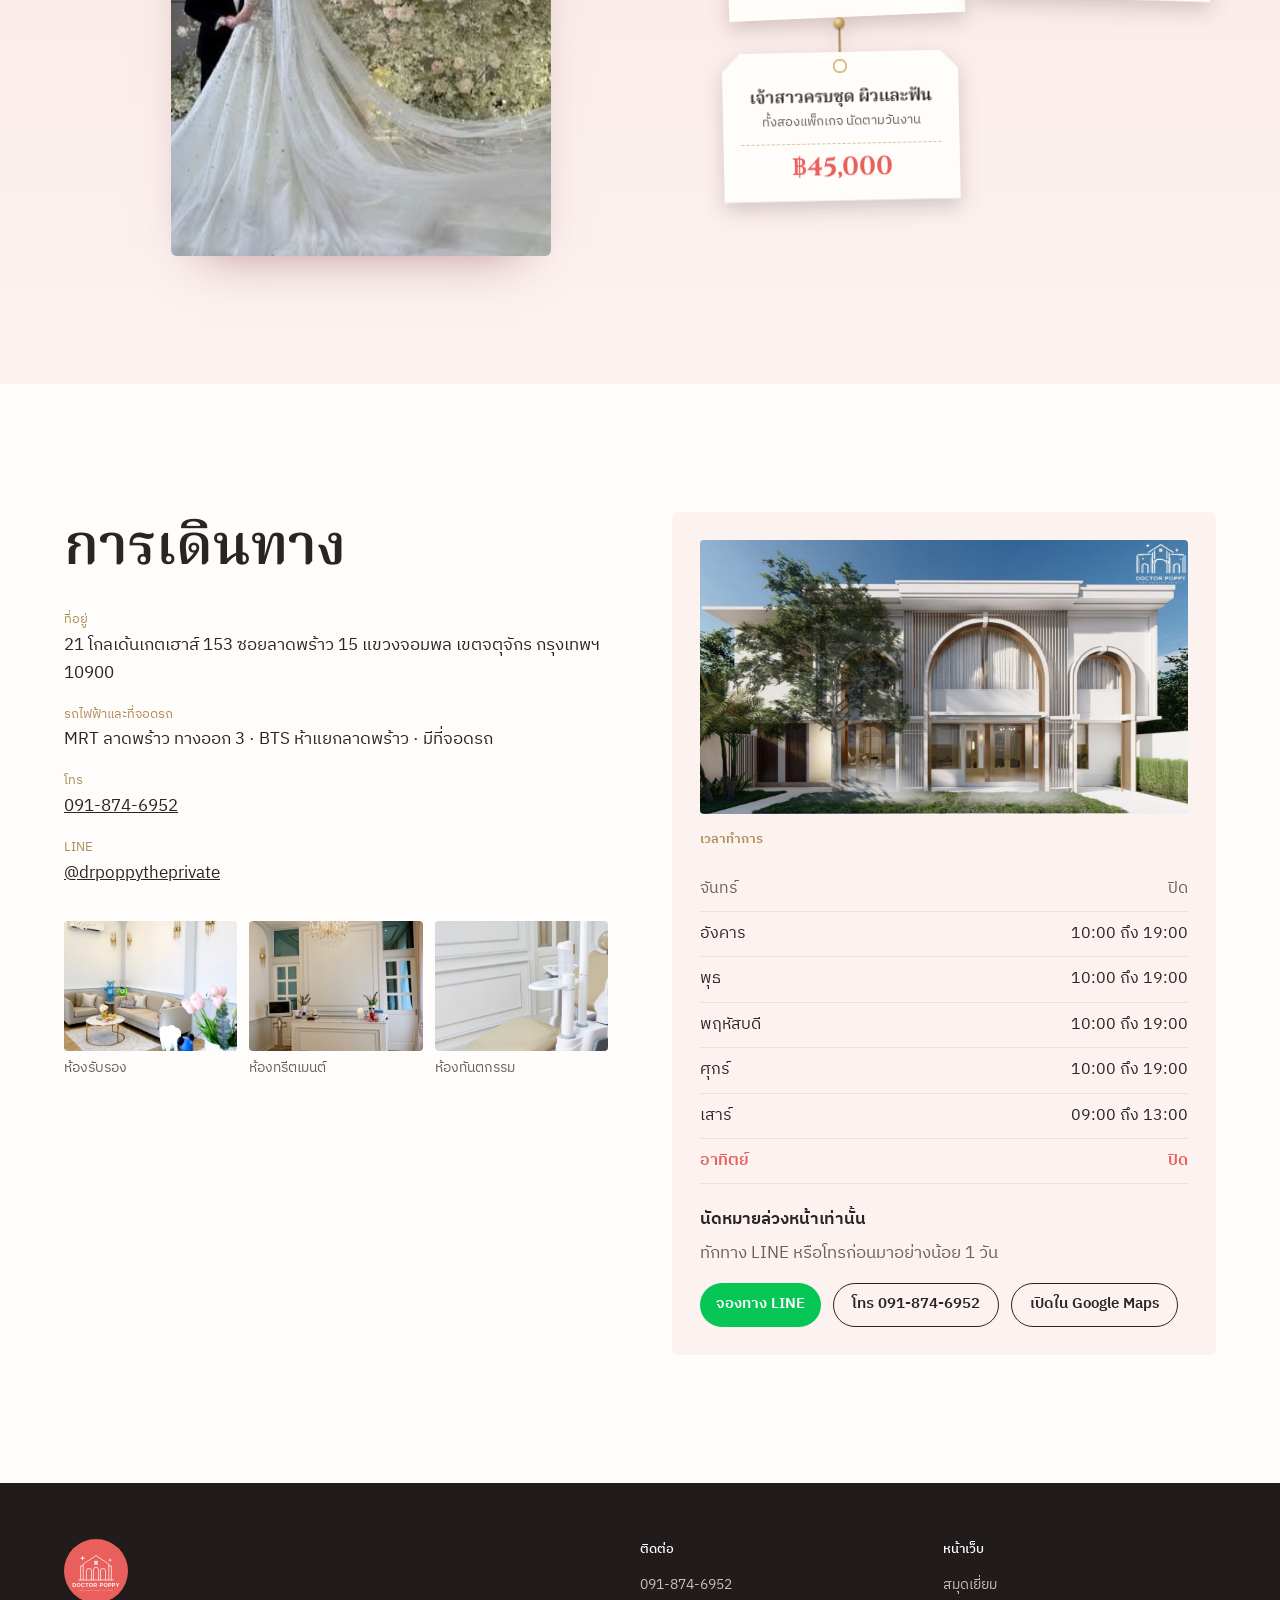
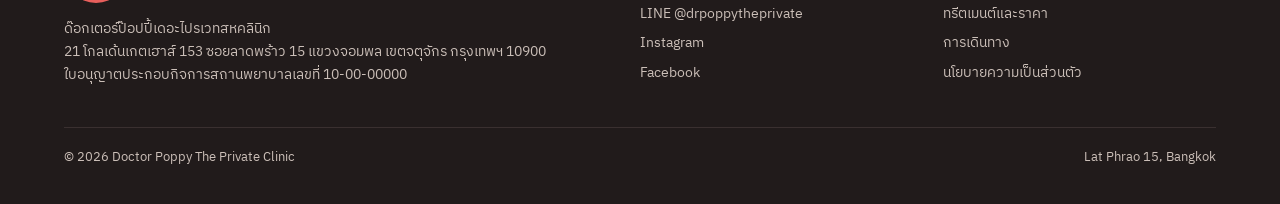
==== commit b6c5c7e9: "Phone hero opens complete; Dr. Poppy's name above her photo; prices as tags pinned to the marble wal" ====
--- a/index.html
+++ b/index.html
@@ -10,10 +10,10 @@
 <meta property="og:description" content="คลินิกผิวพรรณและทันตกรรม ลาดพร้าว 15 นัดหมายล่วงหน้าทาง LINE">
 <meta property="og:image" content="assets/og.jpg">
 <meta name="theme-color" content="#E85F5C">
-<link rel="icon" href="assets/logo-mark.svg?v=20261126e" type="image/svg+xml">
+<link rel="icon" href="assets/logo-mark.svg?v=20261126g" type="image/svg+xml">
 <link rel="preload" href="fonts/cinzel-latin-700-normal.woff2" as="font" type="font/woff2" crossorigin>
 <script>document.documentElement.classList.add("js")</script>
-<link rel="stylesheet" href="css/site.css?v=20261126e">
+<link rel="stylesheet" href="css/site.css?v=20261126g">
 <script type="application/ld+json">
 {"@context":"https://schema.org","@type":"MedicalClinic","name":"Doctor Poppy The Private Clinic","alternateName":"ด๊อกเตอร์ป๊อปปี้เดอะไปรเวทสหคลินิก","telephone":"+66918746952","address":{"@type":"PostalAddress","streetAddress":"21 Golden Gate House, 153 Lat Phrao 15 Alley","addressLocality":"Chatuchak","addressRegion":"Bangkok","postalCode":"10900","addressCountry":"TH"},"medicalSpecialty":["Dermatology","Dentistry"],"sameAs":["https://www.instagram.com/doctorpoppytheprivate/","https://www.facebook.com/doctorpoppytheprivate/"],"openingHoursSpecification":[{"@type":"OpeningHoursSpecification","dayOfWeek":["Tuesday","Wednesday","Thursday","Friday"],"opens":"10:00","closes":"19:00"},{"@type":"OpeningHoursSpecification","dayOfWeek":"Saturday","opens":"09:00","closes":"13:00"}]}
 </script>
@@ -21,7 +21,7 @@
 <body>
 
 <header class="top" id="top">
-  <a class="brand" href="./"><img src="assets/logo-mark.svg?v=20261126e" alt="" width="42" height="42"><span>DOCTOR POPPY<small>THE PRIVATE CLINIC</small></span></a>
+  <a class="brand" href="./"><img src="assets/logo-mark.svg?v=20261126g" alt="" width="42" height="42"><span>DOCTOR POPPY<small>THE PRIVATE CLINIC</small></span></a>
   <div class="lang" role="group" aria-label="Language"><button data-lang="th" aria-pressed="true">TH</button><span aria-hidden="true">/</span><button data-lang="en" aria-pressed="false">EN</button></div>
   <a class="btn-line" href="https://lin.ee/mCqmXqk" target="_blank" rel="noopener"><svg viewBox="0 0 24 24" fill="currentColor" aria-hidden="true"><path d="M12 3C6.5 3 2 6.6 2 11c0 3.9 3.6 7.2 8.4 7.9.3.1.8.2.9.5.1.3.1.7 0 1l-.1.9c0 .3-.2 1 .9.5s6-3.5 8.2-6C21.4 14.2 22 12.7 22 11c0-4.4-4.5-8-10-8Z"/></svg><span data-i18n="line">จองทาง LINE</span></a>
   <button class="menu-btn" aria-expanded="false" aria-controls="sheet"><span class="bars" aria-hidden="true"></span><span class="mini-book" aria-hidden="true"><i></i></span><span class="mb-l" data-i18n="menu">เมนู</span><span class="mb-c" data-i18n="close">ปิด</span></button>
@@ -117,9 +117,16 @@
 
   <section id="treatments" style="padding-top:0">
     <div class="marquee-head reveal"><div><h2 data-i18n="tr.h">ทรีตเมนต์และราคา</h2><p class="lead" data-i18n="tr.lead">จองได้ทุกรายการทาง LINE @drpoppytheprivate</p></div></div>
-    <div class="doors reveal">
-      <div class="door"><h3 data-i18n="tr.skin">ผิวพรรณ</h3><p class="tag" data-i18n="tr.skin.tag">โดยคุณหมอป๊อปปี้</p><ul class="price-list" id="skinList"></ul></div>
-      <div class="door"><h3 data-i18n="tr.dental">ทันตกรรม</h3><p class="tag" data-i18n="tr.dental.tag">โดยทันตแพทย์ประจำคลินิก</p><ul class="price-list" id="dentalList"></ul></div>
+    <div class="price-wall reveal">
+      <div class="pw-group">
+        <div class="pw-head"><h3 data-i18n="tr.skin">ผิวพรรณ</h3><p class="hand" data-i18n="tr.skin.tag">โดยคุณหมอป๊อปปี้</p></div>
+        <div class="feats" id="skinFeat"></div>
+        <div class="ptags" id="skinList"></div>
+      </div>
+      <div class="pw-group">
+        <div class="pw-head"><h3 data-i18n="tr.dental">ทันตกรรม</h3><p class="hand" data-i18n="tr.dental.tag">โดยทันตแพทย์ประจำคลินิก</p></div>
+        <div class="ptags" id="dentalList"></div>
+      </div>
     </div>
   </section>
 
@@ -136,7 +143,7 @@
     <div class="reveal">
       <h2 data-i18n="br.h">เจ้าสาว</h2>
       <p class="lead" data-i18n="br.lead">เตรียมผิวและรอยยิ้มก่อนวันแต่งงาน นัดตามวันงานของคุณ</p>
-      <ul class="price-list" id="brideList" style="margin-top:26px"></ul>
+      <div class="ptags bride-tags" id="brideList"></div>
     </div>
   </section>
 
@@ -180,7 +187,7 @@
 <footer>
   <div class="cols">
     <div>
-      <img src="assets/logo.svg?v=20261126e" alt="Doctor Poppy The Private Clinic" width="64" height="64">
+      <img src="assets/logo.svg?v=20261126g" alt="Doctor Poppy The Private Clinic" width="64" height="64">
       <p data-i18n="ft.name">ด๊อกเตอร์ป๊อปปี้เดอะไปรเวทสหคลินิก</p>
       <p data-i18n="vi.addr.v"></p>
       <p data-i18n="ft.licence"></p>
@@ -205,9 +212,9 @@
 
 <a class="btn-line float-line" href="https://lin.ee/mCqmXqk" target="_blank" rel="noopener"><span data-i18n="line">จองทาง LINE</span></a>
 
-<script src="js/i18n.js?v=20261126e"></script>
-<script src="data/guests.js?v=20261126e"></script>
-<script src="data/treatments.js?v=20261126e"></script>
-<script src="js/site.js?v=20261126e"></script>
+<script src="js/i18n.js?v=20261126g"></script>
+<script src="data/guests.js?v=20261126g"></script>
+<script src="data/treatments.js?v=20261126g"></script>
+<script src="js/site.js?v=20261126g"></script>
 </body>
 </html>
--- a/css/site.css
+++ b/css/site.css
@@ -668,3 +668,76 @@
 .menu-btn[aria-expanded=true] .mini-book i{transform:rotateY(-150deg)}
 @media (max-width:980px){.menu-btn .bars{display:none}.menu-btn .mini-book{display:block}}
 @media (max-width:980px){.sheet-nav{flex:1;display:flex;flex-direction:column;justify-content:space-evenly}}
+
+/* ===== Hero on phones: sized to the visible screen ===== */
+.hero-stick{height:100vh;height:100svh}
+@media (max-width:760px){.hero{height:210svh}}
+
+/* ===== Dr. Poppy: her name sits above her, never behind her ===== */
+.doc2-stage{flex-direction:column;align-items:center;justify-content:flex-end;min-height:0;gap:0}
+.doc2-giant{position:relative;left:auto;top:auto;transform:none;font-size:clamp(72px,9.5vw,160px);line-height:.8;margin:0 0 6px;color:#f0c9c3}
+.doc2-cut{height:clamp(360px,36vw,540px)}
+@media (max-width:820px){.doc2-giant{font-size:min(24vw,120px)}.doc2-cut{height:min(380px,92vw)}}
+
+/* ===== Prices: tags pinned to the clinic's marble wall ===== */
+.price-wall{border-radius:14px;padding:clamp(26px,4vw,52px) clamp(18px,4vw,52px);display:grid;gap:clamp(40px,5vw,64px);
+  background:linear-gradient(rgba(255,255,255,.55),rgba(255,255,255,.55)),var(--marble) url(../assets/clinic/marble.jpg) center/cover;
+  box-shadow:inset 0 0 0 1px rgba(176,141,87,.35)}
+.pw-head{display:flex;align-items:baseline;gap:16px;flex-wrap:wrap;margin-bottom:22px}
+.pw-head h3{font-family:var(--display);font-weight:600;font-size:clamp(28px,3vw,40px);letter-spacing:.04em;margin:0}
+:lang(th) .pw-head h3{letter-spacing:0}
+.pw-head p{margin:0;font-size:19px;color:var(--coral)}
+/* machine treatments get a card with the machine itself */
+.feats{display:grid;grid-template-columns:repeat(3,1fr);gap:22px;margin-bottom:46px}
+.feat{position:relative;background:#fffdf9;border-radius:12px;box-shadow:0 1px 0 rgba(176,141,87,.35),0 18px 30px -22px rgba(60,30,30,.45);display:flex;flex-direction:column;overflow:visible}
+.ft-pic{height:210px;display:grid;place-items:center;background:radial-gradient(closest-side,#f6e7e2,#fbf3ef 70%,#fffdf9);border-radius:12px 12px 0 0;padding:18px 0 0}
+.ft-pic img{max-height:100%;max-width:70%;object-fit:contain;filter:drop-shadow(0 14px 14px rgba(40,20,20,.18))}
+.ft-txt{padding:16px 20px 22px}
+.ft-maker{font-size:12.5px;color:var(--gold)}
+.feat h4{font-family:var(--display);font-weight:600;font-size:21px;line-height:1.25;margin:2px 0 6px}
+:lang(th) .feat h4{font-family:"Noto Serif Thai",var(--display)}
+.feat p{font-size:14px;color:var(--ink-soft);margin:0}
+/* the tags */
+.ptags{display:grid;grid-template-columns:repeat(auto-fill,minmax(200px,1fr));gap:34px 22px;padding-top:30px}
+.ptag{position:relative;transform:rotate(var(--r));transform-origin:50% calc(-1 * var(--len));filter:drop-shadow(0 8px 10px rgba(60,30,30,.2));transition:transform .4s cubic-bezier(.3,1.6,.5,1)}
+.ptag::before{content:"";position:absolute;left:50%;top:calc(-1 * var(--len));width:1.5px;height:calc(var(--len) + 14px);background:#a8844c;transform:translateX(-50%)}
+.ptag::after{content:"";position:absolute;left:50%;top:calc(-1 * var(--len) - 5px);width:11px;height:11px;border-radius:50%;transform:translateX(-50%);
+  background:radial-gradient(circle at 35% 35%,#f3dfae,#b8924e 60%,#7d5f2c);box-shadow:0 2px 2px rgba(0,0,0,.25)}
+.ptag:hover{transform:rotate(0deg)}
+.pt-body{position:relative;background:#fffdf9;padding:30px 18px 18px;text-align:center;
+  clip-path:polygon(18px 0,calc(100% - 18px) 0,100% 18px,100% 100%,0 100%,0 18px);
+  background-image:radial-gradient(circle at 50% 14px,transparent 5px,#d9bf8c 5.5px,#d9bf8c 7px,transparent 7.5px)}
+.pt-body h4{font-family:"Noto Serif Thai",var(--display);font-weight:600;font-size:17px;line-height:1.3;margin:4px 0 4px}
+.pt-body p{font-size:13px;line-height:1.45;color:var(--ink-soft);margin:0}
+.pt-price{margin-top:12px;padding-top:10px;border-top:1px dashed rgba(176,141,87,.55);display:grid;justify-items:center;line-height:1.1}
+.pt-price b{font-family:var(--display);font-weight:700;font-size:26px;color:var(--coral);font-variant-numeric:tabular-nums}
+.pt-price small{font-size:12px;color:var(--ink-soft);margin-top:3px}
+.pt-price del{font-size:15px;color:var(--ink-soft);text-decoration-color:var(--coral);text-decoration-thickness:2px;transform:rotate(-4deg);margin-bottom:2px}
+.ptag.hot .pt-body{background-color:var(--coral);color:#fff;background-image:radial-gradient(circle at 50% 14px,transparent 5px,#fff 5.5px,#fff 7px,transparent 7.5px)}
+.ptag.hot .pt-body p,.ptag.hot .pt-price small,.ptag.hot .pt-price del{color:rgba(255,255,255,.85)}
+.ptag.hot .pt-price{border-top-color:rgba(255,255,255,.5)}
+.ptag.hot .pt-price b{color:#fff}
+.ptag.hot .pt-price del{text-decoration-color:#fff}
+/* the price tag pinned to a machine card */
+.ptag.pin{position:absolute;top:-14px;right:14px;width:132px}
+.ptag.pin::before{display:none}
+.ptag.pin::after{top:6px}
+.ptag.pin .pt-body{padding:26px 10px 12px}
+.ptag.pin .pt-price{margin:0;padding:0;border:0}
+.ptag.pin .pt-price b{font-size:22px}
+.bride-tags{margin-top:26px;grid-template-columns:repeat(auto-fill,minmax(180px,1fr))}
+@media (max-width:820px){
+  .feats{grid-template-columns:1fr;gap:26px}
+  .feat{flex-direction:row;align-items:stretch}
+  .ft-pic{width:38%;height:auto;min-height:170px;border-radius:12px 0 0 12px;padding:14px 0}
+  .ft-txt{flex:1;padding:44px 16px 16px}
+  .ptag.pin{width:118px;right:10px}
+  .ptags{grid-template-columns:1fr 1fr;gap:34px 14px}
+  .pt-body{padding:28px 12px 14px}
+  .pt-body h4{font-size:15.5px}
+  .pt-price b{font-size:22px}
+}
+@media (prefers-reduced-motion:reduce){.ptag{transition:none}}
+.ft-pic{overflow:hidden}
+.ft-pic img{height:100%;width:auto;max-width:78%;max-height:192px;object-fit:contain}
+@media (max-width:820px){.ft-pic img{max-height:150px;max-width:86%}}
